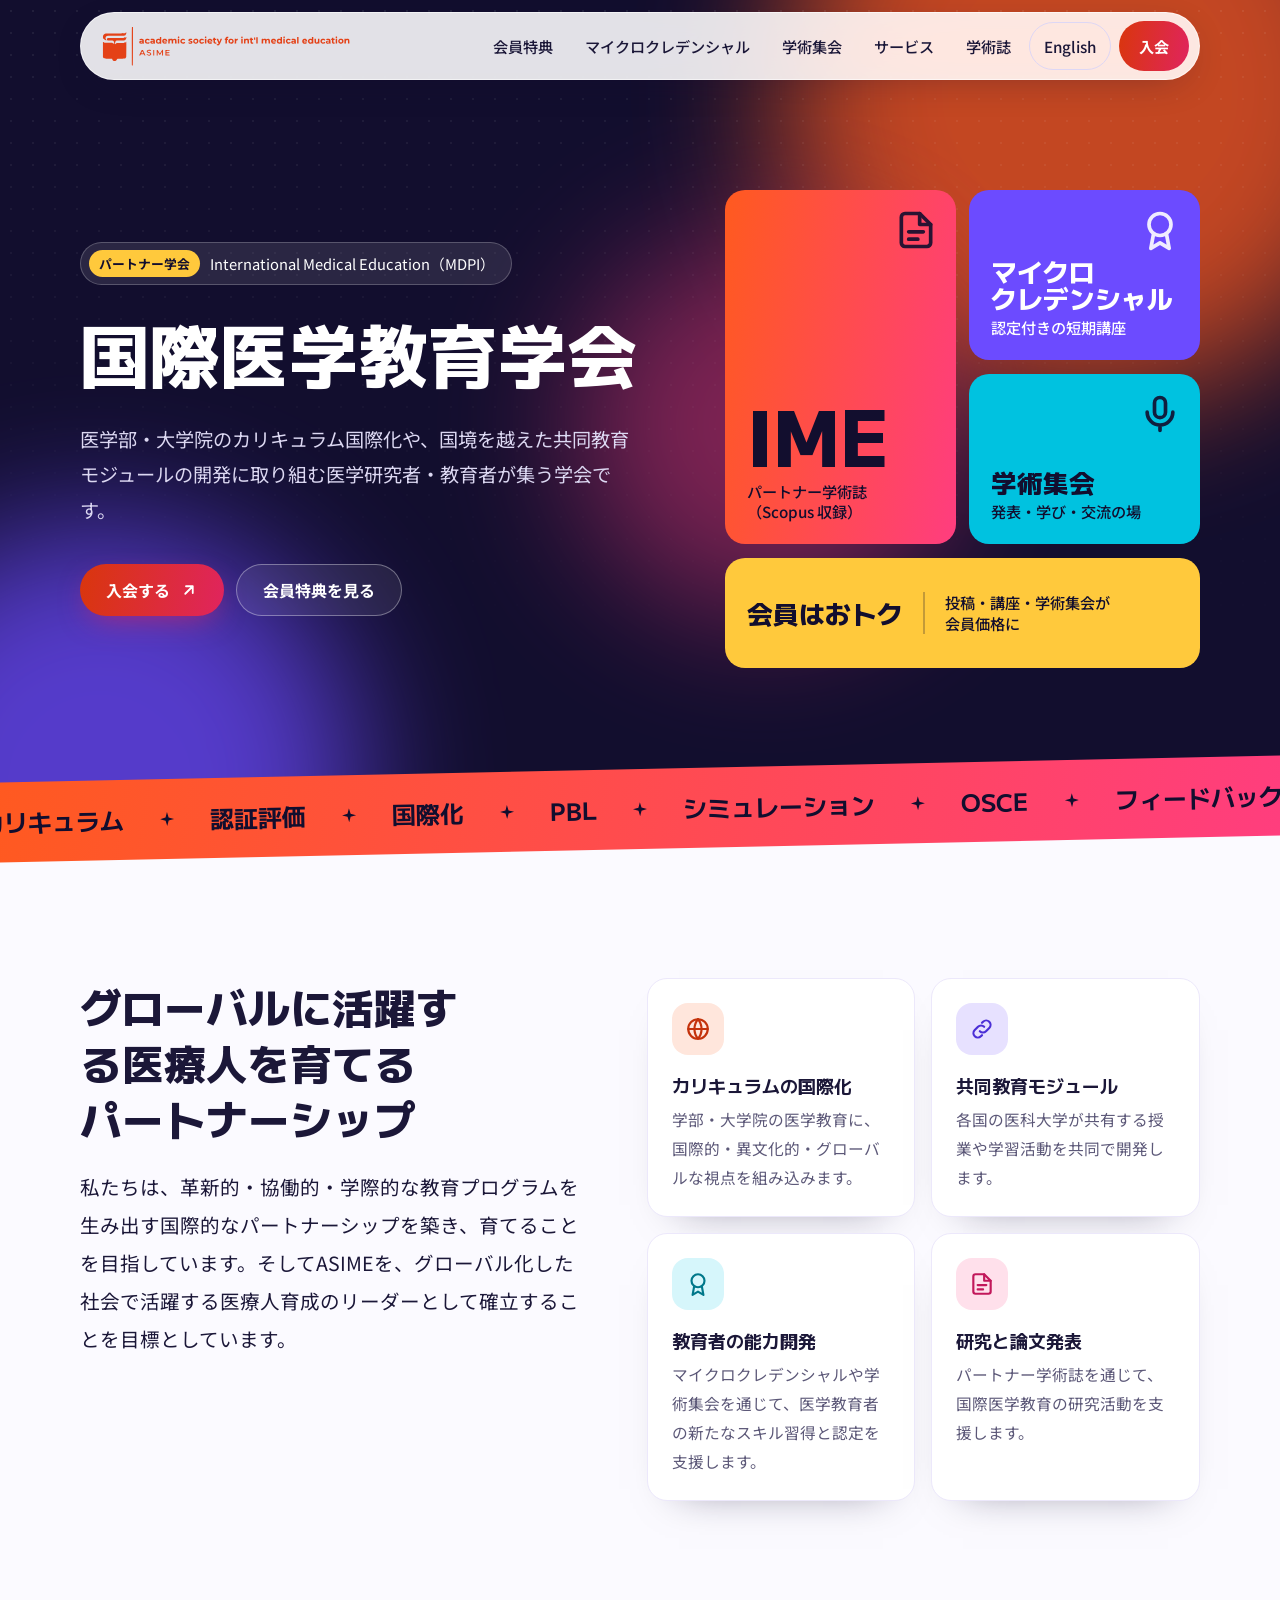
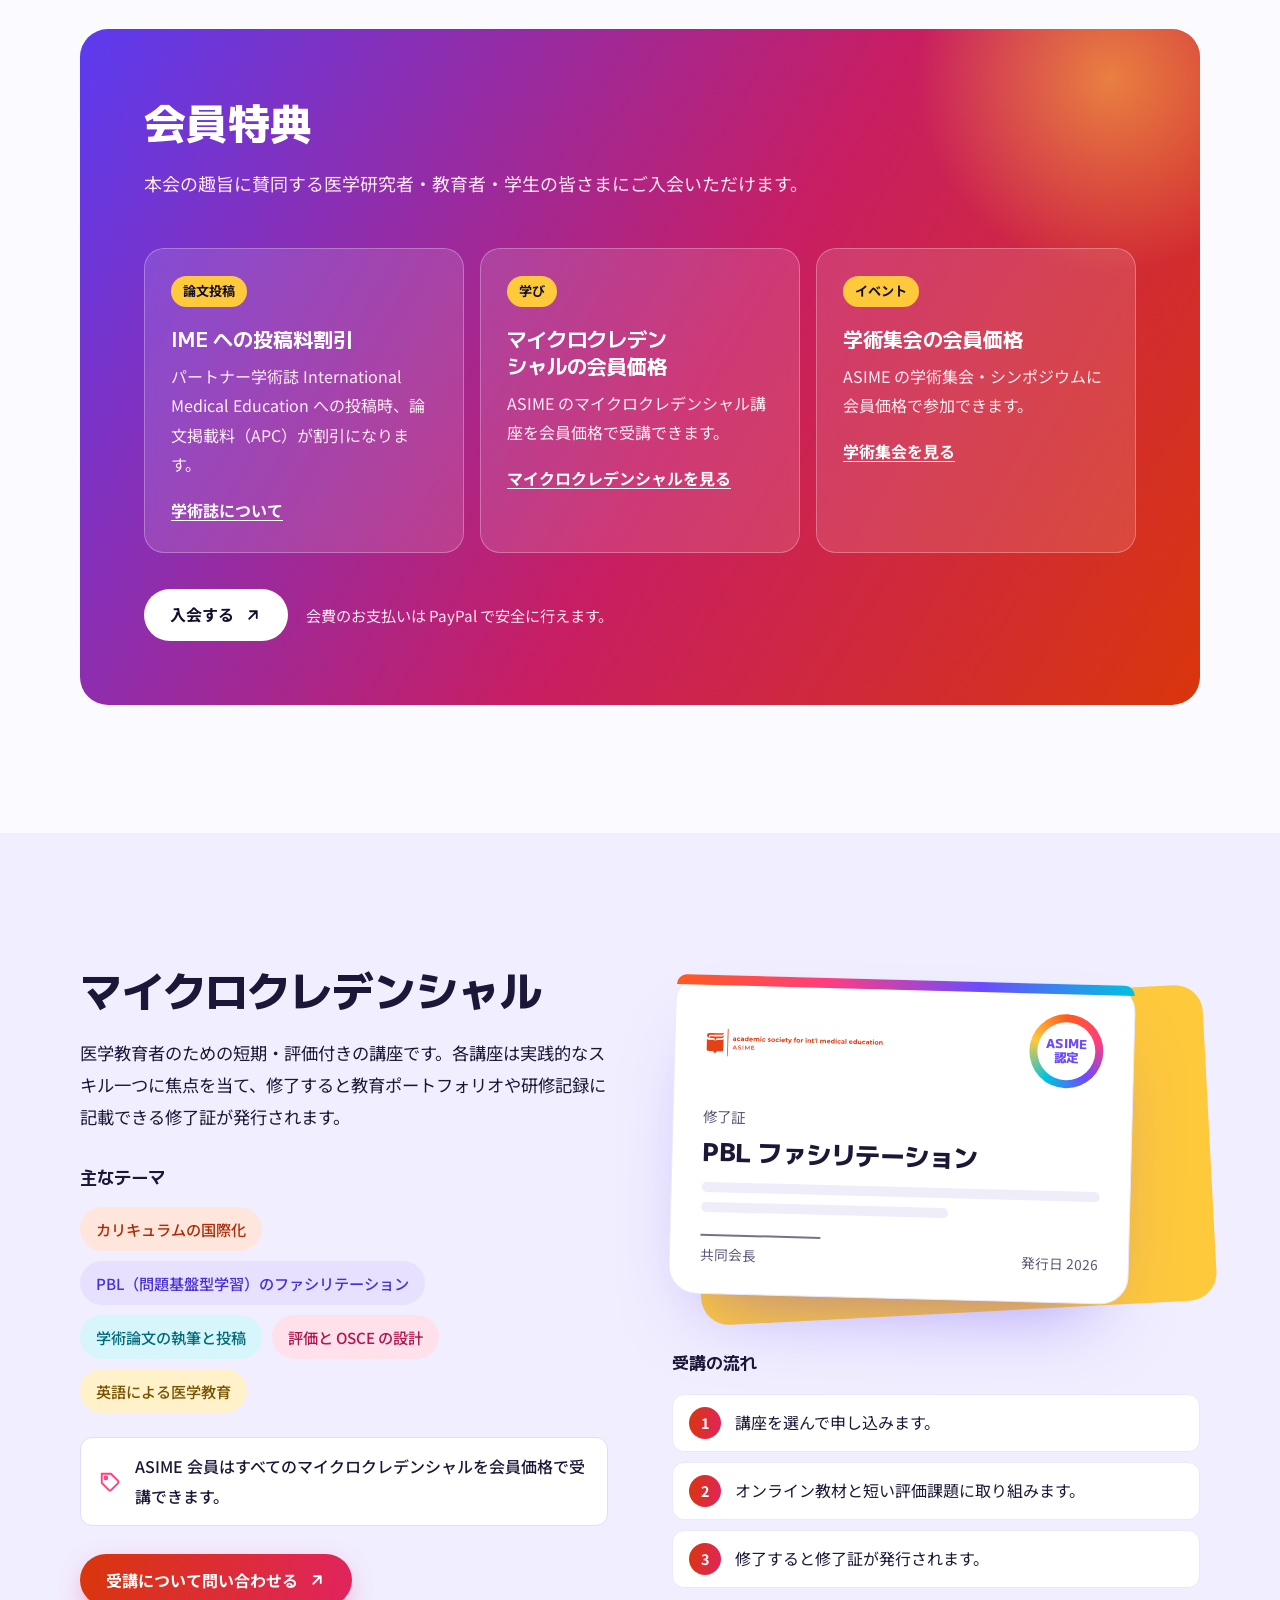
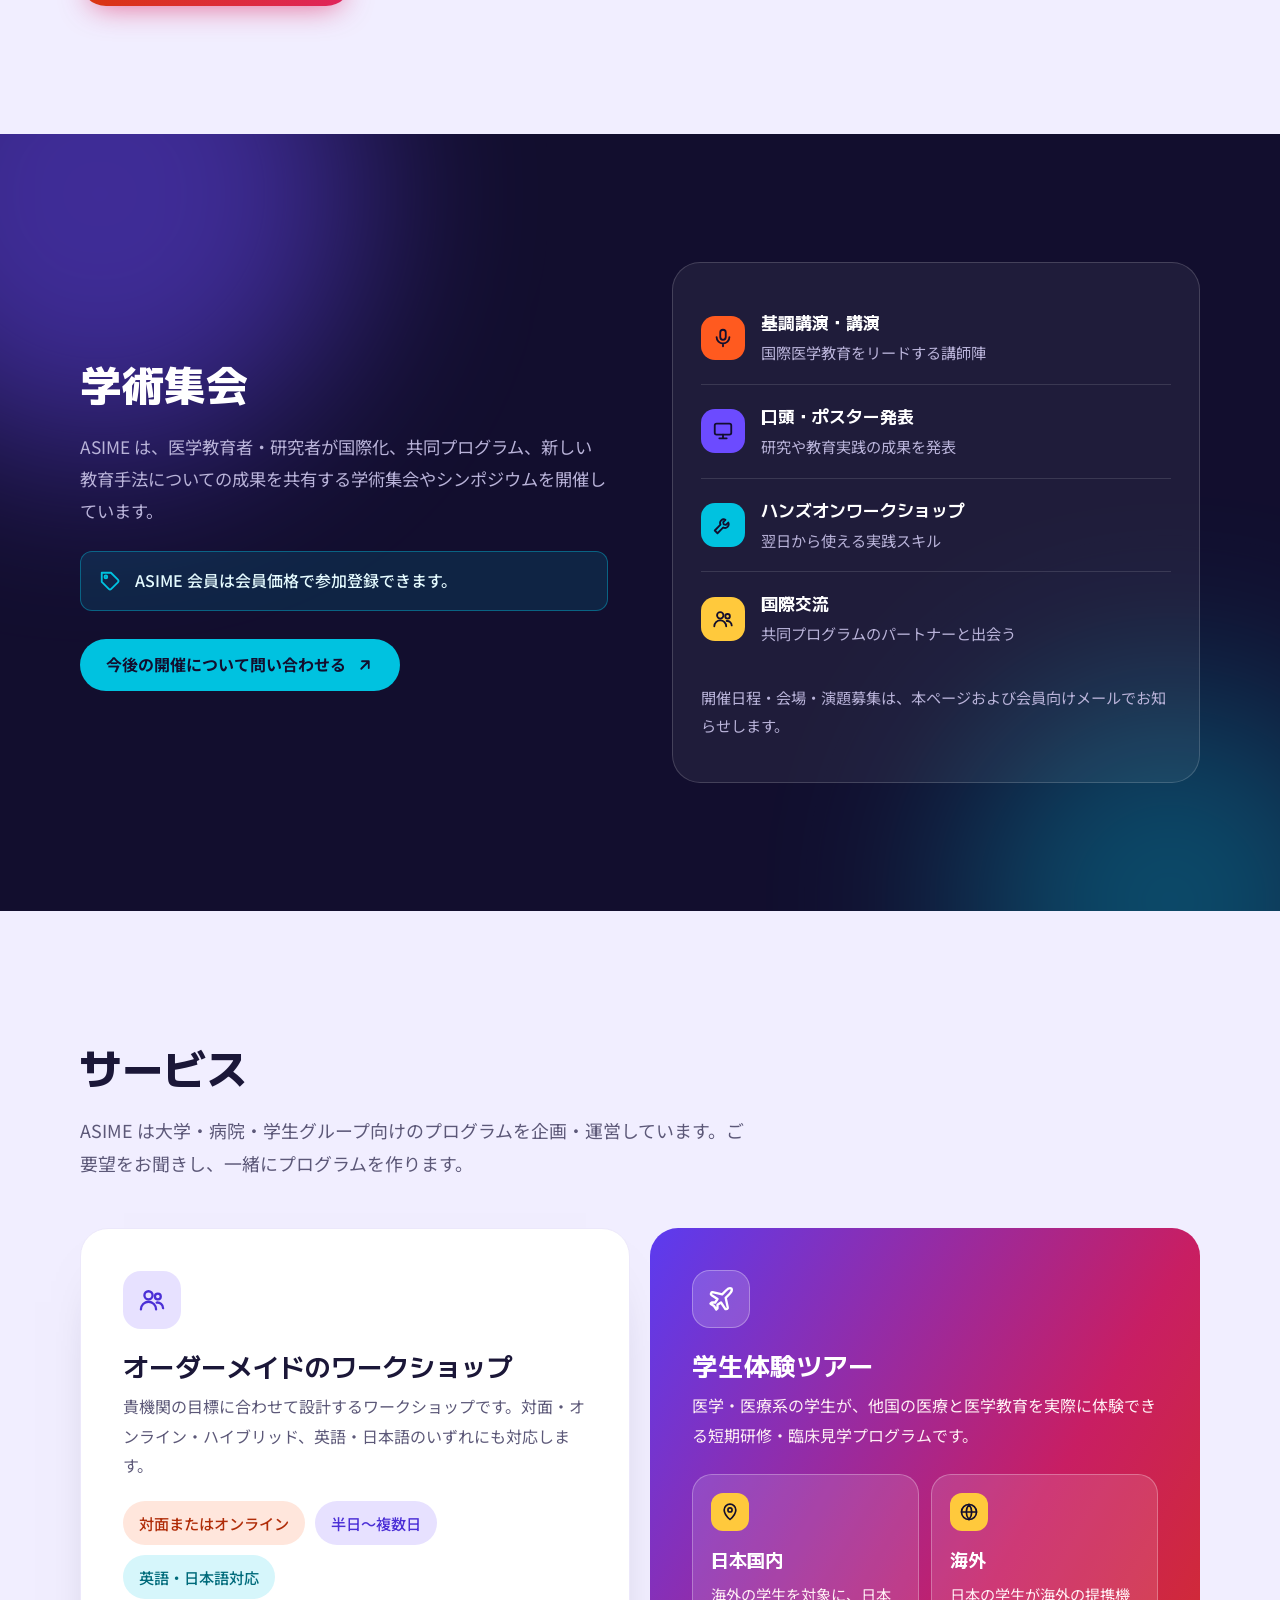
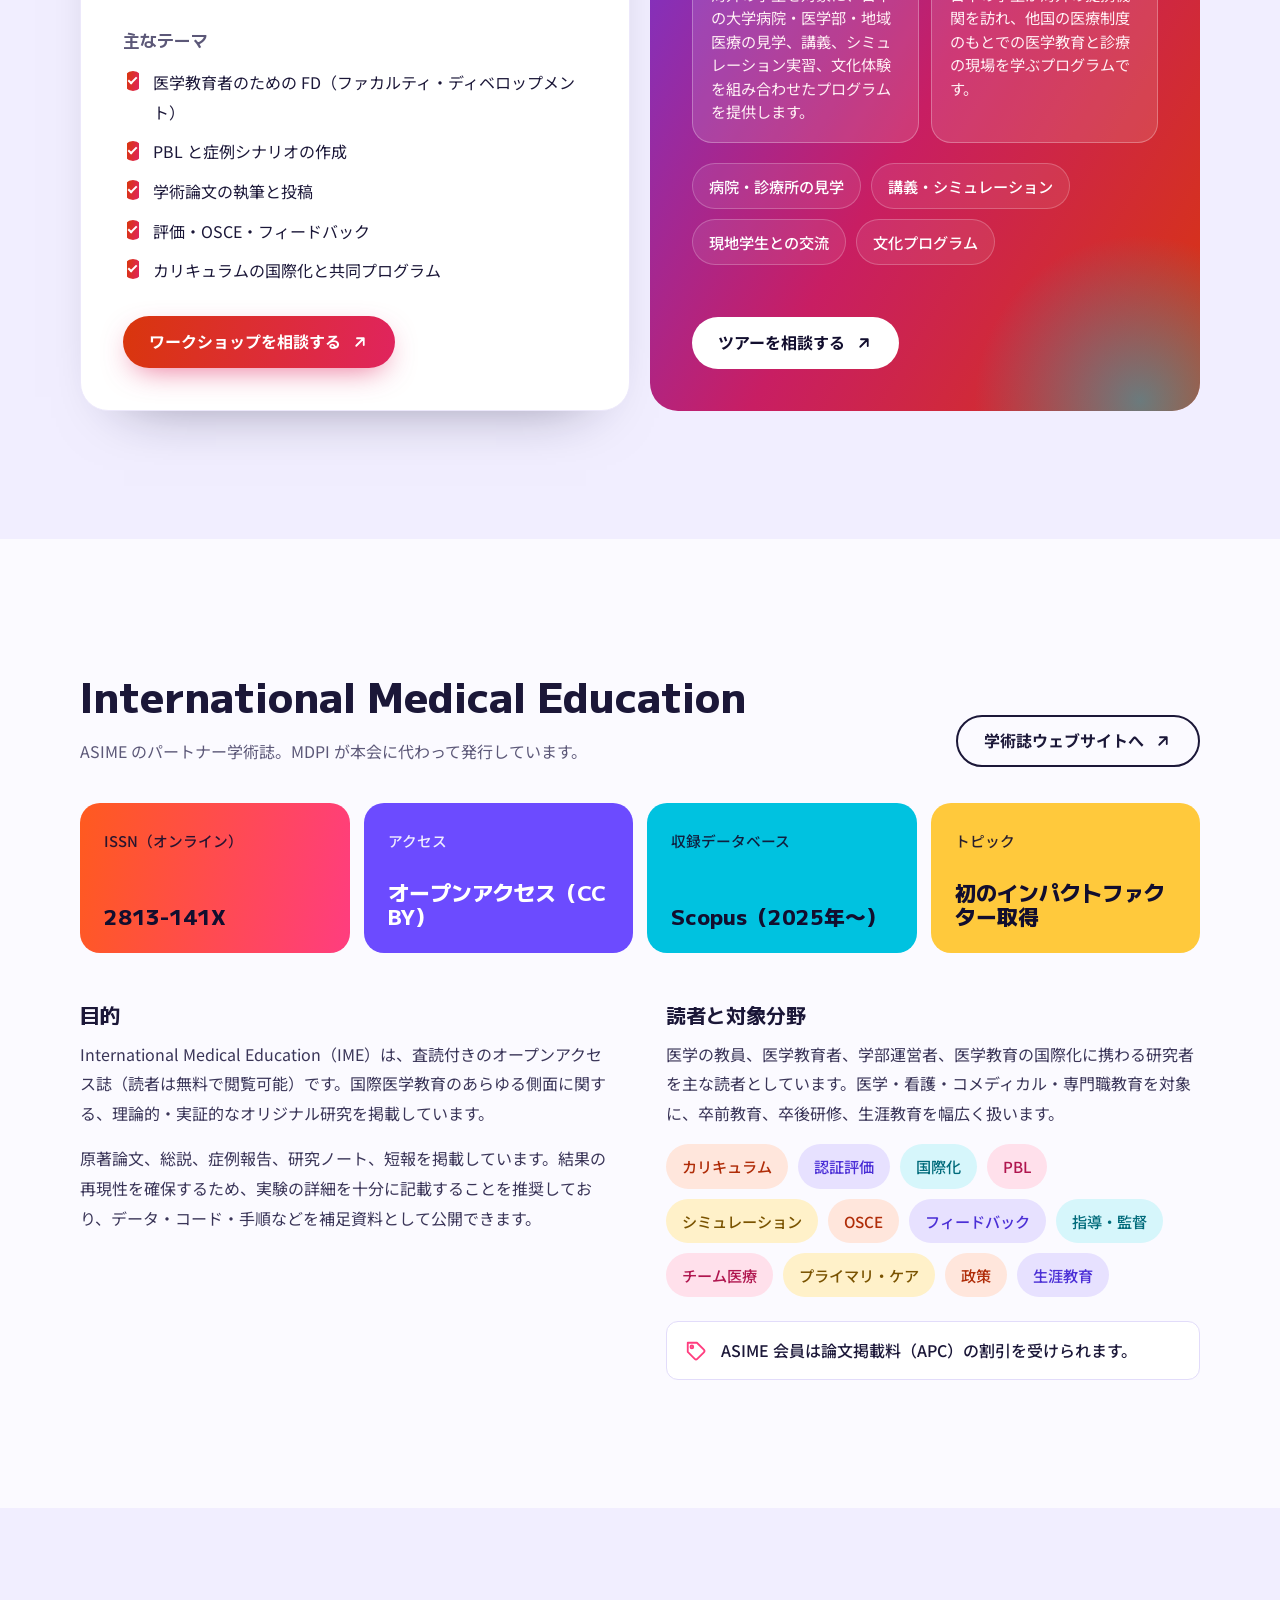
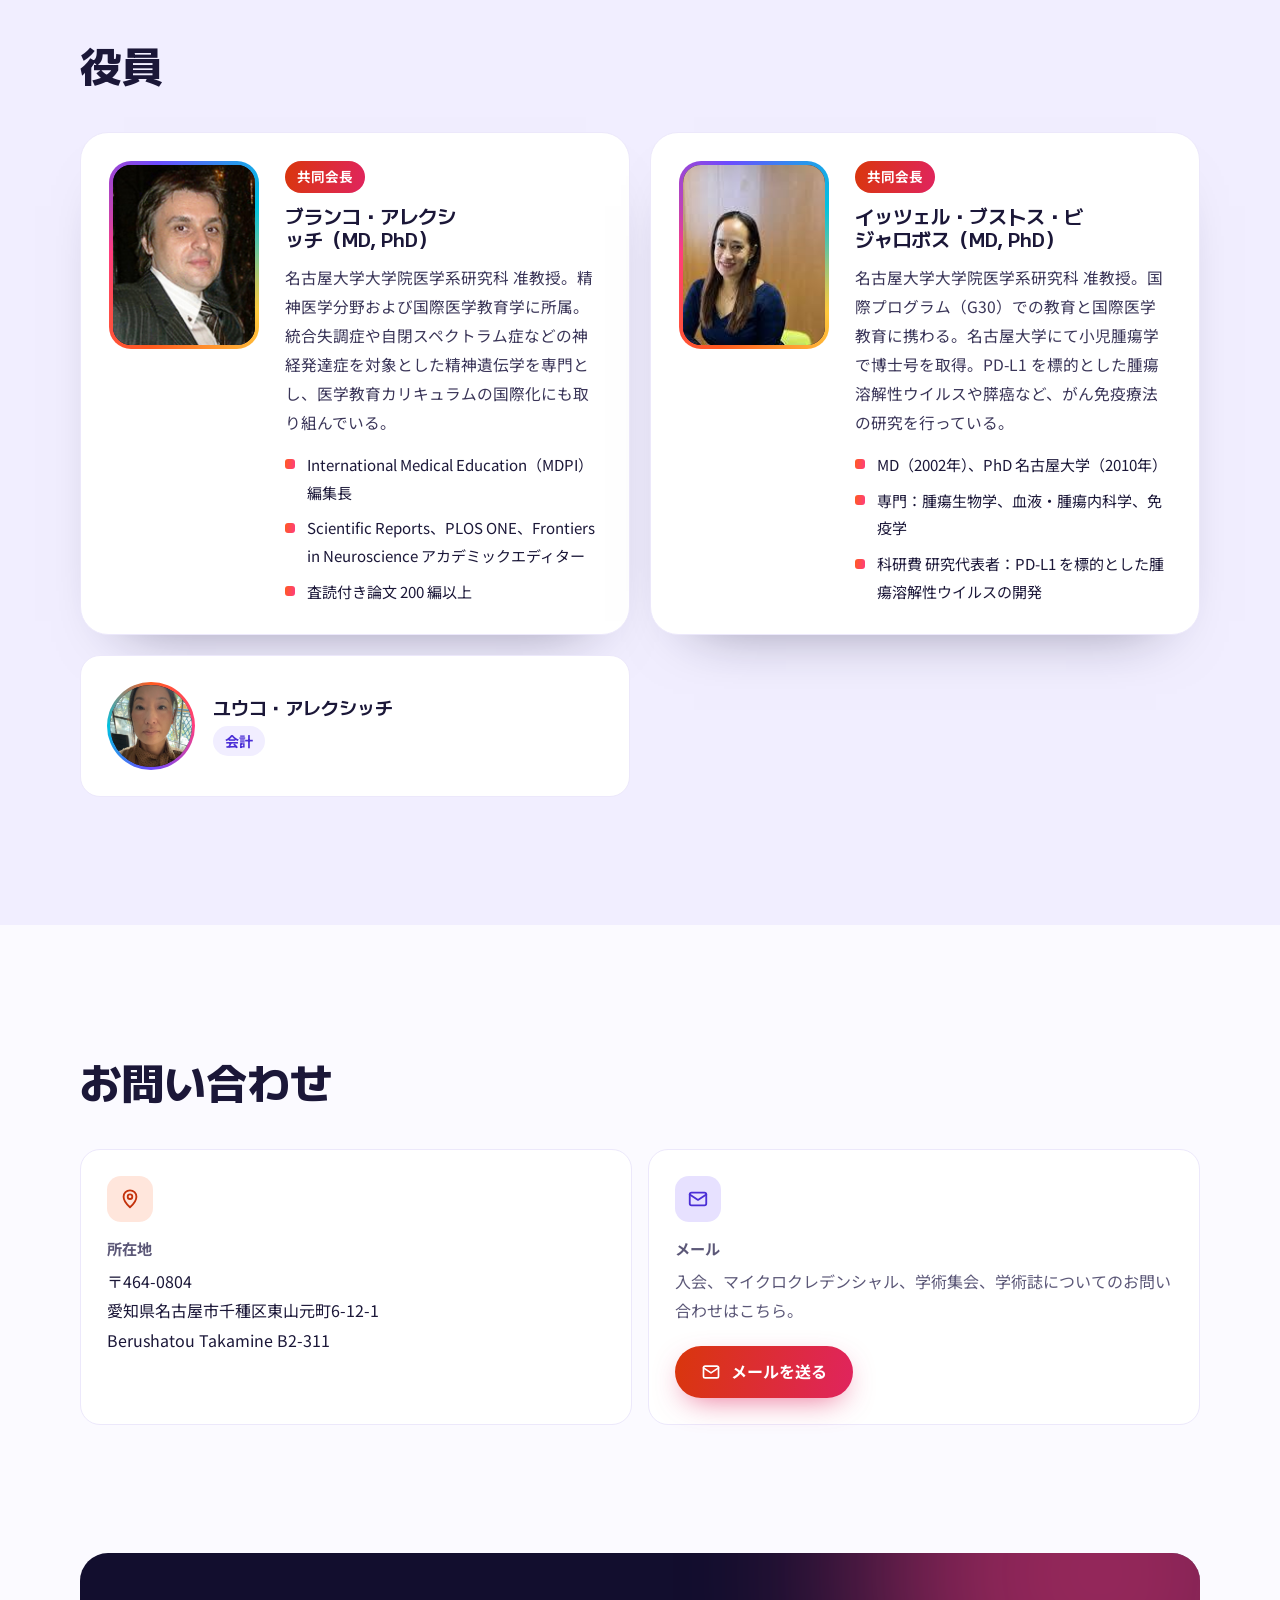
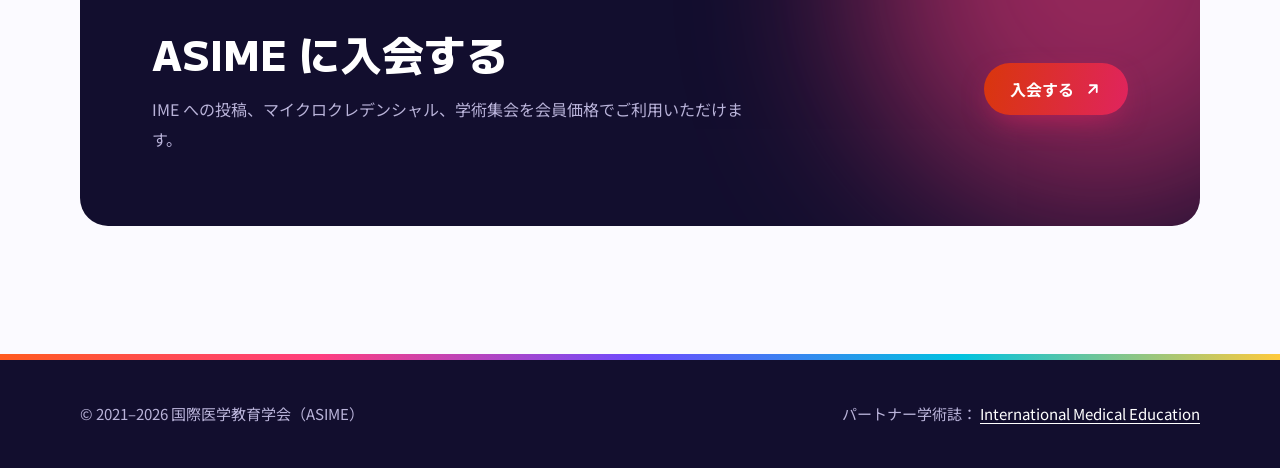
==== ja/index.html @ 6a9b6dcc "Services added" ====
<!doctype html>
<html lang="ja">
<head>
<meta charset="utf-8">
<meta name="viewport" content="width=device-width, initial-scale=1">
<title>ASIME 国際医学教育学会 — Academic Society for International Medical Education</title>
<meta name="description" content="国際医学教育学会（ASIME）は、医学部・大学院カリキュラムの国際化に取り組む医学研究者・教育者が集う学会です（名古屋）。学術誌 International Medical Education（MDPI）のパートナー学会です。">
<meta property="og:type" content="website">
<meta property="og:title" content="ASIME 国際医学教育学会 — Academic Society for International Medical Education">
<meta property="og:description" content="国際医学教育学会（ASIME）は、医学部・大学院カリキュラムの国際化に取り組む医学研究者・教育者が集う学会です（名古屋）。学術誌 International Medical Education（MDPI）のパートナー学会です。">
<meta name="twitter:card" content="summary">
<meta name="theme-color" content="#120E2E">
<link rel="alternate" hreflang="en" href="../">
<link rel="alternate" hreflang="ja" href="./">
<link rel="icon" href="../favicon.svg" type="image/svg+xml">
<link rel="preconnect" href="https://fonts.googleapis.com">
<link rel="preconnect" href="https://fonts.gstatic.com" crossorigin>
<link href="https://fonts.googleapis.com/css2?family=M+PLUS+1:wght@600;700;800&family=Noto+Sans+JP:wght@400;500;700&display=swap" rel="stylesheet">
<link rel="stylesheet" href="../styles.css">
</head>
<body>
<a class="skip" href="#main">本文へスキップ</a>

<header class="site-head">
  <div class="wrap">
    <div class="bar">
      <a class="brand" href="#top"><img src="../logo.svg" alt="ASIME 国際医学教育学会" width="1160" height="194"></a>
      <nav class="nav" aria-label="Main">
        <a class="sec" href="#membership">会員特典</a>
        <a class="sec" href="#microcredentials">マイクロクレデンシャル</a>
        <a class="sec" href="#conferences">学術集会</a>
        <a class="sec" href="#services">サービス</a>
        <a class="sec" href="#journal">学術誌</a>
        <a class="lang" href="../" hreflang="en" lang="en">English</a>
        <a class="join" href="https://www.paypal.com/ncp/payment/5SDZDW5649PTL" target="_blank" rel="noopener">入会</a>
      </nav>
    </div>
  </div>
</header>

<main id="main">
  <div class="hero" id="top">
    <div class="glow"></div><div class="grain"></div>
    <div class="wrap">
      <div>
        <span class="pill"><b>パートナー学会</b>International Medical Education（MDPI）</span>
        <h1>国際医学教育学会</h1>
        <p class="lede">医学部・大学院のカリキュラム国際化や、国境を越えた共同教育モジュールの開発に取り組む医学研究者・教育者が集う学会です。</p>
        <div class="ctas">
          <a class="btn btn-hot" href="https://www.paypal.com/ncp/payment/5SDZDW5649PTL" target="_blank" rel="noopener">入会する <svg viewBox="0 0 24 24" fill="none" stroke="currentColor" stroke-width="2.4" stroke-linecap="round" stroke-linejoin="round"><path d="M7 17 17 7M8 7h9v9"/></svg></a>
          <a class="btn btn-glass" href="#membership">会員特典を見る</a>
        </div>
      </div>
      <div class="bento">
        <a class="tile t-orange" href="#journal"><svg class="ico" viewBox="0 0 24 24" fill="none" stroke="currentColor" stroke-width="2" stroke-linecap="round" stroke-linejoin="round"><path d="M14 3H6a2 2 0 0 0-2 2v14a2 2 0 0 0 2 2h12a2 2 0 0 0 2-2V9z"/><path d="M14 3v6h6M8 13h8M8 17h5"/></svg><span class="big">IME</span><span class="small">パートナー学術誌（Scopus 収録）</span></a>
        <a class="tile t-violet" href="#microcredentials"><svg class="ico" viewBox="0 0 24 24" fill="none" stroke="currentColor" stroke-width="2" stroke-linecap="round" stroke-linejoin="round"><circle cx="12" cy="9" r="6"/><path d="M8.5 14 7 22l5-3 5 3-1.5-8"/></svg><span class="big">マイクロ<br>クレデンシャル</span><span class="small">認定付きの短期講座</span></a>
        <a class="tile t-cyan" href="#conferences"><svg class="ico" viewBox="0 0 24 24" fill="none" stroke="currentColor" stroke-width="2" stroke-linecap="round" stroke-linejoin="round"><rect x="9" y="3" width="6" height="11" rx="3"/><path d="M5 11a7 7 0 0 0 14 0M12 18v3"/></svg><span class="big">学術集会</span><span class="small">発表・学び・交流の場</span></a>
        <a class="tile t-yellow" href="#membership"><span class="big">会員はおトク</span><span class="small">投稿・講座・学術集会が会員価格に</span></a>
      </div>
    </div>
  </div>

  <div class="marquee" aria-hidden="true"><div class="track"><span>カリキュラム</span><span>認証評価</span><span>国際化</span><span>PBL</span><span>シミュレーション</span><span>OSCE</span><span>フィードバック</span><span>指導・監督</span><span>チーム医療</span><span>プライマリ・ケア</span><span>政策</span><span>生涯教育</span><span>カリキュラム</span><span>認証評価</span><span>国際化</span><span>PBL</span><span>シミュレーション</span><span>OSCE</span><span>フィードバック</span><span>指導・監督</span><span>チーム医療</span><span>プライマリ・ケア</span><span>政策</span><span>生涯教育</span></div></div>

  <section id="about">
    <div class="wrap about-grid">
      <div>
        <h2>グローバルに活躍する医療人を育てるパートナーシップ</h2>
        <p class="statement">私たちは、革新的・協働的・学際的な教育プログラムを生み出す国際的なパートナーシップを築き、育てることを目指しています。そしてASIMEを、グローバル化した社会で活躍する医療人育成のリーダーとして確立することを目標としています。</p>
      </div>
      <div class="pillars">
          <div class="pillar"><div class="ic c-orange"><svg viewBox="0 0 24 24" fill="none" stroke="currentColor" stroke-width="2" stroke-linecap="round" stroke-linejoin="round"><circle cx="12" cy="12" r="9"/><path d="M3 12h18M12 3a14 14 0 0 1 0 18M12 3a14 14 0 0 0 0 18"/></svg></div><h3>カリキュラムの国際化</h3><p>学部・大学院の医学教育に、国際的・異文化的・グローバルな視点を組み込みます。</p></div>
          <div class="pillar"><div class="ic c-violet"><svg viewBox="0 0 24 24" fill="none" stroke="currentColor" stroke-width="2" stroke-linecap="round" stroke-linejoin="round"><path d="M10 14a4 4 0 0 0 5.7 0l3-3a4 4 0 0 0-5.7-5.7l-1 1"/><path d="M14 10a4 4 0 0 0-5.7 0l-3 3a4 4 0 0 0 5.7 5.7l1-1"/></svg></div><h3>共同教育モジュール</h3><p>各国の医科大学が共有する授業や学習活動を共同で開発します。</p></div>
          <div class="pillar"><div class="ic c-cyan"><svg viewBox="0 0 24 24" fill="none" stroke="currentColor" stroke-width="2" stroke-linecap="round" stroke-linejoin="round"><circle cx="12" cy="9" r="6"/><path d="M8.5 14 7 22l5-3 5 3-1.5-8"/></svg></div><h3>教育者の能力開発</h3><p>マイクロクレデンシャルや学術集会を通じて、医学教育者の新たなスキル習得と認定を支援します。</p></div>
          <div class="pillar"><div class="ic c-pink"><svg viewBox="0 0 24 24" fill="none" stroke="currentColor" stroke-width="2" stroke-linecap="round" stroke-linejoin="round"><path d="M14 3H6a2 2 0 0 0-2 2v14a2 2 0 0 0 2 2h12a2 2 0 0 0 2-2V9z"/><path d="M14 3v6h6M8 13h8M8 17h5"/></svg></div><h3>研究と論文発表</h3><p>パートナー学術誌を通じて、国際医学教育の研究活動を支援します。</p></div>
      </div>
    </div>
  </section>

  <section id="membership" style="padding-top:0">
    <div class="wrap">
      <div class="panel">
        <div class="sec-head"><h2>会員特典</h2><p>本会の趣旨に賛同する医学研究者・教育者・学生の皆さまにご入会いただけます。</p></div>
        <ul class="perks">
        <li class="perk"><span class="tag">論文投稿</span><h3>IME への投稿料割引</h3><p>パートナー学術誌 International Medical Education への投稿時、論文掲載料（APC）が割引になります。</p><a href="#journal">学術誌について</a></li>
        <li class="perk"><span class="tag">学び</span><h3>マイクロクレデンシャルの会員価格</h3><p>ASIME のマイクロクレデンシャル講座を会員価格で受講できます。</p><a href="#microcredentials">マイクロクレデンシャルを見る</a></li>
        <li class="perk"><span class="tag">イベント</span><h3>学術集会の会員価格</h3><p>ASIME の学術集会・シンポジウムに会員価格で参加できます。</p><a href="#conferences">学術集会を見る</a></li>
        </ul>
        <div class="foot">
          <a class="btn btn-white" href="https://www.paypal.com/ncp/payment/5SDZDW5649PTL" target="_blank" rel="noopener">入会する <svg viewBox="0 0 24 24" fill="none" stroke="currentColor" stroke-width="2.4" stroke-linecap="round" stroke-linejoin="round"><path d="M7 17 17 7M8 7h9v9"/></svg></a>
          <small>会費のお支払いは PayPal で安全に行えます。</small>
        </div>
      </div>
    </div>
  </section>

  <section id="microcredentials" class="lilac">
    <div class="wrap program">
      <div class="lead">
        <h2>マイクロクレデンシャル</h2>
        <p>医学教育者のための短期・評価付きの講座です。各講座は実践的なスキル一つに焦点を当て、修了すると教育ポートフォリオや研修記録に記載できる修了証が発行されます。</p>
        <p class="label" style="margin-top:28px">主なテーマ</p>
        <ul class="chips color"><li>カリキュラムの国際化</li><li>PBL（問題基盤型学習）のファシリテーション</li><li>学術論文の執筆と投稿</li><li>評価と OSCE の設計</li><li>英語による医学教育</li></ul>
        <div class="note light"><svg viewBox="0 0 24 24" fill="none" stroke="currentColor" stroke-width="2" stroke-linecap="round" stroke-linejoin="round"><path d="M20.6 13.4 13.4 20.6a2 2 0 0 1-2.8 0L3 13V3h10l7.6 7.6a2 2 0 0 1 0 2.8z"/><circle cx="7.5" cy="7.5" r="1.5"/></svg><span>ASIME 会員はすべてのマイクロクレデンシャルを会員価格で受講できます。</span></div>
        <div class="actions"><a class="btn btn-hot" href="mailto:branko@med.nagoya-u.ac.jp?subject=%5BASIME%5D%20%E3%83%9E%E3%82%A4%E3%82%AF%E3%83%AD%E3%82%AF%E3%83%AC%E3%83%87%E3%83%B3%E3%82%B7%E3%83%A3%E3%83%AB%E3%81%AB%E3%81%A4%E3%81%84%E3%81%A6">受講について問い合わせる <svg viewBox="0 0 24 24" fill="none" stroke="currentColor" stroke-width="2.4" stroke-linecap="round" stroke-linejoin="round"><path d="M7 17 17 7M8 7h9v9"/></svg></a></div>
      </div>
      <div>
        <div class="stack">
          <div class="cert" aria-hidden="true">
            <div class="top"><img src="../logo.svg" alt=""><div class="seal"><span>ASIME<br>認定</span></div></div>
            <p class="kind">修了証</p>
            <p class="title">PBL ファシリテーション</p>
            <div class="line"></div><div class="line s"></div>
            <div class="sig"><div><i></i>共同会長</div><div>発行日 2026</div></div>
          </div>
        </div>
        <p class="label" style="margin-top:48px">受講の流れ</p>
        <ol class="steps"><li>講座を選んで申し込みます。</li><li>オンライン教材と短い評価課題に取り組みます。</li><li>修了すると修了証が発行されます。</li></ol>
      </div>
    </div>
  </section>

  <section id="conferences" class="dark">
    <div class="wrap program">
      <div class="lead">
        <h2>学術集会</h2>
        <p>ASIME は、医学教育者・研究者が国際化、共同プログラム、新しい教育手法についての成果を共有する学術集会やシンポジウムを開催しています。</p>
        <div class="note on-dark"><svg viewBox="0 0 24 24" fill="none" stroke="currentColor" stroke-width="2" stroke-linecap="round" stroke-linejoin="round"><path d="M20.6 13.4 13.4 20.6a2 2 0 0 1-2.8 0L3 13V3h10l7.6 7.6a2 2 0 0 1 0 2.8z"/><circle cx="7.5" cy="7.5" r="1.5"/></svg><span>ASIME 会員は会員価格で参加登録できます。</span></div>
        <div class="actions"><a class="btn btn-cyan" href="mailto:branko@med.nagoya-u.ac.jp?subject=%5BASIME%5D%20%E5%AD%A6%E8%A1%93%E9%9B%86%E4%BC%9A%E3%81%AB%E3%81%A4%E3%81%84%E3%81%A6">今後の開催について問い合わせる <svg viewBox="0 0 24 24" fill="none" stroke="currentColor" stroke-width="2.4" stroke-linecap="round" stroke-linejoin="round"><path d="M7 17 17 7M8 7h9v9"/></svg></a></div>
      </div>
      <div class="event">
          <div class="row"><div class="dot" style="background:#FF5A1F"><span style="color:#120E2E;display:grid"><svg viewBox="0 0 24 24" fill="none" stroke="currentColor" stroke-width="2" stroke-linecap="round" stroke-linejoin="round"><rect x="9" y="3" width="6" height="11" rx="3"/><path d="M5 11a7 7 0 0 0 14 0M12 18v3"/></svg></span></div><div><b>基調講演・講演</b><span>国際医学教育をリードする講師陣</span></div></div>
          <div class="row"><div class="dot" style="background:#6C4BFF"><span style="color:#120E2E;display:grid"><svg viewBox="0 0 24 24" fill="none" stroke="currentColor" stroke-width="2" stroke-linecap="round" stroke-linejoin="round"><rect x="3" y="4" width="18" height="12" rx="2"/><path d="M8 20h8M12 16v4"/></svg></span></div><div><b>口頭・ポスター発表</b><span>研究や教育実践の成果を発表</span></div></div>
          <div class="row"><div class="dot" style="background:#00C2E0"><span style="color:#120E2E;display:grid"><svg viewBox="0 0 24 24" fill="none" stroke="currentColor" stroke-width="2" stroke-linecap="round" stroke-linejoin="round"><path d="M14.7 6.3a4 4 0 0 0-5.4 5.4L3 18l3 3 6.3-6.3a4 4 0 0 0 5.4-5.4l-2.5 2.5-2.5-.5-.5-2.5z"/></svg></span></div><div><b>ハンズオンワークショップ</b><span>翌日から使える実践スキル</span></div></div>
          <div class="row"><div class="dot" style="background:#FFC93C"><span style="color:#120E2E;display:grid"><svg viewBox="0 0 24 24" fill="none" stroke="currentColor" stroke-width="2" stroke-linecap="round" stroke-linejoin="round"><circle cx="9" cy="8" r="3.5"/><path d="M2.5 20a6.5 6.5 0 0 1 13 0"/><circle cx="17" cy="9" r="2.5"/><path d="M16 14.2A5 5 0 0 1 21.5 19"/></svg></span></div><div><b>国際交流</b><span>共同プログラムのパートナーと出会う</span></div></div>
        <p class="soon">開催日程・会場・演題募集は、本ページおよび会員向けメールでお知らせします。</p>
      </div>
    </div>
  </section>

  <section id="services" class="lilac">
    <div class="wrap">
      <div class="sec-head"><h2>サービス</h2><p>ASIME は大学・病院・学生グループ向けのプログラムを企画・運営しています。ご要望をお聞きし、一緒にプログラムを作ります。</p></div>
      <div class="services">
        <article class="svc light">
          <div class="ic c-violet"><svg viewBox="0 0 24 24" fill="none" stroke="currentColor" stroke-width="2" stroke-linecap="round" stroke-linejoin="round"><circle cx="9" cy="8" r="3.5"/><path d="M2.5 20a6.5 6.5 0 0 1 13 0"/><circle cx="17" cy="9" r="2.5"/><path d="M16 14.2A5 5 0 0 1 21.5 19"/></svg></div>
          <h3>オーダーメイドのワークショップ</h3>
          <p>貴機関の目標に合わせて設計するワークショップです。対面・オンライン・ハイブリッド、英語・日本語のいずれにも対応します。</p>
          <ul class="chips color"><li>対面またはオンライン</li><li>半日〜複数日</li><li>英語・日本語対応</li></ul>
          <p class="label" style="margin-top:26px">主なテーマ</p>
          <ul class="ticks"><li>医学教育者のための FD（ファカルティ・ディベロップメント）</li><li>PBL と症例シナリオの作成</li><li>学術論文の執筆と投稿</li><li>評価・OSCE・フィードバック</li><li>カリキュラムの国際化と共同プログラム</li></ul>
          <div class="svc-cta"><a class="btn btn-hot" href="mailto:branko@med.nagoya-u.ac.jp?subject=%5BASIME%5D%20%E3%83%AF%E3%83%BC%E3%82%AF%E3%82%B7%E3%83%A7%E3%83%83%E3%83%97%E3%81%AE%E3%81%94%E7%9B%B8%E8%AB%87">ワークショップを相談する <svg viewBox="0 0 24 24" fill="none" stroke="currentColor" stroke-width="2.4" stroke-linecap="round" stroke-linejoin="round"><path d="M7 17 17 7M8 7h9v9"/></svg></a></div>
        </article>
        <article class="svc vivid">
          <div class="ic"><svg viewBox="0 0 24 24" fill="none" stroke="currentColor" stroke-width="2" stroke-linecap="round" stroke-linejoin="round"><path d="M17.8 19.2 16 11l3.5-3.5C21 6 21.5 4 21 3c-1-.5-3 0-4.5 1.5L13 8 4.8 6.2c-.5-.1-.9.1-1.1.5l-.3.5c-.2.5-.1 1 .3 1.3L9 12l-2 3H4l-1 1 3 2 2 3 1-1v-3l3-2 3.5 5.3c.3.4.8.5 1.3.3l.5-.2c.4-.3.6-.7.5-1.2z"/></svg></div>
          <h3>学生体験ツアー</h3>
          <p>医学・医療系の学生が、他国の医療と医学教育を実際に体験できる短期研修・臨床見学プログラムです。</p>
          <div class="where"><div class="w"><span class="wi"><svg viewBox="0 0 24 24" fill="none" stroke="currentColor" stroke-width="2" stroke-linecap="round" stroke-linejoin="round"><path d="M12 21s-7-6.2-7-11.5a7 7 0 0 1 14 0C19 14.8 12 21 12 21z"/><circle cx="12" cy="9.5" r="2.5"/></svg></span><b>日本国内</b><span>海外の学生を対象に、日本の大学病院・医学部・地域医療の見学、講義、シミュレーション実習、文化体験を組み合わせたプログラムを提供します。</span></div><div class="w"><span class="wi"><svg viewBox="0 0 24 24" fill="none" stroke="currentColor" stroke-width="2" stroke-linecap="round" stroke-linejoin="round"><circle cx="12" cy="12" r="9"/><path d="M3 12h18M12 3a14 14 0 0 1 0 18M12 3a14 14 0 0 0 0 18"/></svg></span><b>海外</b><span>日本の学生が海外の提携機関を訪れ、他国の医療制度のもとでの医学教育と診療の現場を学ぶプログラムです。</span></div></div>
          <ul class="chips glass"><li>病院・診療所の見学</li><li>講義・シミュレーション</li><li>現地学生との交流</li><li>文化プログラム</li></ul>
          <div class="svc-cta"><a class="btn btn-white" href="mailto:branko@med.nagoya-u.ac.jp?subject=%5BASIME%5D%20%E5%AD%A6%E7%94%9F%E4%BD%93%E9%A8%93%E3%83%84%E3%82%A2%E3%83%BC%E3%81%AE%E3%81%94%E7%9B%B8%E8%AB%87">ツアーを相談する <svg viewBox="0 0 24 24" fill="none" stroke="currentColor" stroke-width="2.4" stroke-linecap="round" stroke-linejoin="round"><path d="M7 17 17 7M8 7h9v9"/></svg></a></div>
        </article>
      </div>
    </div>
  </section>

  <section id="journal">
    <div class="wrap">
      <div class="jhead">
        <div><h2>International Medical Education</h2><p>ASIME のパートナー学術誌。MDPI が本会に代わって発行しています。</p></div>
        <a class="btn btn-outline" href="https://www.mdpi.com/journal/ime" target="_blank" rel="noopener">学術誌ウェブサイトへ <svg viewBox="0 0 24 24" fill="none" stroke="currentColor" stroke-width="2.4" stroke-linecap="round" stroke-linejoin="round"><path d="M7 17 17 7M8 7h9v9"/></svg></a>
      </div>
      <dl class="facts"><div><dt>ISSN（オンライン）</dt><dd>2813-141X</dd></div><div><dt>アクセス</dt><dd>オープンアクセス（CC BY）</dd></div><div><dt>収録データベース</dt><dd>Scopus（2025年〜）</dd></div><div><dt>トピック</dt><dd>初のインパクトファクター取得</dd></div></dl>
      <div class="cols">
        <div><h3>目的</h3><p>International Medical Education（IME）は、査読付きのオープンアクセス誌（読者は無料で閲覧可能）です。国際医学教育のあらゆる側面に関する、理論的・実証的なオリジナル研究を掲載しています。</p><p>原著論文、総説、症例報告、研究ノート、短報を掲載しています。結果の再現性を確保するため、実験の詳細を十分に記載することを推奨しており、データ・コード・手順などを補足資料として公開できます。</p></div>
        <div>
          <h3>読者と対象分野</h3><p>医学の教員、医学教育者、学部運営者、医学教育の国際化に携わる研究者を主な読者としています。医学・看護・コメディカル・専門職教育を対象に、卒前教育、卒後研修、生涯教育を幅広く扱います。</p>
          <ul class="chips color" aria-label="読者と対象分野"><li>カリキュラム</li><li>認証評価</li><li>国際化</li><li>PBL</li><li>シミュレーション</li><li>OSCE</li><li>フィードバック</li><li>指導・監督</li><li>チーム医療</li><li>プライマリ・ケア</li><li>政策</li><li>生涯教育</li></ul>
          <div class="note light"><svg viewBox="0 0 24 24" fill="none" stroke="currentColor" stroke-width="2" stroke-linecap="round" stroke-linejoin="round"><path d="M20.6 13.4 13.4 20.6a2 2 0 0 1-2.8 0L3 13V3h10l7.6 7.6a2 2 0 0 1 0 2.8z"/><circle cx="7.5" cy="7.5" r="1.5"/></svg><span>ASIME 会員は論文掲載料（APC）の割引を受けられます。</span></div>
        </div>
      </div>
    </div>
  </section>

  <section id="board" class="lilac">
    <div class="wrap">
      <h2 style="margin-bottom:40px">役員</h2>
      <div class="leaders">
        <article class="leader">
          <div class="photo"><span>BA</span><img src="../img/branko.jpg" alt="ブランコ・アレクシッチ（MD, PhD）" loading="lazy" onerror="this.remove()"></div>
          <div class="bio">
            <span class="role">共同会長</span>
            <h3>ブランコ・アレクシッチ（MD, PhD）</h3>
            <p>名古屋大学大学院医学系研究科 准教授。精神医学分野および国際医学教育学に所属。統合失調症や自閉スペクトラム症などの神経発達症を対象とした精神遺伝学を専門とし、医学教育カリキュラムの国際化にも取り組んでいる。</p>
            <ul><li>International Medical Education（MDPI）編集長</li><li>Scientific Reports、PLOS ONE、Frontiers in Neuroscience アカデミックエディター</li><li>査読付き論文 200 編以上</li></ul>
          </div>
        </article>
        <article class="leader">
          <div class="photo"><span>IB</span><img src="../img/itzel.jpg" alt="イッツェル・ブストス・ビジャロボス（MD, PhD）" loading="lazy" onerror="this.remove()"></div>
          <div class="bio">
            <span class="role">共同会長</span>
            <h3>イッツェル・ブストス・ビジャロボス（MD, PhD）</h3>
            <p>名古屋大学大学院医学系研究科 准教授。国際プログラム（G30）での教育と国際医学教育に携わる。名古屋大学にて小児腫瘍学で博士号を取得。PD-L1 を標的とした腫瘍溶解性ウイルスや膵癌など、がん免疫療法の研究を行っている。</p>
            <ul><li>MD（2002年）、PhD 名古屋大学（2010年）</li><li>専門：腫瘍生物学、血液・腫瘍内科学、免疫学</li><li>科研費 研究代表者：PD-L1 を標的とした腫瘍溶解性ウイルスの開発</li></ul>
          </div>
        </article>
      </div>
      <ul class="board">
        <li><div class="avatar"><span>YA</span><img src="../img/yuko.jpg" alt="ユウコ・アレクシッチ" loading="lazy" onerror="this.remove()"></div><div><span class="name">ユウコ・アレクシッチ</span><span class="role">会計</span></div></li>
      </ul>
    </div>
  </section>

  <section id="contact">
    <div class="wrap">
      <h2>お問い合わせ</h2>
      <div class="contact-grid">
        <div class="card"><div class="ic c-orange"><svg viewBox="0 0 24 24" fill="none" stroke="currentColor" stroke-width="2" stroke-linecap="round" stroke-linejoin="round"><path d="M12 21s-7-6.2-7-11.5a7 7 0 0 1 14 0C19 14.8 12 21 12 21z"/><circle cx="12" cy="9.5" r="2.5"/></svg></div><h3>所在地</h3><address>〒464-0804<br>愛知県名古屋市千種区東山元町6-12-1<br>Berushatou Takamine B2-311</address></div>
        <div class="card"><div class="ic c-violet"><svg viewBox="0 0 24 24" fill="none" stroke="currentColor" stroke-width="2" stroke-linecap="round" stroke-linejoin="round"><rect x="3" y="5" width="18" height="14" rx="2"/><path d="m3 7 9 6 9-6"/></svg></div><h3>メール</h3><p class="card-p">入会、マイクロクレデンシャル、学術集会、学術誌についてのお問い合わせはこちら。</p><a class="btn btn-hot" href="mailto:branko@med.nagoya-u.ac.jp?subject=%5BASIME%5D%20"><svg viewBox="0 0 24 24" fill="none" stroke="currentColor" stroke-width="2" stroke-linecap="round" stroke-linejoin="round"><rect x="3" y="5" width="18" height="14" rx="2"/><path d="m3 7 9 6 9-6"/></svg> メールを送る</a></div>
      </div>
    </div>
  </section>

  <div class="join-band">
    <div class="wrap">
      <div class="inner">
        <div><h2>ASIME に入会する</h2><p>IME への投稿、マイクロクレデンシャル、学術集会を会員価格でご利用いただけます。</p></div>
        <a class="btn btn-hot" href="https://www.paypal.com/ncp/payment/5SDZDW5649PTL" target="_blank" rel="noopener">入会する <svg viewBox="0 0 24 24" fill="none" stroke="currentColor" stroke-width="2.4" stroke-linecap="round" stroke-linejoin="round"><path d="M7 17 17 7M8 7h9v9"/></svg></a>
      </div>
    </div>
  </div>
</main>

<footer>
  <div class="bar"></div>
  <div class="wrap">
    <span>© 2021–<span id="yr">2026</span> 国際医学教育学会（ASIME）</span>
    <span>パートナー学術誌： <a href="https://www.mdpi.com/journal/ime" target="_blank" rel="noopener">International Medical Education</a></span>
  </div>
</footer>
<script>document.getElementById('yr').textContent=new Date().getFullYear();</script>
</body>
</html>
---- styles.css ----
/* ASIME — vibrant palette built around the logo orange (#E44117) */
:root{
  --ink:#120E2E;          /* deep indigo-black for dark sections */
  --ink-2:#1E1850;
  --paper:#FBFAFF;
  --lilac:#F1EEFF;
  --text:#1B1738;
  --muted:#5C5878;
  --muted-dark:#B9B3D9;   /* secondary text on ink */
  --logo:#E44117;
  --orange:#FF5A1F;
  --pink:#FF3D7F;
  --violet:#6C4BFF;
  --cyan:#00C2E0;
  --yellow:#FFC93C;
  --btn-a:#D9360C;        /* button gradient — white text ≥4.5:1 */
  --btn-b:#E0245E;
  --grad-hot:linear-gradient(100deg,var(--orange),var(--pink));
  --grad-btn:linear-gradient(100deg,var(--btn-a),var(--btn-b));
  --grad-panel:linear-gradient(120deg,#5B3BF0 0%,#C81E63 55%,#D9360C 100%);
  --display:"Sora","Noto Sans JP",system-ui,sans-serif;
  --body:"DM Sans","Noto Sans JP",system-ui,sans-serif;
  --r-lg:28px; --r-md:20px; --r-sm:12px;
  --wrap:1200px;
  --gutter:clamp(16px,4vw,40px);
}
:lang(ja){
  --display:"M PLUS 1","Noto Sans JP",system-ui,sans-serif;
  --body:"Noto Sans JP",system-ui,sans-serif;
}
*,*::before,*::after{box-sizing:border-box}
html{scroll-behavior:smooth;scroll-padding-top:96px}
html,body{overflow-x:clip}
body{margin:0;background:var(--paper);color:var(--text);font-family:var(--body);font-size:1.0625rem;line-height:1.65;-webkit-font-smoothing:antialiased}
:lang(ja) body{line-height:1.85;font-size:1rem}
img,svg{display:block;max-width:100%}
a{color:var(--violet);text-underline-offset:3px}
:focus-visible{outline:3px solid var(--cyan);outline-offset:3px;border-radius:6px}
.wrap{max-width:var(--wrap);margin:0 auto;padding:0 var(--gutter)}
h1,h2,h3{font-family:var(--display);margin:0;line-height:1.08;letter-spacing:-.025em}
:lang(ja) h1,:lang(ja) h2,:lang(ja) h3{letter-spacing:0;line-height:1.35}
h2{font-size:clamp(2rem,4.2vw,3.4rem);font-weight:700}
:lang(ja) h2{font-size:clamp(1.7rem,3.3vw,2.6rem);font-weight:800}
h3{font-size:1.25rem;font-weight:700;letter-spacing:-.01em}
p{margin:0 0 1em;max-width:64ch}
:lang(ja) p{max-width:38em}
.skip{position:absolute;left:-999px;top:8px;background:var(--yellow);color:var(--ink);padding:8px 14px;z-index:99;border-radius:8px}
.skip:focus{left:8px}

/* Buttons */
.btn{display:inline-flex;align-items:center;justify-content:center;gap:10px;min-height:52px;padding:0 26px;border-radius:999px;font-weight:700;font-size:1rem;text-decoration:none;transition:transform .15s ease,box-shadow .15s ease,background-color .15s}
.btn:hover{transform:translateY(-2px)}
.btn-hot{background:var(--grad-btn);color:#fff;box-shadow:0 10px 30px -10px rgba(224,36,94,.7)}
.btn-hot:hover{color:#fff;box-shadow:0 14px 34px -10px rgba(224,36,94,.85)}
.btn-glass{background:rgba(255,255,255,.08);border:1.5px solid rgba(255,255,255,.35);color:#fff}
.btn-glass:hover{background:rgba(255,255,255,.16);color:#fff}
.btn-white{background:#fff;color:var(--ink)}
.btn-white:hover{color:var(--ink)}
.btn-cyan{background:var(--cyan);color:var(--ink)}
.btn-cyan:hover{color:var(--ink)}
.btn-outline{border:2px solid var(--text);color:var(--text)}
.btn-outline:hover{background:var(--text);color:#fff}
.btn svg{width:18px;height:18px}
@media (prefers-reduced-motion:reduce){.btn,.btn:hover{transition:none;transform:none}}

/* Header */
.site-head{position:fixed;inset:12px 0 auto;z-index:30;pointer-events:none}
.site-head .bar{pointer-events:auto;display:flex;align-items:center;justify-content:space-between;gap:16px;height:68px;padding:0 10px 0 20px;background:rgba(255,255,255,.88);backdrop-filter:blur(14px) saturate(1.5);-webkit-backdrop-filter:blur(14px) saturate(1.5);border:1px solid rgba(255,255,255,.6);border-radius:999px;box-shadow:0 10px 40px -18px rgba(18,14,46,.45)}
.brand{display:flex;align-items:center;min-width:0;flex:0 1 auto}
.brand img{height:42px;width:auto;max-width:100%}
.nav{flex:none;display:flex;align-items:center;gap:4px}
.nav a{color:var(--text);text-decoration:none;font-size:.95rem;font-weight:500;padding:9px 14px;border-radius:999px}
.nav a.sec:hover{background:var(--lilac)}
.nav .lang{border:1.5px solid #DDD7F5}
.nav .lang:hover{border-color:var(--violet)}
.nav .join{background:var(--grad-btn);color:#fff;font-weight:700;padding:11px 20px;margin-left:4px}
@media (max-width:1100px){.nav a.sec{display:none}}
@media (max-width:560px){.site-head{inset:8px 0 auto}.site-head .bar{height:60px;padding:0 6px 0 14px;gap:8px}.brand img{height:auto;width:100%;max-height:32px}.nav a{padding:8px 11px}.nav .join{padding:9px 14px}}

/* Hero */
.hero{position:relative;background:var(--ink);color:#fff;overflow:hidden;isolation:isolate}
.hero::before,.hero::after,.hero .glow{content:"";position:absolute;border-radius:50%;filter:blur(70px);z-index:-1;opacity:.75}
.hero::before{width:620px;height:620px;background:var(--orange);top:-220px;right:-120px}
.hero::after{width:520px;height:520px;background:var(--violet);bottom:-260px;left:-160px}
.hero .glow{width:380px;height:380px;background:var(--pink);top:30%;left:45%;opacity:.45}
.hero .grain{position:absolute;inset:0;z-index:-1;background-image:radial-gradient(rgba(255,255,255,.07) 1px,transparent 1px);background-size:22px 22px;mask-image:linear-gradient(180deg,#000,transparent 85%)}
.hero .wrap{display:grid;grid-template-columns:minmax(0,1.1fr) minmax(0,.9fr);gap:clamp(32px,5vw,64px);align-items:center;padding-top:clamp(140px,16vw,190px);padding-bottom:clamp(72px,9vw,120px)}
@media (max-width:900px){.hero .wrap{grid-template-columns:1fr}}
.pill{display:inline-flex;align-items:center;gap:10px;background:rgba(255,255,255,.1);border:1px solid rgba(255,255,255,.22);border-radius:999px;padding:7px 16px 7px 8px;font-size:.92rem;color:#fff;margin-bottom:26px}
.pill b{background:var(--yellow);color:var(--ink);border-radius:999px;padding:2px 10px;font-size:.8rem;white-space:nowrap;flex:none}
@media (max-width:560px){.pill{font-size:.82rem;border-radius:18px}}
.hero h1{font-size:clamp(2.6rem,6.4vw,5.4rem);font-weight:800;line-height:.98;letter-spacing:-.04em}
:lang(ja) .hero h1{font-size:clamp(2.3rem,5.4vw,4.3rem);letter-spacing:.01em;line-height:1.2}
.hero h1 .grad{background:linear-gradient(95deg,#FFB088 0%,var(--pink) 45%,#A995FF 100%);-webkit-background-clip:text;background-clip:text;color:transparent}
.hero .lede{font-size:clamp(1.08rem,1.5vw,1.24rem);color:#DCD8F2;margin:28px 0 0;max-width:50ch}
.ctas{display:flex;flex-wrap:wrap;gap:12px;margin-top:36px}

.bento{display:grid;grid-template-columns:1fr 1fr;grid-template-rows:auto auto;gap:14px}
.tile{position:relative;border-radius:var(--r-md);padding:22px;min-height:170px;display:flex;flex-direction:column;justify-content:flex-end;text-decoration:none;overflow:hidden;transition:transform .2s ease}
.tile:hover{transform:translateY(-4px) rotate(-.4deg)}
.tile .big{font-family:var(--display);font-weight:800;font-size:clamp(1.3rem,2.1vw,1.75rem);line-height:1.05;letter-spacing:-.03em;overflow-wrap:anywhere}
:lang(ja) .tile .big{letter-spacing:0;font-size:clamp(1.25rem,2.1vw,1.6rem)}
.tile .small{font-size:.95rem;font-weight:500;margin-top:6px;line-height:1.35}
.tile svg.ico{position:absolute;top:18px;right:18px;width:44px;height:44px;opacity:.9}
.t-orange{background:var(--grad-hot);color:var(--ink);grid-row:span 2;min-height:354px}
.t-orange .big,:lang(ja) .t-orange .big{font-size:clamp(3.2rem,6vw,5rem)}
.t-violet{background:var(--violet);color:#fff}
.t-cyan{background:var(--cyan);color:var(--ink)}
.t-yellow{background:var(--yellow);color:var(--ink);grid-column:1/-1;min-height:110px;flex-direction:row;align-items:center;justify-content:flex-start;gap:20px}
.t-yellow .small{margin:0;max-width:22ch;padding-left:20px;border-left:2px solid rgba(18,14,46,.25)}
.t-yellow .big{font-size:clamp(1.3rem,2.2vw,1.7rem)}
.bento .tile{animation:pop .7s cubic-bezier(.2,.9,.3,1.2) both}
.bento .tile:nth-child(2){animation-delay:.08s}
.bento .tile:nth-child(3){animation-delay:.16s}
.bento .tile:nth-child(4){animation-delay:.24s}
@keyframes pop{from{opacity:0;transform:translateY(24px) scale(.96)}to{opacity:1;transform:none}}
@media (prefers-reduced-motion:reduce){.bento .tile{animation:none}.tile:hover{transform:none}}
@media (max-width:560px){.bento{gap:10px}.tile{min-height:150px;padding:18px}.tile svg.ico{width:34px;height:34px;top:14px;right:14px}.t-orange{grid-column:1/-1;grid-row:auto;min-height:170px}.t-yellow{flex-direction:column;align-items:flex-start;gap:6px;min-height:0}:lang(ja) .t-violet .big,:lang(ja) .t-cyan .big{font-size:1.08rem;word-break:keep-all}.t-yellow .small{border:0;padding:0}}

/* Marquee */
.marquee{background:var(--grad-hot);color:var(--ink);overflow:hidden;padding:18px 0;transform:rotate(-1.2deg);margin:-14px -20px 0;position:relative;z-index:2}
.marquee .track{display:flex;width:max-content;gap:36px;animation:scroll 40s linear infinite}
.marquee span{font-family:var(--display);font-weight:700;font-size:clamp(1.15rem,2vw,1.5rem);white-space:nowrap;display:flex;align-items:center;gap:36px}
.marquee span::after{content:"";width:14px;height:14px;background:var(--ink);clip-path:polygon(50% 0,61% 39%,100% 50%,61% 61%,50% 100%,39% 61%,0 50%,39% 39%)}
@keyframes scroll{to{transform:translateX(-50%)}}
@media (prefers-reduced-motion:reduce){.marquee .track{animation:none}}

/* Sections */
section{padding:clamp(80px,10vw,128px) 0;position:relative}
.sec-head{max-width:48rem;margin-bottom:48px}
.sec-head p{color:var(--muted);font-size:1.12rem;margin:18px 0 0}
.dark{background:var(--ink);color:#fff;overflow:hidden;isolation:isolate}
.dark .sec-head p,.dark p{color:var(--muted-dark)}
.lilac{background:var(--lilac)}

/* About */
.about-grid{display:grid;grid-template-columns:minmax(0,1fr) minmax(0,1.1fr);gap:clamp(32px,5vw,72px);align-items:start}
@media (max-width:900px){.about-grid{grid-template-columns:1fr}}
.about-grid .statement{font-size:clamp(1.2rem,2vw,1.45rem);line-height:1.5;color:var(--text);margin-top:22px}
:lang(ja) .about-grid .statement{font-size:clamp(1.05rem,1.7vw,1.22rem);line-height:1.95}
.pillars{display:grid;grid-template-columns:1fr 1fr;gap:16px}
@media (max-width:560px){.pillars{grid-template-columns:1fr}}
.pillar{background:#fff;border-radius:var(--r-md);padding:24px;border:1px solid #ECE8FB;box-shadow:0 20px 40px -32px rgba(18,14,46,.5)}
.pillar .ic{width:52px;height:52px;border-radius:16px;display:grid;place-items:center;margin-bottom:18px}
.pillar .ic svg{width:26px;height:26px}
.pillar h3{margin-bottom:8px;font-size:1.12rem}
.pillar p{color:var(--muted);margin:0;font-size:.98rem}
.c-orange{background:#FFE6DC;color:#C4320B}
.c-violet{background:#E7E1FF;color:#4B2FD6}
.c-cyan{background:#D6F6FB;color:#00788A}
.c-pink{background:#FFE0EB;color:#C2185B}

/* Membership */
.panel{background:var(--grad-panel);color:#fff;border-radius:var(--r-lg);padding:clamp(32px,5vw,64px);position:relative;overflow:hidden;isolation:isolate}
.panel::after{content:"";position:absolute;width:420px;height:420px;border-radius:50%;background:radial-gradient(circle,rgba(255,201,60,.55),transparent 65%);top:-160px;right:-120px;z-index:-1}
.panel .sec-head p{color:#FFE9F1}
.perks{list-style:none;padding:0;margin:0;display:grid;grid-template-columns:repeat(3,minmax(0,1fr));gap:16px}
@media (max-width:900px){.perks{grid-template-columns:1fr}}
.perk{background:rgba(255,255,255,.12);border:1px solid rgba(255,255,255,.28);border-radius:var(--r-md);padding:26px;backdrop-filter:blur(6px)}
.perk .tag{display:inline-block;background:var(--yellow);color:var(--ink);font-weight:700;font-size:.82rem;border-radius:999px;padding:3px 12px;margin-bottom:18px}
.perk h3{color:#fff;margin-bottom:10px}
.perk p{color:#FFEFF4;margin:0}
.perk a{display:inline-block;margin-top:16px;color:#fff;font-weight:700}
.panel .foot{display:flex;flex-wrap:wrap;align-items:center;gap:18px;margin-top:36px}
.panel .foot small{color:#FFE9F1;font-size:.95rem}

/* Programs */
.program{display:grid;grid-template-columns:minmax(0,1fr) minmax(0,1fr);gap:clamp(32px,5vw,80px);align-items:center}
@media (max-width:900px){.program{grid-template-columns:1fr}}
.program .lead > p{margin-top:20px;font-size:1.08rem}
.note{display:flex;align-items:center;gap:14px;border-radius:var(--r-sm);padding:14px 18px;margin-top:24px;font-weight:500}
.note svg{flex:none;width:22px;height:22px}
.note.light{background:#fff;border:1px solid #E2DCFA;color:var(--text)}
.note.light svg{color:var(--pink)}
.note.on-dark{background:rgba(0,194,224,.12);border:1px solid rgba(0,194,224,.4);color:#E5FBFF}
.note.on-dark svg{color:var(--cyan)}
.actions{display:flex;flex-wrap:wrap;gap:12px;margin-top:28px}
.chips{display:flex;flex-wrap:wrap;gap:10px;list-style:none;padding:0;margin:14px 0 0}
.chips li{border-radius:999px;padding:8px 16px;font-weight:500;font-size:.95rem}
.chips.color li:nth-child(5n+1){background:#FFE6DC;color:#B02D09}
.chips.color li:nth-child(5n+2){background:#E7E1FF;color:#4B2FD6}
.chips.color li:nth-child(5n+3){background:#D6F6FB;color:#006B7B}
.chips.color li:nth-child(5n+4){background:#FFE0EB;color:#B0164F}
.chips.color li:nth-child(5n+5){background:#FFF1C9;color:#7A5300}
.chips.glass li{background:rgba(255,255,255,.08);border:1px solid rgba(255,255,255,.22);color:#fff}
.label{font-family:var(--display);font-weight:700;font-size:1.05rem;margin:0}
.steps{list-style:none;counter-reset:s;padding:0;margin:16px 0 0;display:grid;gap:10px}
.steps li{counter-increment:s;display:flex;gap:14px;align-items:center;background:#fff;border-radius:var(--r-sm);padding:12px 16px;border:1px solid #ECE8FB}
.steps li::before{content:counter(s);flex:none;width:32px;height:32px;border-radius:50%;display:grid;place-items:center;background:var(--grad-btn);color:#fff;font-weight:700;font-size:.9rem}

/* Certificate visual */
.cert{position:relative;background:#fff;border-radius:var(--r-lg);padding:30px 30px 26px;box-shadow:0 40px 80px -40px rgba(91,59,240,.55);border:1px solid #ECE8FB;transform:rotate(1.5deg);max-width:460px;justify-self:center;width:100%}
.cert::before{content:"";position:absolute;inset:0 0 auto;height:10px;border-radius:var(--r-lg) var(--r-lg) 0 0;background:linear-gradient(90deg,var(--orange),var(--pink),var(--violet),var(--cyan))}
.cert .top{display:flex;justify-content:space-between;align-items:center;gap:12px;margin-bottom:24px}
.cert .top img{height:30px;width:auto}
.cert .seal{width:74px;height:74px;border-radius:50%;background:conic-gradient(var(--orange),var(--pink),var(--violet),var(--cyan),var(--yellow),var(--orange));display:grid;place-items:center;flex:none}
.cert .seal span{width:58px;height:58px;border-radius:50%;background:#fff;display:grid;place-items:center;font-family:var(--display);font-weight:800;color:var(--violet);font-size:.78rem;text-align:center;line-height:1.1}
.cert .kind{color:var(--muted);font-size:.9rem;margin:0}
.cert .title{font-family:var(--display);font-weight:800;font-size:1.55rem;line-height:1.15;margin:6px 0 18px;letter-spacing:-.02em}
.cert .line{height:10px;border-radius:6px;background:#F0EDFB;margin-bottom:10px}
.cert .line.s{width:62%}
.cert .sig{display:flex;justify-content:space-between;align-items:end;margin-top:22px;font-size:.85rem;color:var(--muted)}
.cert .sig i{display:block;width:120px;height:2px;background:var(--text);margin-bottom:6px;opacity:.6}
.stack{position:relative}
.stack::before{content:"";position:absolute;inset:18px -10px -14px 22px;border-radius:var(--r-lg);background:var(--yellow);transform:rotate(-3deg);z-index:0}
.stack .cert{z-index:1}

/* Conferences (dark) */
#conferences::before{content:"";position:absolute;width:520px;height:520px;border-radius:50%;background:var(--violet);filter:blur(90px);opacity:.5;top:-200px;left:-160px;z-index:-1}
#conferences::after{content:"";position:absolute;width:420px;height:420px;border-radius:50%;background:var(--cyan);filter:blur(100px);opacity:.35;bottom:-200px;right:-100px;z-index:-1}
.event{border-radius:var(--r-lg);background:rgba(255,255,255,.06);border:1px solid rgba(255,255,255,.16);padding:28px}
.event .row{display:flex;gap:16px;align-items:center;padding:16px 0;border-bottom:1px solid rgba(255,255,255,.12)}
.event .row:last-of-type{border-bottom:0}
.event .dot{flex:none;width:44px;height:44px;border-radius:14px;display:grid;place-items:center}
.event .dot svg{width:22px;height:22px}
.event .row b{display:block;font-family:var(--display);font-size:1.05rem;color:#fff}
.event .row span{color:var(--muted-dark);font-size:.95rem}
.event .soon{margin-top:18px;color:var(--muted-dark);font-size:.95rem}

/* Services */
.services{display:grid;grid-template-columns:1fr 1fr;gap:20px;align-items:stretch}
@media (max-width:900px){.services{grid-template-columns:1fr}}
.svc{border-radius:var(--r-lg);padding:clamp(26px,3.5vw,42px);display:flex;flex-direction:column}
.svc.light{background:#fff;border:1px solid #ECE8FB;box-shadow:0 30px 60px -44px rgba(18,14,46,.55)}
.svc.vivid{background:var(--grad-panel);color:#fff;position:relative;overflow:hidden;isolation:isolate}
.svc.vivid::after{content:"";position:absolute;width:360px;height:360px;border-radius:50%;background:radial-gradient(circle,rgba(0,194,224,.5),transparent 65%);bottom:-170px;right:-120px;z-index:-1}
.svc .ic{width:58px;height:58px;border-radius:18px;display:grid;place-items:center;margin-bottom:22px}
.svc .ic svg{width:28px;height:28px}
.svc.vivid .ic{background:rgba(255,255,255,.16);border:1px solid rgba(255,255,255,.3);color:#fff}
.svc h3{font-size:clamp(1.45rem,2.3vw,1.9rem);line-height:1.15;margin-bottom:12px;letter-spacing:-.02em}
h1,h2,h3{text-wrap:balance}
:lang(ja) .svc h3{font-size:clamp(1.3rem,2vw,1.6rem);letter-spacing:0}
.svc > p{color:var(--muted);margin:0}
.svc.vivid > p{color:#FFEFF4}
.svc .chips{margin-top:20px}
.ticks{list-style:none;padding:0;margin:12px 0 0;display:grid;gap:10px}
.ticks li{position:relative;padding-left:30px}
.ticks li::before{content:"";position:absolute;left:0;top:.2em;width:20px;height:20px;border-radius:50%;background:var(--grad-btn) center/12px no-repeat;-webkit-mask:none}
.ticks li::after{content:"";position:absolute;left:7px;top:calc(.2em + 4px);width:5px;height:9px;border:solid #fff;border-width:0 2px 2px 0;transform:rotate(45deg)}
.where{display:grid;grid-template-columns:1fr 1fr;gap:12px;margin-top:24px}
@media (max-width:560px){.where{grid-template-columns:1fr}}
.where .w{background:rgba(255,255,255,.12);border:1px solid rgba(255,255,255,.28);border-radius:var(--r-md);padding:18px}
.where .wi{display:grid;place-items:center;width:38px;height:38px;border-radius:12px;background:var(--yellow);color:var(--ink);margin-bottom:12px}
.where .wi svg{width:20px;height:20px}
.where b{display:block;font-family:var(--display);font-size:1.12rem;margin-bottom:6px}
.where span:not(.wi){color:#FFEFF4;font-size:.95rem;line-height:1.55;display:block}
.svc-cta{margin-top:auto;padding-top:30px}

/* Journal */
.jhead{display:flex;flex-wrap:wrap;align-items:end;justify-content:space-between;gap:20px;margin-bottom:36px}
.jhead p{color:var(--muted);margin:14px 0 0}
.facts{display:grid;grid-template-columns:repeat(4,minmax(0,1fr));gap:14px;margin:0 0 48px}
@media (max-width:900px){.facts{grid-template-columns:1fr 1fr}}
@media (max-width:440px){.facts{grid-template-columns:1fr}}
.facts div{border-radius:var(--r-md);padding:24px;min-height:150px;display:flex;flex-direction:column;justify-content:space-between}
.facts dt{font-size:.92rem;font-weight:500;opacity:.9}
.facts dd{margin:16px 0 0;font-family:var(--display);font-weight:800;font-size:clamp(1.25rem,2vw,1.6rem);line-height:1.15;letter-spacing:-.02em}
:lang(ja) .facts dd{letter-spacing:0;font-size:clamp(1.1rem,1.7vw,1.3rem)}
.facts div:nth-child(1){background:var(--grad-hot);color:var(--ink)}
.facts div:nth-child(2){background:var(--violet);color:#fff}
.facts div:nth-child(3){background:var(--cyan);color:var(--ink)}
.facts div:nth-child(4){background:var(--yellow);color:var(--ink)}
.cols{display:grid;grid-template-columns:1fr 1fr;gap:clamp(28px,4vw,56px)}
@media (max-width:900px){.cols{grid-template-columns:1fr}}
.cols h3{margin-bottom:12px}
.cols p{color:#3A3558}

/* Board */
.leaders{display:grid;grid-template-columns:1fr 1fr;gap:20px;margin-bottom:20px}
@media (max-width:900px){.leaders{grid-template-columns:1fr}}
.leader{background:#fff;border-radius:var(--r-lg);border:1px solid #ECE8FB;padding:28px;display:grid;grid-template-columns:150px minmax(0,1fr);gap:26px;align-items:start;box-shadow:0 30px 60px -44px rgba(18,14,46,.55)}
@media (max-width:560px){.leader{grid-template-columns:1fr;padding:22px;gap:20px}}
.photo{position:relative;width:150px;aspect-ratio:4/5;border-radius:22px;padding:4px;background:conic-gradient(from 200deg,var(--orange),var(--pink),var(--violet),var(--cyan),var(--yellow),var(--orange))}
@media (max-width:560px){.photo{width:132px}}
.photo span,.photo img{position:absolute;inset:4px;width:calc(100% - 8px);height:calc(100% - 8px);border-radius:18px}
.photo span{background:var(--ink);color:#fff;display:grid;place-items:center;font-family:var(--display);font-weight:800;font-size:2.2rem;letter-spacing:-.02em}
.photo img{object-fit:cover;background:var(--lilac)}
.bio .role{display:inline-block;font-size:.85rem;font-weight:700;border-radius:999px;padding:3px 12px;background:var(--grad-btn);color:#fff}
.bio h3{font-size:1.35rem;margin:12px 0 12px;line-height:1.2}
:lang(ja) .bio h3{font-size:1.2rem}
.bio p{color:#3A3558;font-size:.98rem;margin:0 0 14px}
.bio ul{list-style:none;padding:0;margin:0;display:grid;gap:8px}
.bio li{position:relative;padding-left:22px;font-size:.94rem;color:var(--text)}
.bio li::before{content:"";position:absolute;left:0;top:.55em;width:10px;height:10px;border-radius:3px;background:var(--grad-hot)}
.board{list-style:none;padding:0;margin:0;display:grid;grid-template-columns:repeat(2,minmax(0,1fr));gap:20px}
@media (max-width:900px){.board{grid-template-columns:1fr}}
.board li{background:#fff;border-radius:var(--r-md);padding:26px;display:flex;align-items:center;gap:18px;border:1px solid #ECE8FB}
.avatar{position:relative;flex:none;width:88px;height:88px;border-radius:50%;padding:3px;background:conic-gradient(var(--orange),var(--pink),var(--violet),var(--cyan),var(--orange))}
.avatar span{width:100%;height:100%;border-radius:50%;background:var(--ink);color:#fff;display:grid;place-items:center;font-family:var(--display);font-weight:700;font-size:1.15rem}
.avatar img{position:absolute;inset:3px;width:calc(100% - 6px);height:calc(100% - 6px);border-radius:50%;object-fit:cover;background:var(--lilac)}
.board .name{font-family:var(--display);font-weight:700;font-size:1.12rem;line-height:1.25;display:block}
.board .role{display:inline-block;margin-top:8px;font-size:.88rem;font-weight:700;border-radius:999px;padding:2px 12px;background:var(--lilac);color:#4B2FD6}

/* Join band */
.join-band{padding:0 0 clamp(80px,10vw,128px)}
.join-band .inner{background:var(--ink);border-radius:var(--r-lg);padding:clamp(36px,6vw,72px);display:flex;flex-wrap:wrap;align-items:center;justify-content:space-between;gap:28px;position:relative;overflow:hidden;isolation:isolate}
.join-band .inner::before{content:"";position:absolute;width:480px;height:480px;border-radius:50%;background:var(--pink);filter:blur(90px);opacity:.55;right:-140px;top:-220px;z-index:-1}
.join-band h2{color:#fff;max-width:18ch}
.join-band p{color:var(--muted-dark);margin:14px 0 0}

/* Contact */
.contact-grid{display:grid;grid-template-columns:1fr 1fr;gap:16px;margin-top:40px}
@media (max-width:900px){.contact-grid{grid-template-columns:1fr}}
.card{background:#fff;border-radius:var(--r-md);padding:26px;border:1px solid #ECE8FB}
.card .ic{width:46px;height:46px;border-radius:14px;display:grid;place-items:center;margin-bottom:16px}
.card .ic svg{width:22px;height:22px}
.card h3{font-size:.95rem;color:var(--muted);font-family:var(--body);font-weight:700;margin-bottom:8px;letter-spacing:0}
.card address{font-style:normal}
.card .card-p{color:var(--muted);margin:0 0 20px}
.card .btn{font-size:1rem}
.card .btn svg{width:20px;height:20px}

/* Footer */
footer{background:var(--ink);color:var(--muted-dark);padding:0 0 40px;font-size:.94rem}
footer .wrap{display:flex;flex-wrap:wrap;justify-content:space-between;align-items:center;gap:14px}
footer a{color:#fff}
footer .bar{height:6px;background:linear-gradient(90deg,var(--orange),var(--pink),var(--violet),var(--cyan),var(--yellow));margin-bottom:40px}
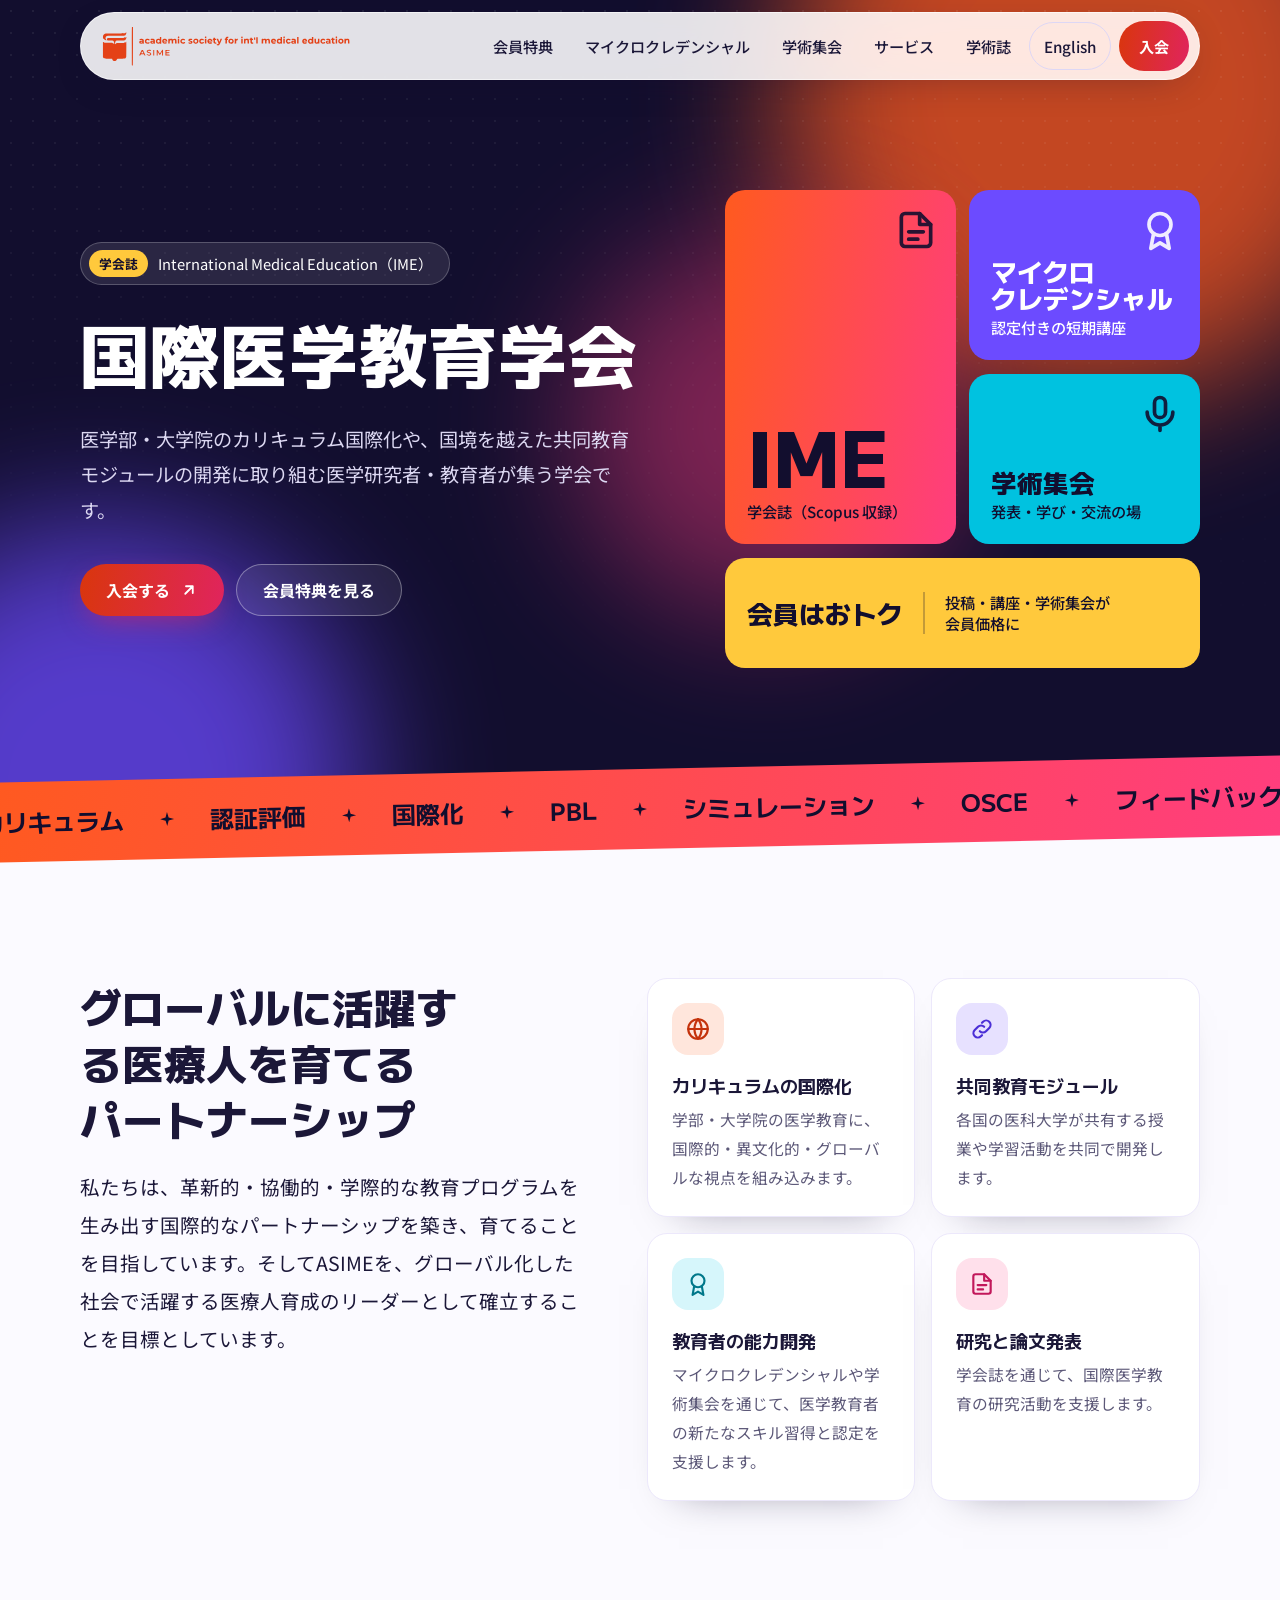
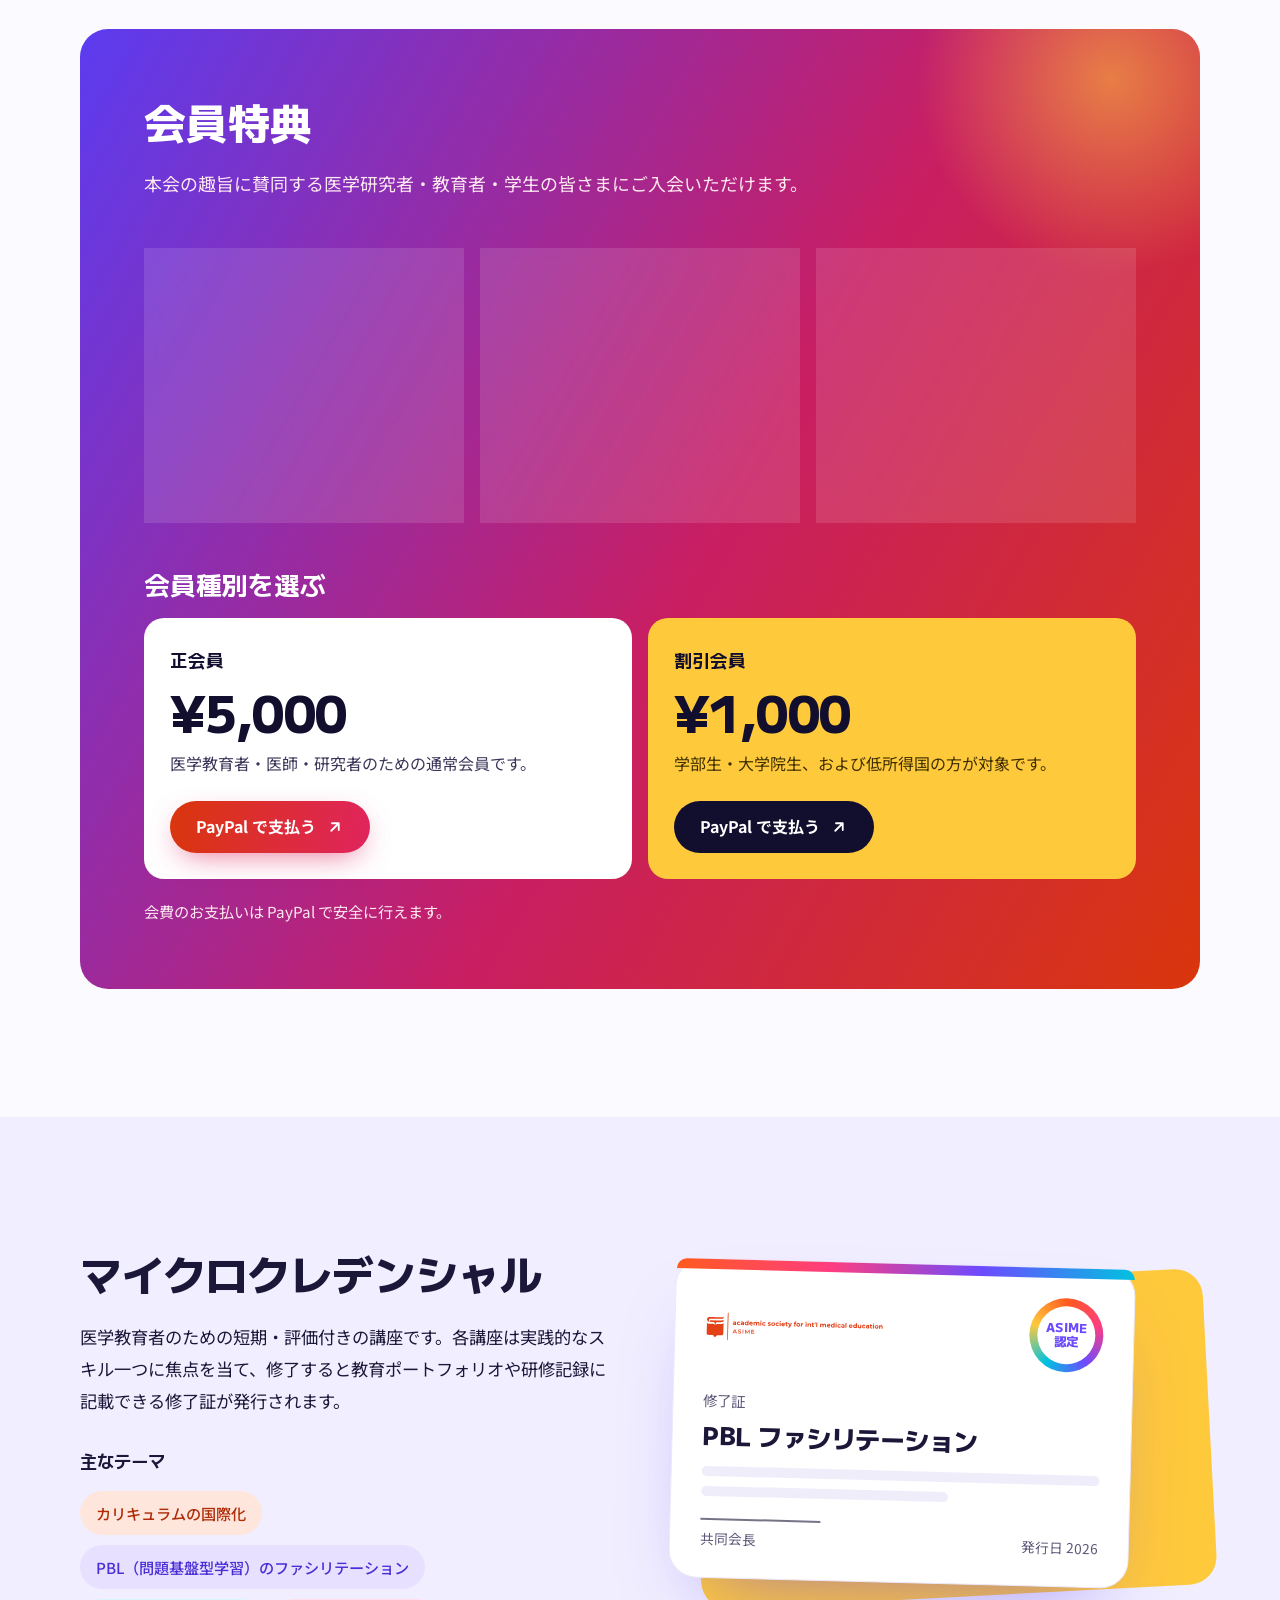
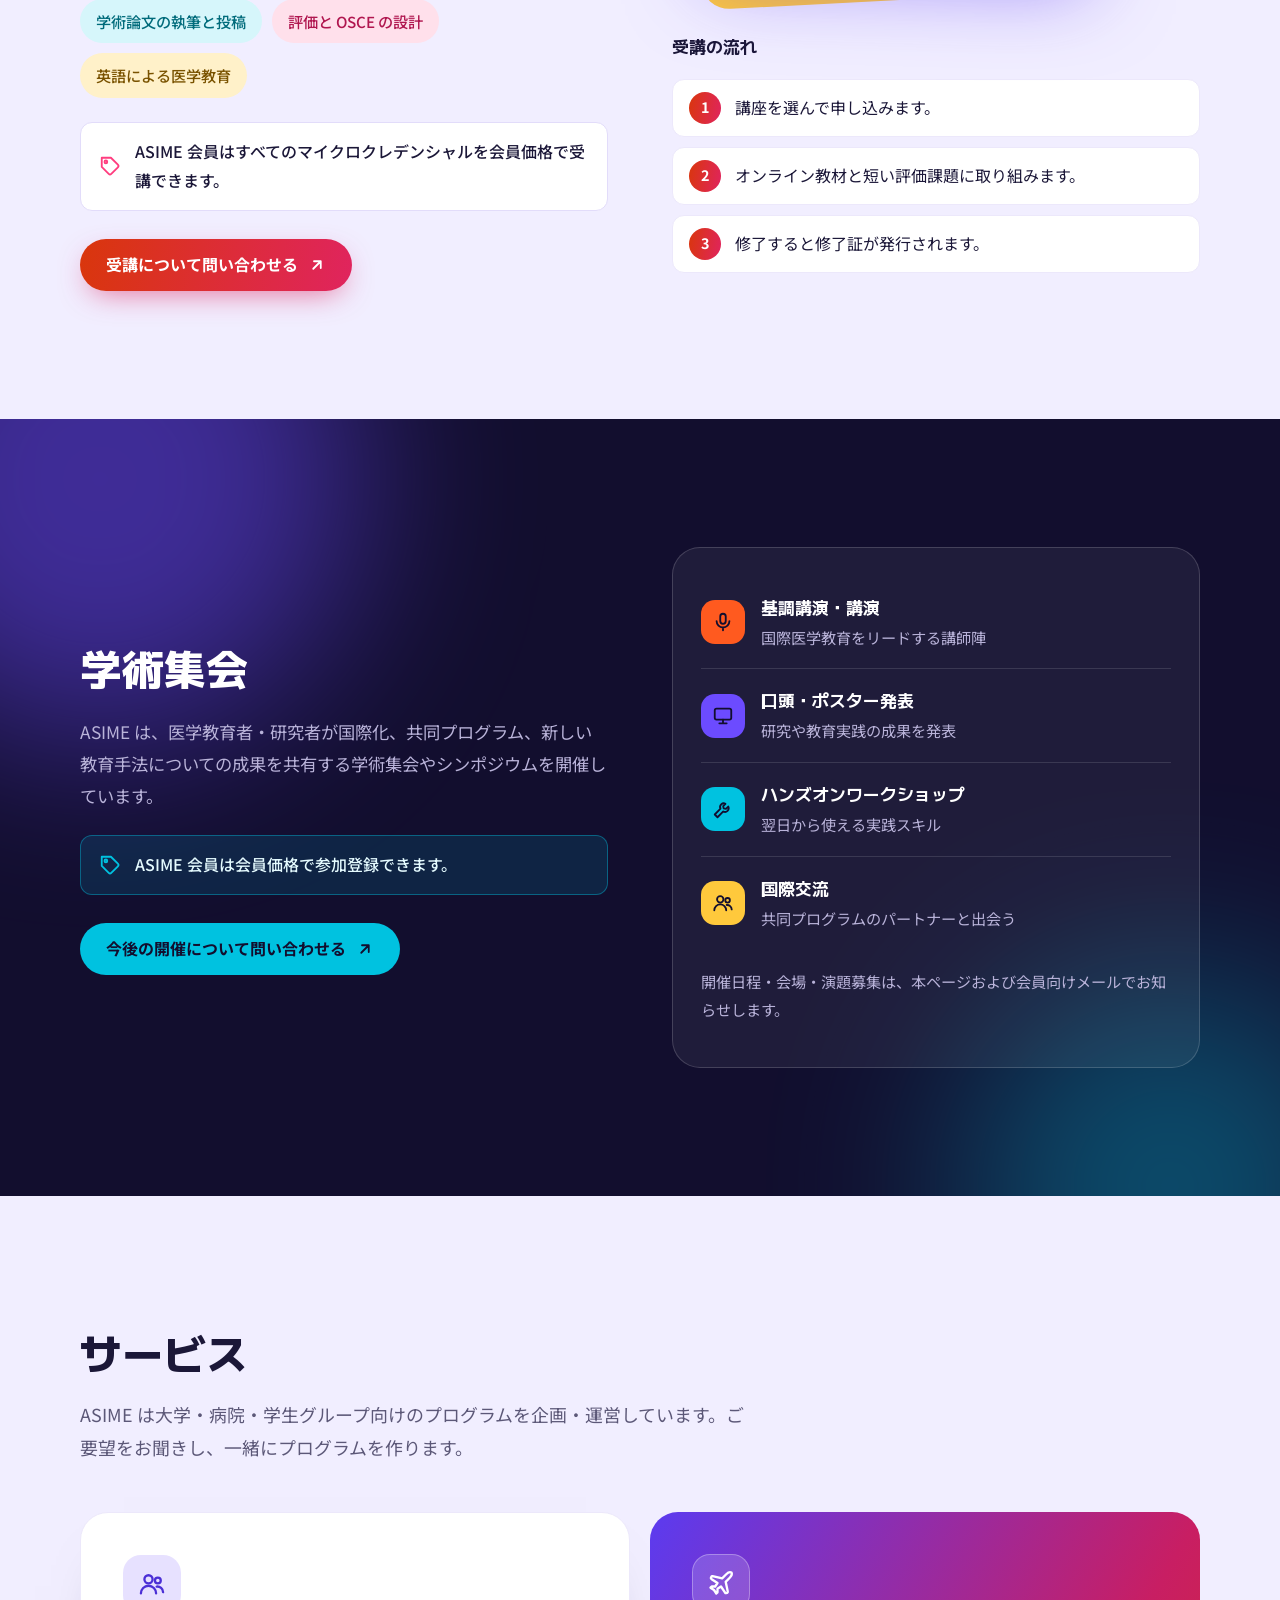
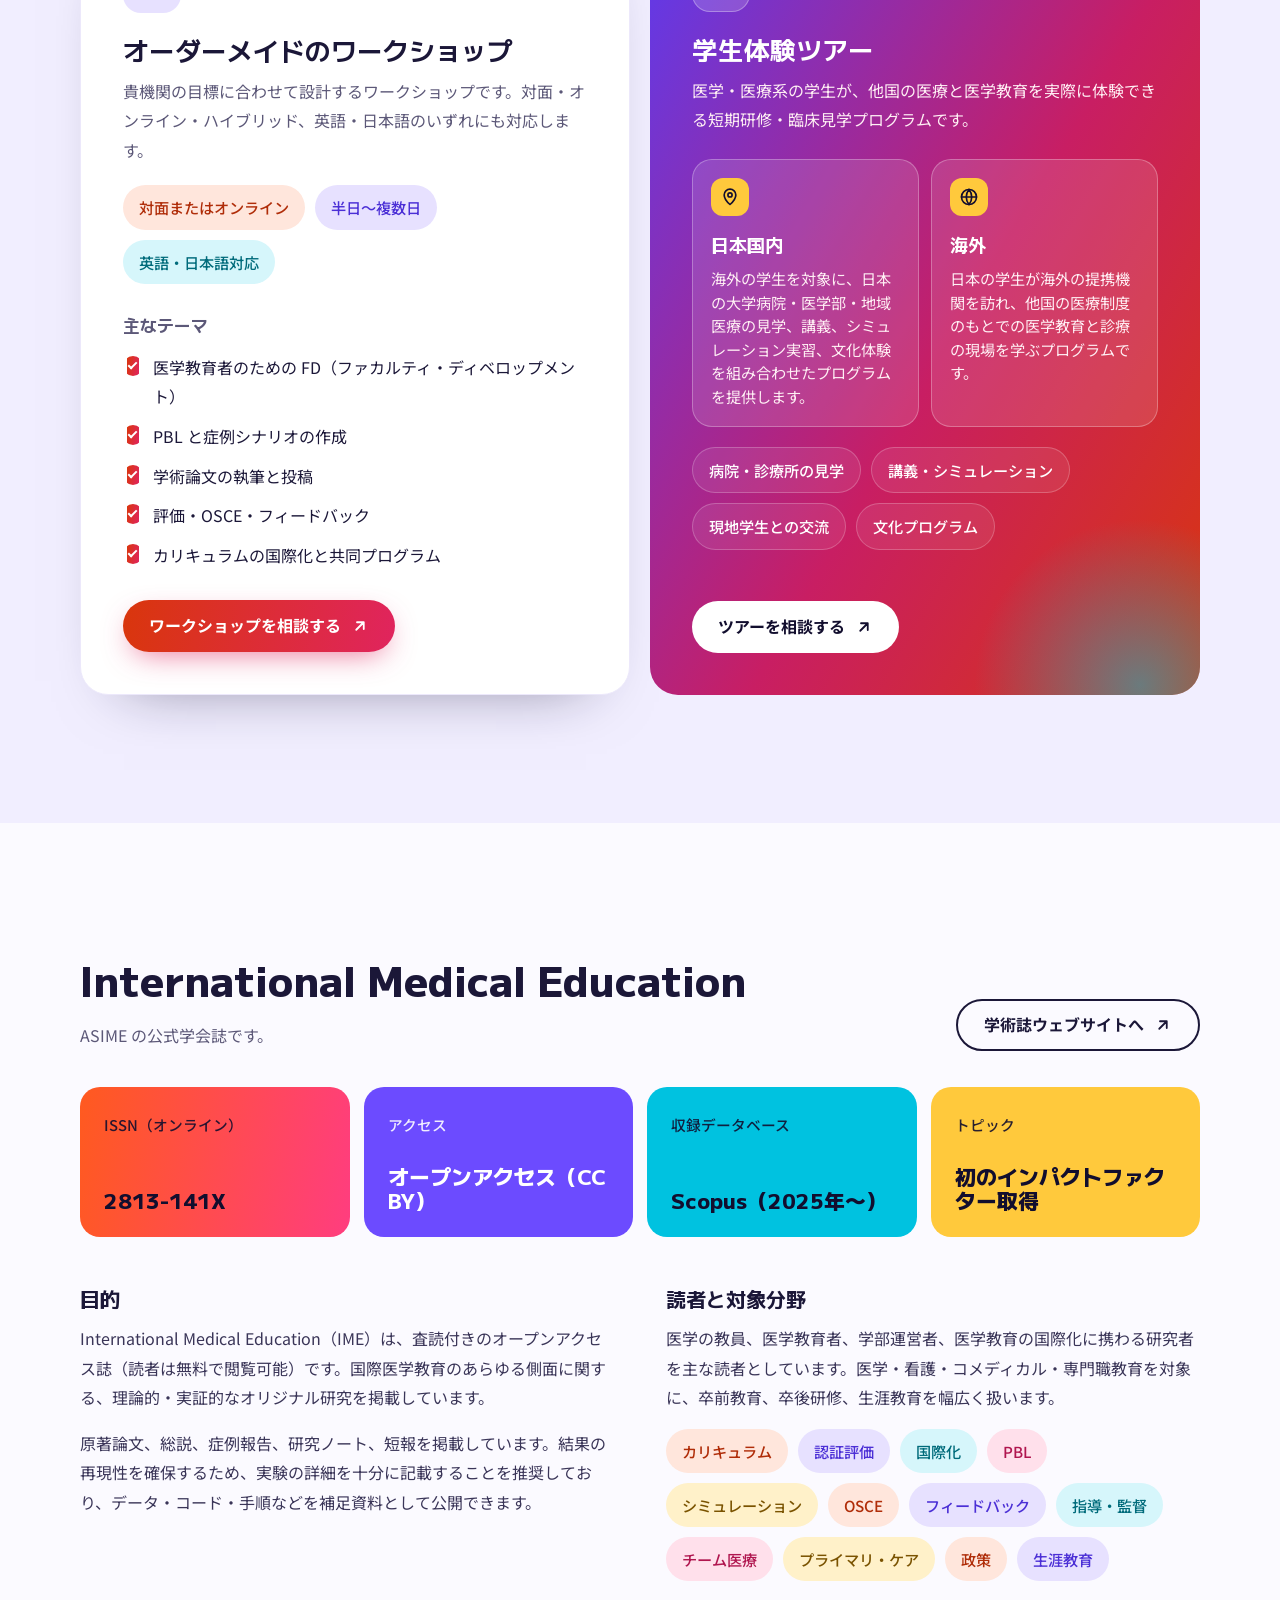
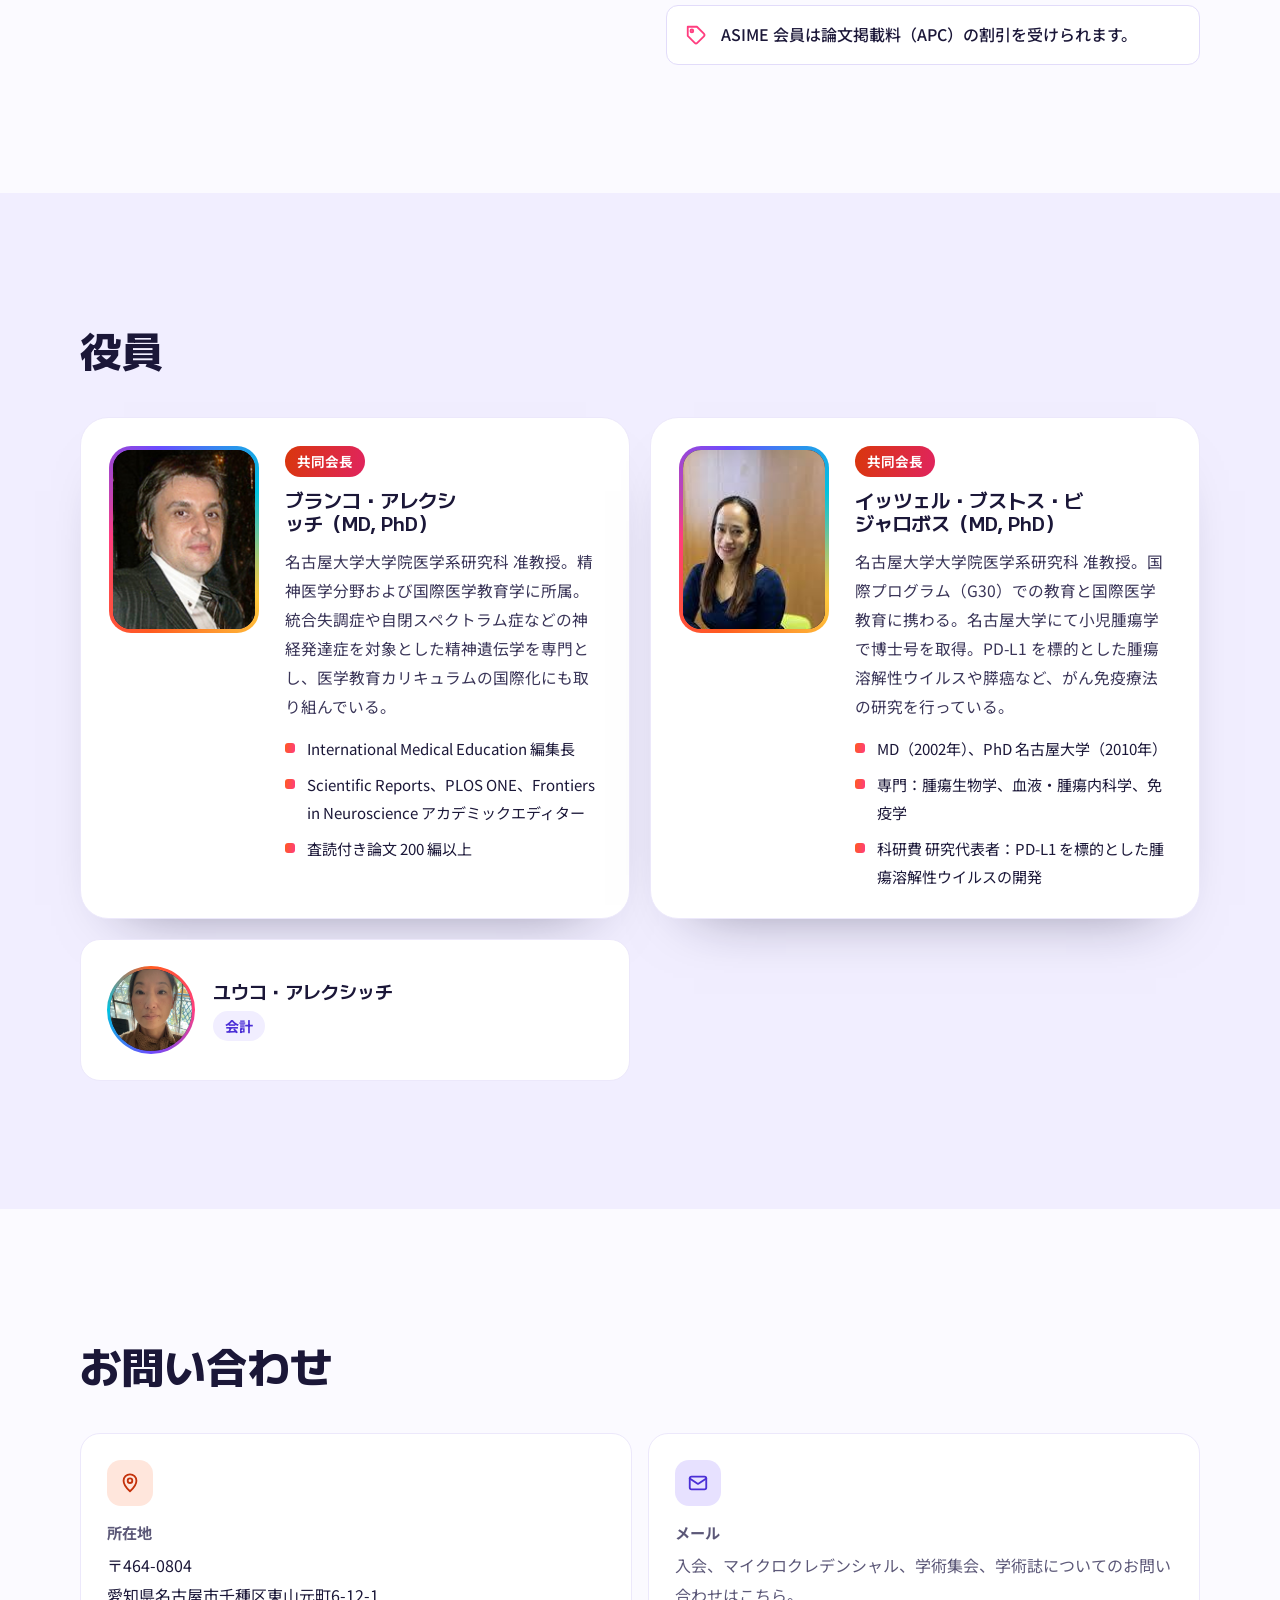
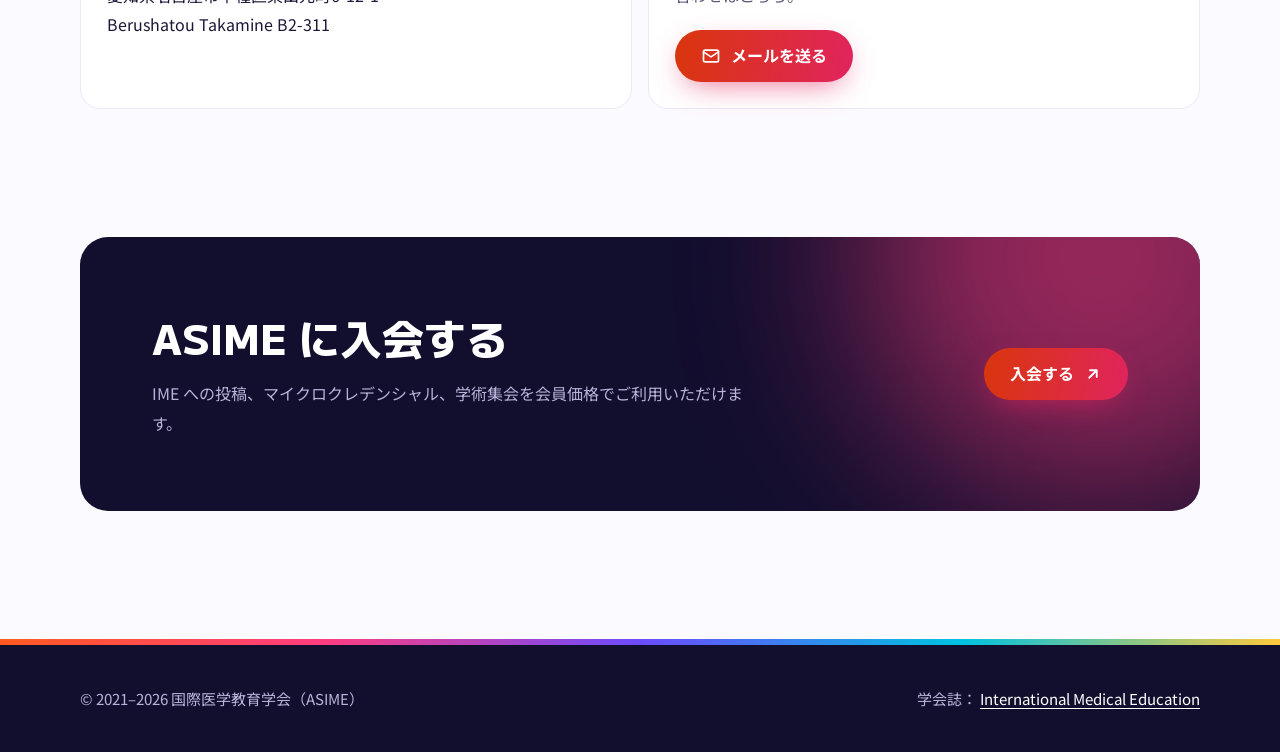
==== commit f0780162: "Member tiers mdpi out" ====
--- a/ja/index.html
+++ b/ja/index.html
@@ -4,10 +4,10 @@
 <meta charset="utf-8">
 <meta name="viewport" content="width=device-width, initial-scale=1">
 <title>ASIME 国際医学教育学会 — Academic Society for International Medical Education</title>
-<meta name="description" content="国際医学教育学会（ASIME）は、医学部・大学院カリキュラムの国際化に取り組む医学研究者・教育者が集う学会です（名古屋）。学術誌 International Medical Education（MDPI）のパートナー学会です。">
+<meta name="description" content="国際医学教育学会（ASIME）は、医学部・大学院カリキュラムの国際化に取り組む医学研究者・教育者が集う学会です（名古屋）。学会誌 International Medical Education（IME）を発行しています。">
 <meta property="og:type" content="website">
 <meta property="og:title" content="ASIME 国際医学教育学会 — Academic Society for International Medical Education">
-<meta property="og:description" content="国際医学教育学会（ASIME）は、医学部・大学院カリキュラムの国際化に取り組む医学研究者・教育者が集う学会です（名古屋）。学術誌 International Medical Education（MDPI）のパートナー学会です。">
+<meta property="og:description" content="国際医学教育学会（ASIME）は、医学部・大学院カリキュラムの国際化に取り組む医学研究者・教育者が集う学会です（名古屋）。学会誌 International Medical Education（IME）を発行しています。">
 <meta name="twitter:card" content="summary">
 <meta name="theme-color" content="#120E2E">
 <link rel="alternate" hreflang="en" href="../">
@@ -32,7 +32,7 @@
         <a class="sec" href="#services">サービス</a>
         <a class="sec" href="#journal">学術誌</a>
         <a class="lang" href="../" hreflang="en" lang="en">English</a>
-        <a class="join" href="https://www.paypal.com/ncp/payment/5SDZDW5649PTL" target="_blank" rel="noopener">入会</a>
+        <a class="join" href="#join">入会</a>
       </nav>
     </div>
   </div>
@@ -43,16 +43,16 @@
     <div class="glow"></div><div class="grain"></div>
     <div class="wrap">
       <div>
-        <span class="pill"><b>パートナー学会</b>International Medical Education（MDPI）</span>
+        <span class="pill"><b>学会誌</b>International Medical Education（IME）</span>
         <h1>国際医学教育学会</h1>
         <p class="lede">医学部・大学院のカリキュラム国際化や、国境を越えた共同教育モジュールの開発に取り組む医学研究者・教育者が集う学会です。</p>
         <div class="ctas">
-          <a class="btn btn-hot" href="https://www.paypal.com/ncp/payment/5SDZDW5649PTL" target="_blank" rel="noopener">入会する <svg viewBox="0 0 24 24" fill="none" stroke="currentColor" stroke-width="2.4" stroke-linecap="round" stroke-linejoin="round"><path d="M7 17 17 7M8 7h9v9"/></svg></a>
+          <a class="btn btn-hot" href="#join">入会する <svg viewBox="0 0 24 24" fill="none" stroke="currentColor" stroke-width="2.4" stroke-linecap="round" stroke-linejoin="round"><path d="M7 17 17 7M8 7h9v9"/></svg></a>
           <a class="btn btn-glass" href="#membership">会員特典を見る</a>
         </div>
       </div>
       <div class="bento">
-        <a class="tile t-orange" href="#journal"><svg class="ico" viewBox="0 0 24 24" fill="none" stroke="currentColor" stroke-width="2" stroke-linecap="round" stroke-linejoin="round"><path d="M14 3H6a2 2 0 0 0-2 2v14a2 2 0 0 0 2 2h12a2 2 0 0 0 2-2V9z"/><path d="M14 3v6h6M8 13h8M8 17h5"/></svg><span class="big">IME</span><span class="small">パートナー学術誌（Scopus 収録）</span></a>
+        <a class="tile t-orange" href="#journal"><svg class="ico" viewBox="0 0 24 24" fill="none" stroke="currentColor" stroke-width="2" stroke-linecap="round" stroke-linejoin="round"><path d="M14 3H6a2 2 0 0 0-2 2v14a2 2 0 0 0 2 2h12a2 2 0 0 0 2-2V9z"/><path d="M14 3v6h6M8 13h8M8 17h5"/></svg><span class="big">IME</span><span class="small">学会誌（Scopus 収録）</span></a>
         <a class="tile t-violet" href="#microcredentials"><svg class="ico" viewBox="0 0 24 24" fill="none" stroke="currentColor" stroke-width="2" stroke-linecap="round" stroke-linejoin="round"><circle cx="12" cy="9" r="6"/><path d="M8.5 14 7 22l5-3 5 3-1.5-8"/></svg><span class="big">マイクロ<br>クレデンシャル</span><span class="small">認定付きの短期講座</span></a>
         <a class="tile t-cyan" href="#conferences"><svg class="ico" viewBox="0 0 24 24" fill="none" stroke="currentColor" stroke-width="2" stroke-linecap="round" stroke-linejoin="round"><rect x="9" y="3" width="6" height="11" rx="3"/><path d="M5 11a7 7 0 0 0 14 0M12 18v3"/></svg><span class="big">学術集会</span><span class="small">発表・学び・交流の場</span></a>
         <a class="tile t-yellow" href="#membership"><span class="big">会員はおトク</span><span class="small">投稿・講座・学術集会が会員価格に</span></a>
@@ -72,7 +72,7 @@
           <div class="pillar"><div class="ic c-orange"><svg viewBox="0 0 24 24" fill="none" stroke="currentColor" stroke-width="2" stroke-linecap="round" stroke-linejoin="round"><circle cx="12" cy="12" r="9"/><path d="M3 12h18M12 3a14 14 0 0 1 0 18M12 3a14 14 0 0 0 0 18"/></svg></div><h3>カリキュラムの国際化</h3><p>学部・大学院の医学教育に、国際的・異文化的・グローバルな視点を組み込みます。</p></div>
           <div class="pillar"><div class="ic c-violet"><svg viewBox="0 0 24 24" fill="none" stroke="currentColor" stroke-width="2" stroke-linecap="round" stroke-linejoin="round"><path d="M10 14a4 4 0 0 0 5.7 0l3-3a4 4 0 0 0-5.7-5.7l-1 1"/><path d="M14 10a4 4 0 0 0-5.7 0l-3 3a4 4 0 0 0 5.7 5.7l1-1"/></svg></div><h3>共同教育モジュール</h3><p>各国の医科大学が共有する授業や学習活動を共同で開発します。</p></div>
           <div class="pillar"><div class="ic c-cyan"><svg viewBox="0 0 24 24" fill="none" stroke="currentColor" stroke-width="2" stroke-linecap="round" stroke-linejoin="round"><circle cx="12" cy="9" r="6"/><path d="M8.5 14 7 22l5-3 5 3-1.5-8"/></svg></div><h3>教育者の能力開発</h3><p>マイクロクレデンシャルや学術集会を通じて、医学教育者の新たなスキル習得と認定を支援します。</p></div>
-          <div class="pillar"><div class="ic c-pink"><svg viewBox="0 0 24 24" fill="none" stroke="currentColor" stroke-width="2" stroke-linecap="round" stroke-linejoin="round"><path d="M14 3H6a2 2 0 0 0-2 2v14a2 2 0 0 0 2 2h12a2 2 0 0 0 2-2V9z"/><path d="M14 3v6h6M8 13h8M8 17h5"/></svg></div><h3>研究と論文発表</h3><p>パートナー学術誌を通じて、国際医学教育の研究活動を支援します。</p></div>
+          <div class="pillar"><div class="ic c-pink"><svg viewBox="0 0 24 24" fill="none" stroke="currentColor" stroke-width="2" stroke-linecap="round" stroke-linejoin="round"><path d="M14 3H6a2 2 0 0 0-2 2v14a2 2 0 0 0 2 2h12a2 2 0 0 0 2-2V9z"/><path d="M14 3v6h6M8 13h8M8 17h5"/></svg></div><h3>研究と論文発表</h3><p>学会誌を通じて、国際医学教育の研究活動を支援します。</p></div>
       </div>
     </div>
   </section>
@@ -82,14 +82,18 @@
       <div class="panel">
         <div class="sec-head"><h2>会員特典</h2><p>本会の趣旨に賛同する医学研究者・教育者・学生の皆さまにご入会いただけます。</p></div>
         <ul class="perks">
-        <li class="perk"><span class="tag">論文投稿</span><h3>IME への投稿料割引</h3><p>パートナー学術誌 International Medical Education への投稿時、論文掲載料（APC）が割引になります。</p><a href="#journal">学術誌について</a></li>
+        <li class="perk"><span class="tag">論文投稿</span><h3>IME への投稿料割引</h3><p>学会誌 International Medical Education への投稿時、論文掲載料（APC）が割引になります。</p><a href="#journal">学術誌について</a></li>
         <li class="perk"><span class="tag">学び</span><h3>マイクロクレデンシャルの会員価格</h3><p>ASIME のマイクロクレデンシャル講座を会員価格で受講できます。</p><a href="#microcredentials">マイクロクレデンシャルを見る</a></li>
         <li class="perk"><span class="tag">イベント</span><h3>学術集会の会員価格</h3><p>ASIME の学術集会・シンポジウムに会員価格で参加できます。</p><a href="#conferences">学術集会を見る</a></li>
         </ul>
-        <div class="foot">
-          <a class="btn btn-white" href="https://www.paypal.com/ncp/payment/5SDZDW5649PTL" target="_blank" rel="noopener">入会する <svg viewBox="0 0 24 24" fill="none" stroke="currentColor" stroke-width="2.4" stroke-linecap="round" stroke-linejoin="round"><path d="M7 17 17 7M8 7h9v9"/></svg></a>
-          <small>会費のお支払いは PayPal で安全に行えます。</small>
-        </div>
+        <h3 class="tiers-h" id="join">会員種別を選ぶ</h3>
+        <div class="tiers">
+          <div class="tier tier-regular"><span class="tname">正会員</span><span class="price">¥5,000</span><p>医学教育者・医師・研究者のための通常会員です。</p>
+            <a class="btn btn-hot" href="https://www.paypal.com/ncp/payment/5SDZDW5649PTL" target="_blank" rel="noopener">PayPal で支払う <svg viewBox="0 0 24 24" fill="none" stroke="currentColor" stroke-width="2.4" stroke-linecap="round" stroke-linejoin="round"><path d="M7 17 17 7M8 7h9v9"/></svg></a></div>
+          <div class="tier tier-disc"><span class="tname">割引会員</span><span class="price">¥1,000</span><p>学部生・大学院生、および低所得国の方が対象です。</p>
+            <a class="btn btn-dark" href="https://www.paypal.com/ncp/payment/364U2EXZQQU36" target="_blank" rel="noopener">PayPal で支払う <svg viewBox="0 0 24 24" fill="none" stroke="currentColor" stroke-width="2.4" stroke-linecap="round" stroke-linejoin="round"><path d="M7 17 17 7M8 7h9v9"/></svg></a></div>
+        </div>
+        <p class="tiers-note">会費のお支払いは PayPal で安全に行えます。</p>
       </div>
     </div>
   </section>
@@ -166,7 +170,7 @@
   <section id="journal">
     <div class="wrap">
       <div class="jhead">
-        <div><h2>International Medical Education</h2><p>ASIME のパートナー学術誌。MDPI が本会に代わって発行しています。</p></div>
+        <div><h2>International Medical Education</h2><p>ASIME の公式学会誌です。</p></div>
         <a class="btn btn-outline" href="https://www.mdpi.com/journal/ime" target="_blank" rel="noopener">学術誌ウェブサイトへ <svg viewBox="0 0 24 24" fill="none" stroke="currentColor" stroke-width="2.4" stroke-linecap="round" stroke-linejoin="round"><path d="M7 17 17 7M8 7h9v9"/></svg></a>
       </div>
       <dl class="facts"><div><dt>ISSN（オンライン）</dt><dd>2813-141X</dd></div><div><dt>アクセス</dt><dd>オープンアクセス（CC BY）</dd></div><div><dt>収録データベース</dt><dd>Scopus（2025年〜）</dd></div><div><dt>トピック</dt><dd>初のインパクトファクター取得</dd></div></dl>
@@ -191,7 +195,7 @@
             <span class="role">共同会長</span>
             <h3>ブランコ・アレクシッチ（MD, PhD）</h3>
             <p>名古屋大学大学院医学系研究科 准教授。精神医学分野および国際医学教育学に所属。統合失調症や自閉スペクトラム症などの神経発達症を対象とした精神遺伝学を専門とし、医学教育カリキュラムの国際化にも取り組んでいる。</p>
-            <ul><li>International Medical Education（MDPI）編集長</li><li>Scientific Reports、PLOS ONE、Frontiers in Neuroscience アカデミックエディター</li><li>査読付き論文 200 編以上</li></ul>
+            <ul><li>International Medical Education 編集長</li><li>Scientific Reports、PLOS ONE、Frontiers in Neuroscience アカデミックエディター</li><li>査読付き論文 200 編以上</li></ul>
           </div>
         </article>
         <article class="leader">
@@ -224,7 +228,7 @@
     <div class="wrap">
       <div class="inner">
         <div><h2>ASIME に入会する</h2><p>IME への投稿、マイクロクレデンシャル、学術集会を会員価格でご利用いただけます。</p></div>
-        <a class="btn btn-hot" href="https://www.paypal.com/ncp/payment/5SDZDW5649PTL" target="_blank" rel="noopener">入会する <svg viewBox="0 0 24 24" fill="none" stroke="currentColor" stroke-width="2.4" stroke-linecap="round" stroke-linejoin="round"><path d="M7 17 17 7M8 7h9v9"/></svg></a>
+        <a class="btn btn-hot" href="#join">入会する <svg viewBox="0 0 24 24" fill="none" stroke="currentColor" stroke-width="2.4" stroke-linecap="round" stroke-linejoin="round"><path d="M7 17 17 7M8 7h9v9"/></svg></a>
       </div>
     </div>
   </div>
@@ -234,7 +238,7 @@
   <div class="bar"></div>
   <div class="wrap">
     <span>© 2021–<span id="yr">2026</span> 国際医学教育学会（ASIME）</span>
-    <span>パートナー学術誌： <a href="https://www.mdpi.com/journal/ime" target="_blank" rel="noopener">International Medical Education</a></span>
+    <span>学会誌： <a href="https://www.mdpi.com/journal/ime" target="_blank" rel="noopener">International Medical Education</a></span>
   </div>
 </footer>
 <script>document.getElementById('yr').textContent=new Date().getFullYear();</script>
--- a/styles.css
+++ b/styles.css
@@ -161,6 +161,19 @@
 .perk h3{color:#fff;margin-bottom:10px}
 .perk p{color:#FFEFF4;margin:0}
 .perk a{display:inline-block;margin-top:16px;color:#fff;font-weight:700}
+.tiers-h{color:#fff;font-size:clamp(1.3rem,2vw,1.6rem);margin:44px 0 16px;scroll-margin-top:110px}
+.tiers{display:grid;grid-template-columns:1fr 1fr;gap:16px}
+@media (max-width:720px){.tiers{grid-template-columns:1fr}}
+.tier{border-radius:var(--r-md);padding:26px;display:flex;flex-direction:column;align-items:flex-start;color:var(--ink)}
+.tier-regular{background:#fff}
+.tier-disc{background:var(--yellow)}
+.tier .tname{font-family:var(--display);font-weight:700;font-size:1.1rem}
+.tier .price{font-family:var(--display);font-weight:800;font-size:clamp(2.4rem,4.5vw,3.2rem);line-height:1;letter-spacing:-.03em;margin:10px 0 12px}
+.tier p{color:#3A3558;margin:0 0 22px;flex:1}
+.tier-disc p{color:#3D2E00}
+.btn-dark{background:var(--ink);color:#fff}
+.btn-dark:hover{color:#fff;box-shadow:0 12px 28px -12px rgba(18,14,46,.8)}
+.tiers-note{color:#FFE9F1;font-size:.95rem;margin:18px 0 0}
 .panel .foot{display:flex;flex-wrap:wrap;align-items:center;gap:18px;margin-top:36px}
 .panel .foot small{color:#FFE9F1;font-size:.95rem}
 
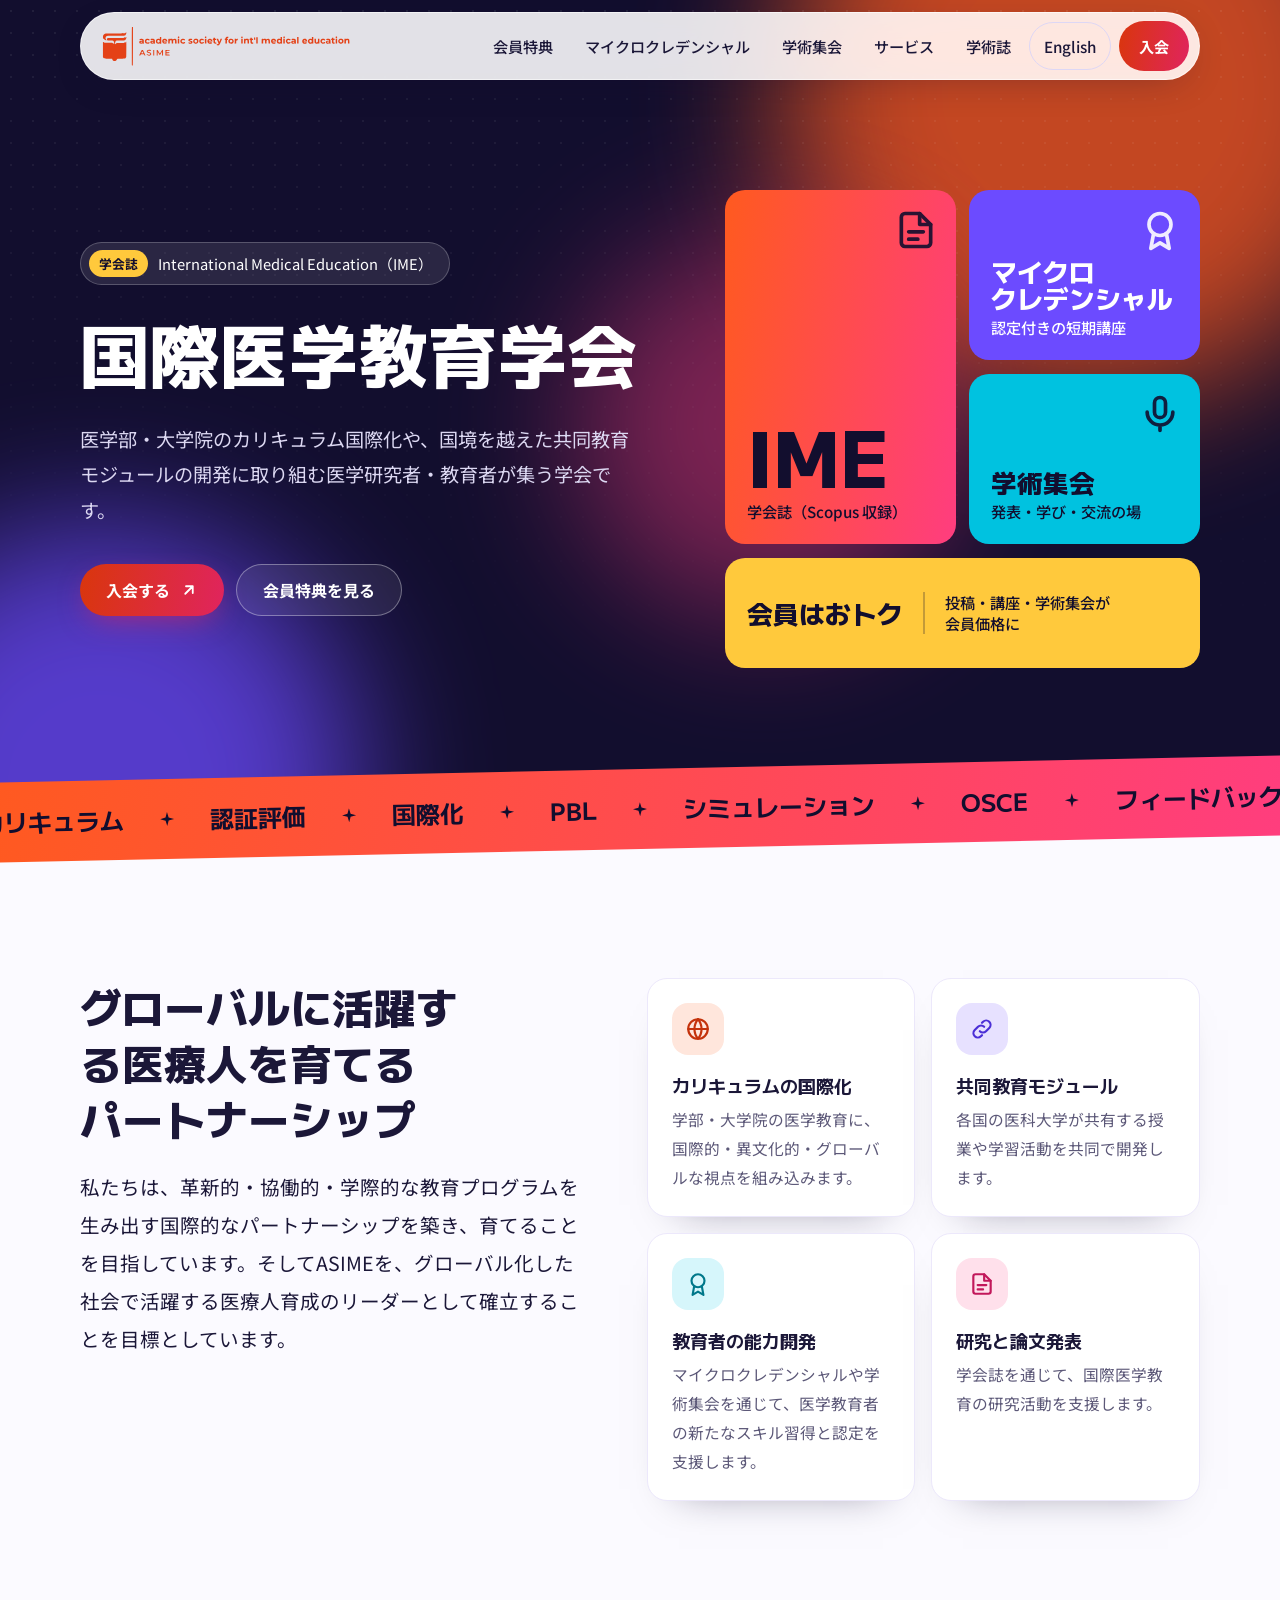
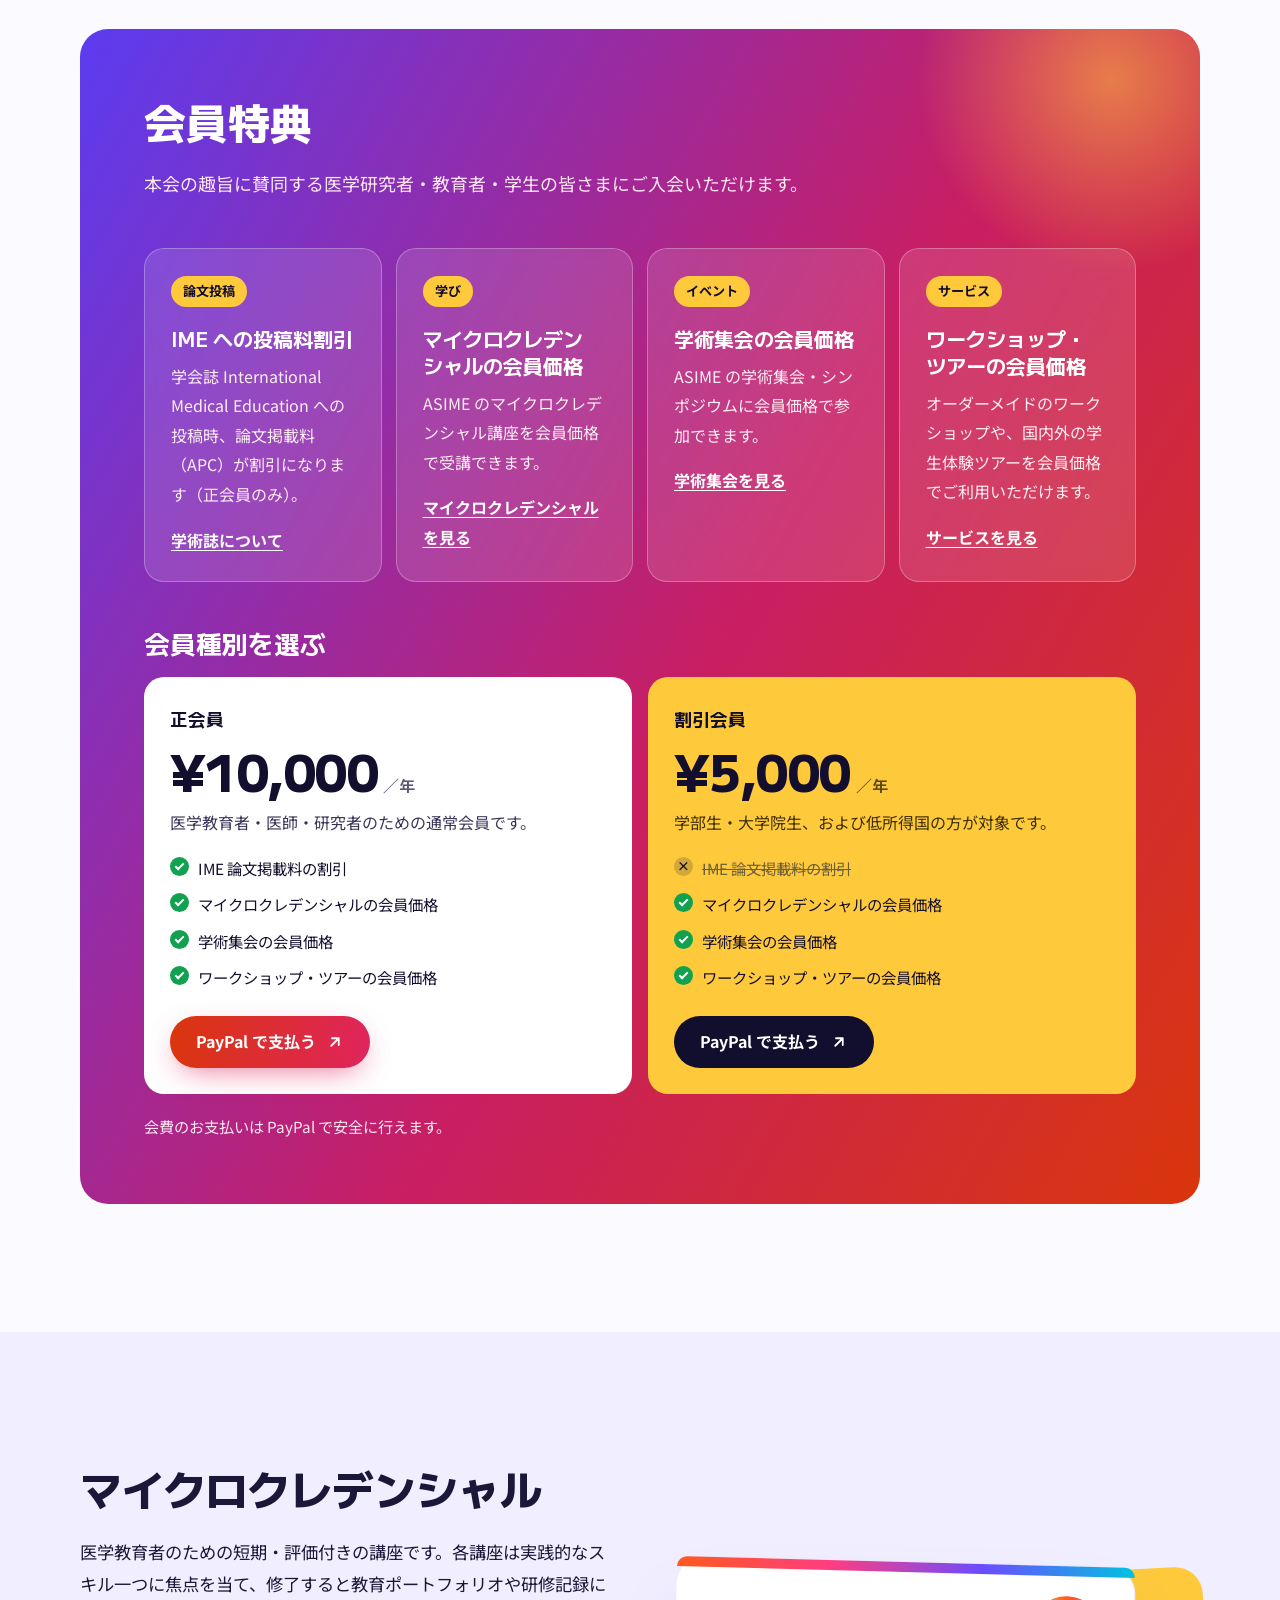
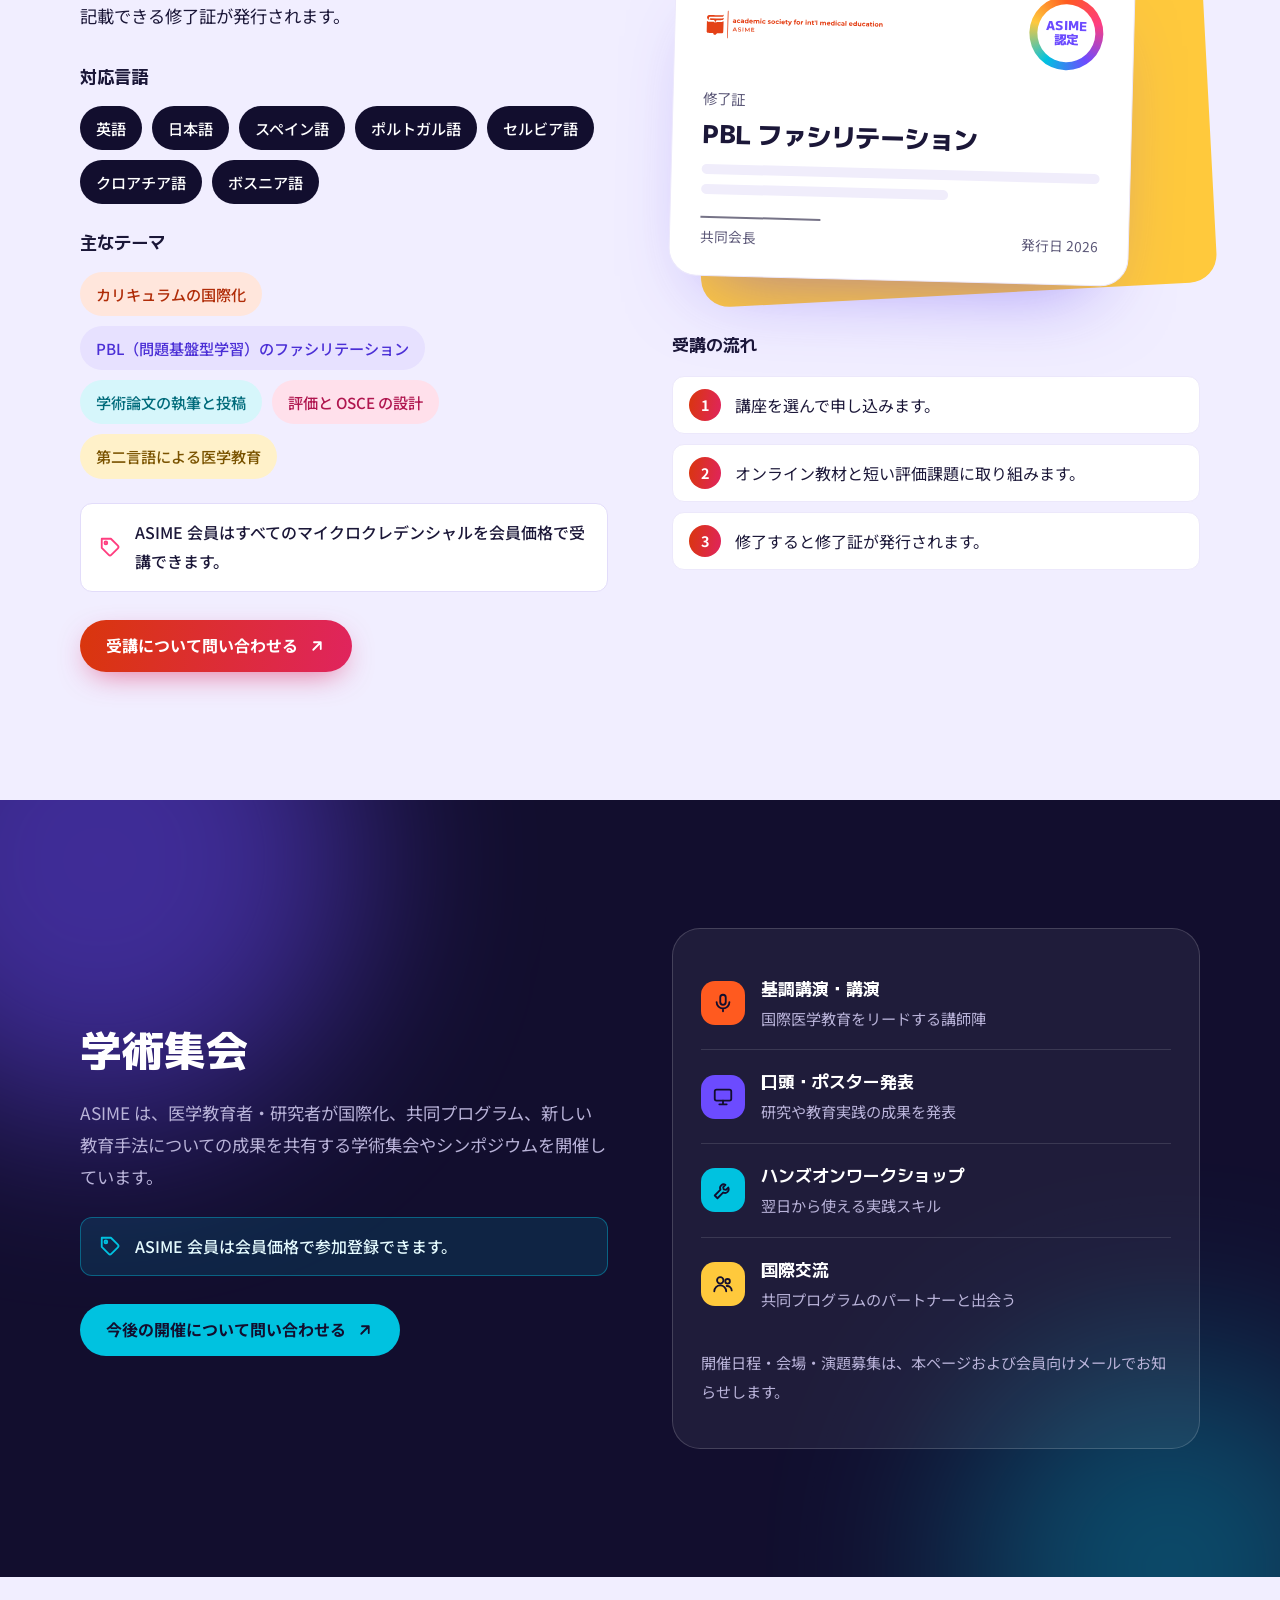
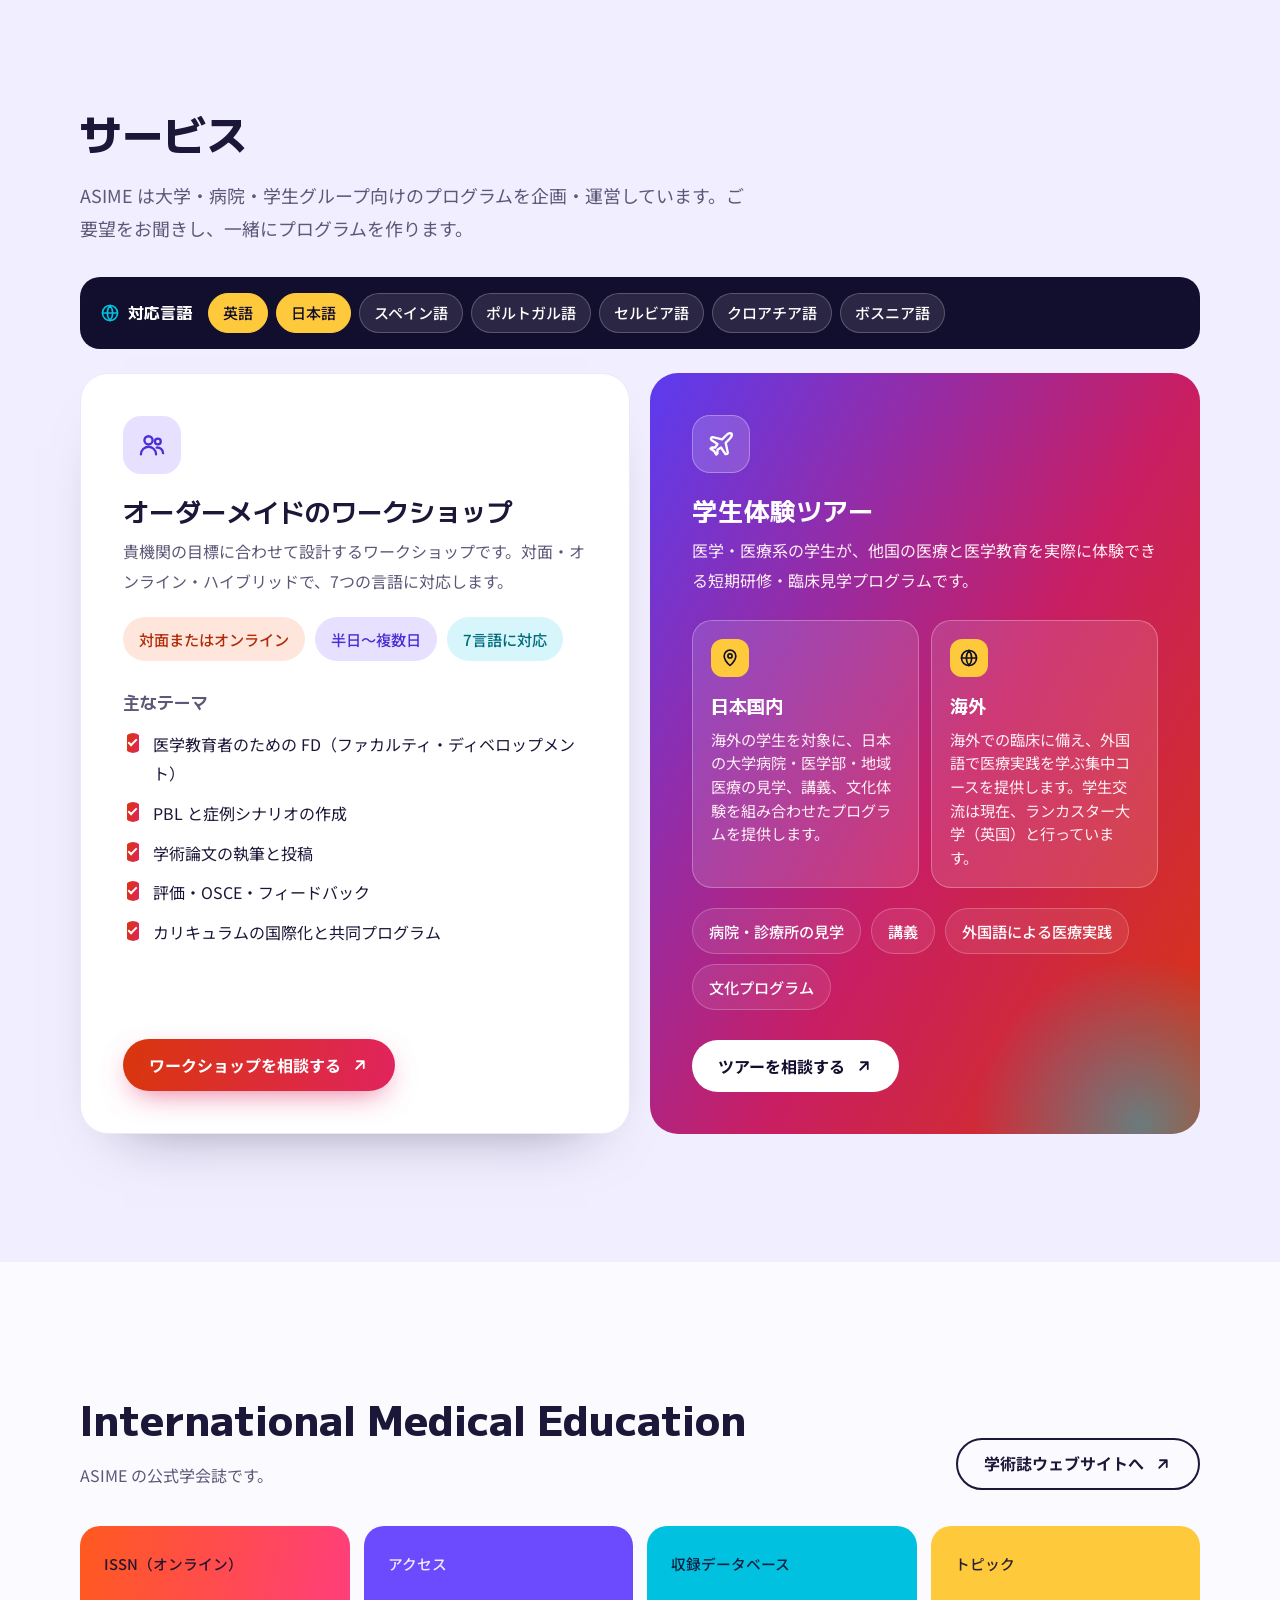
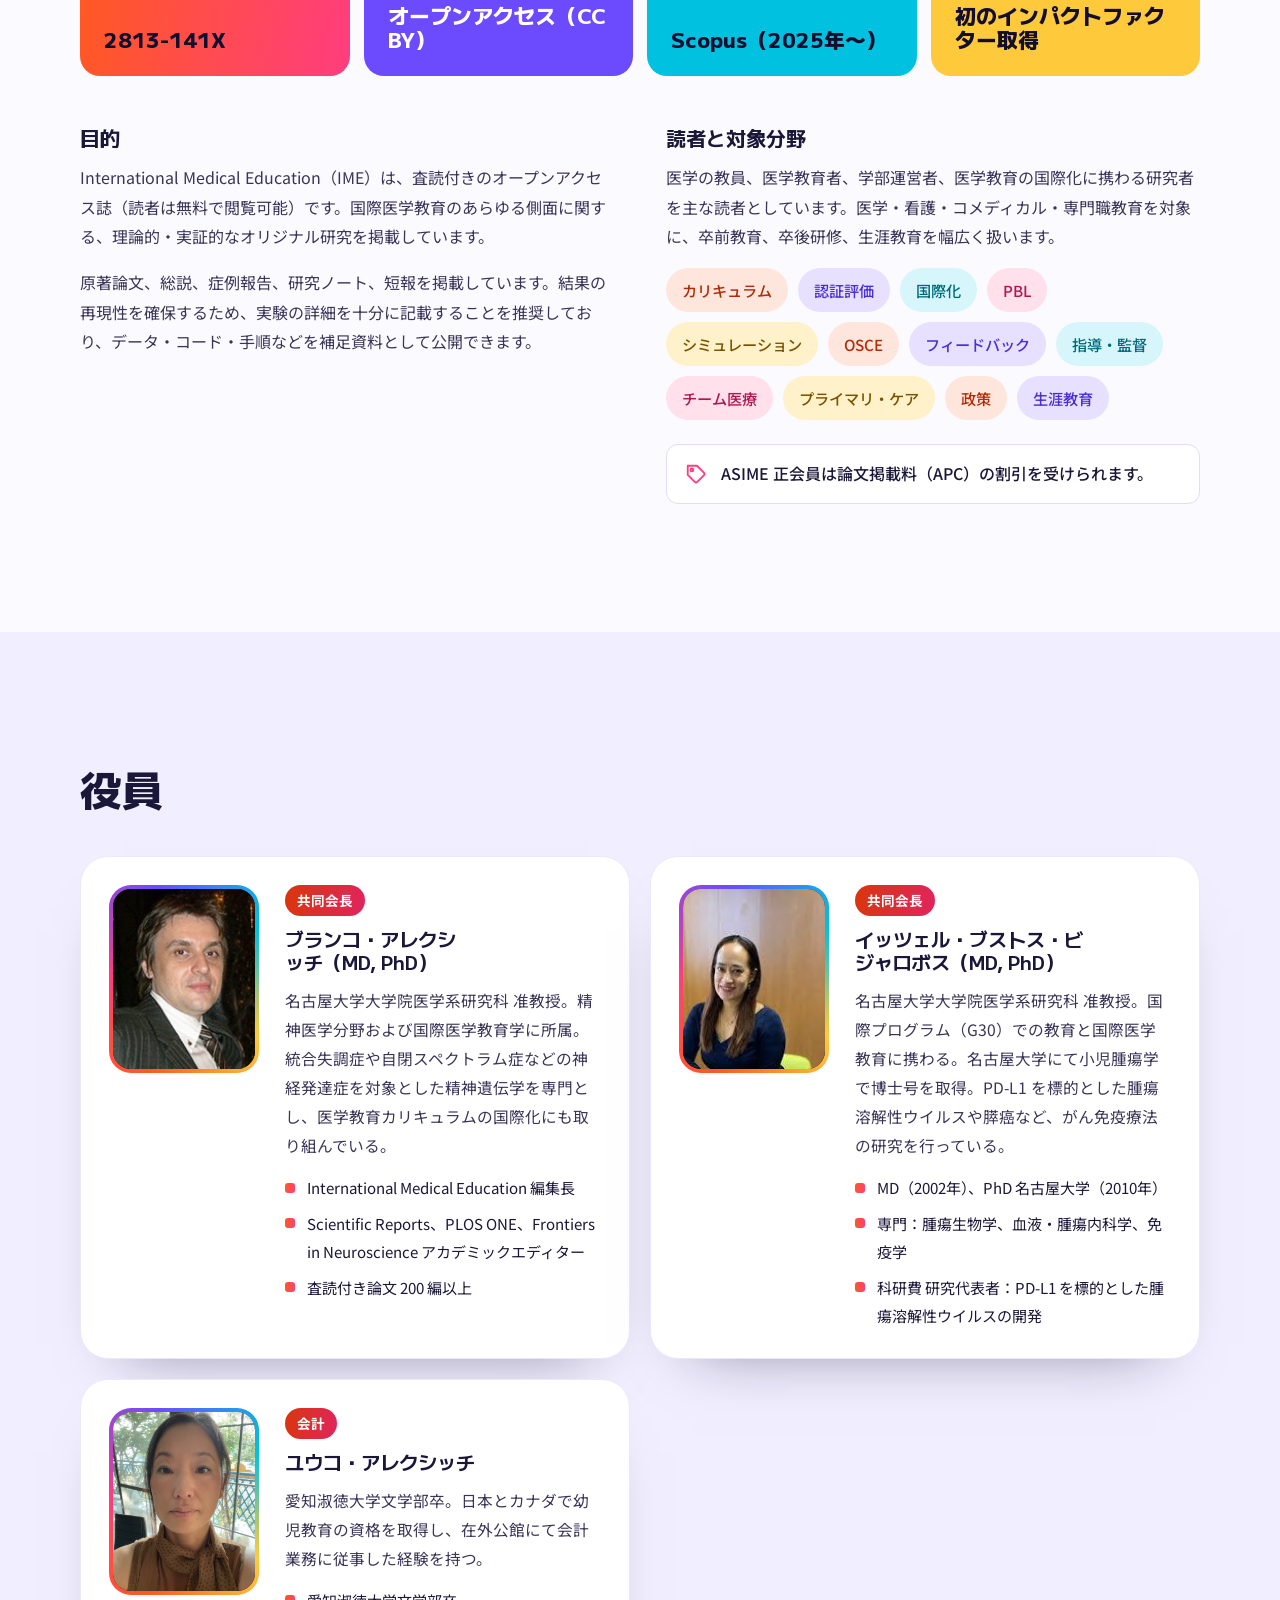
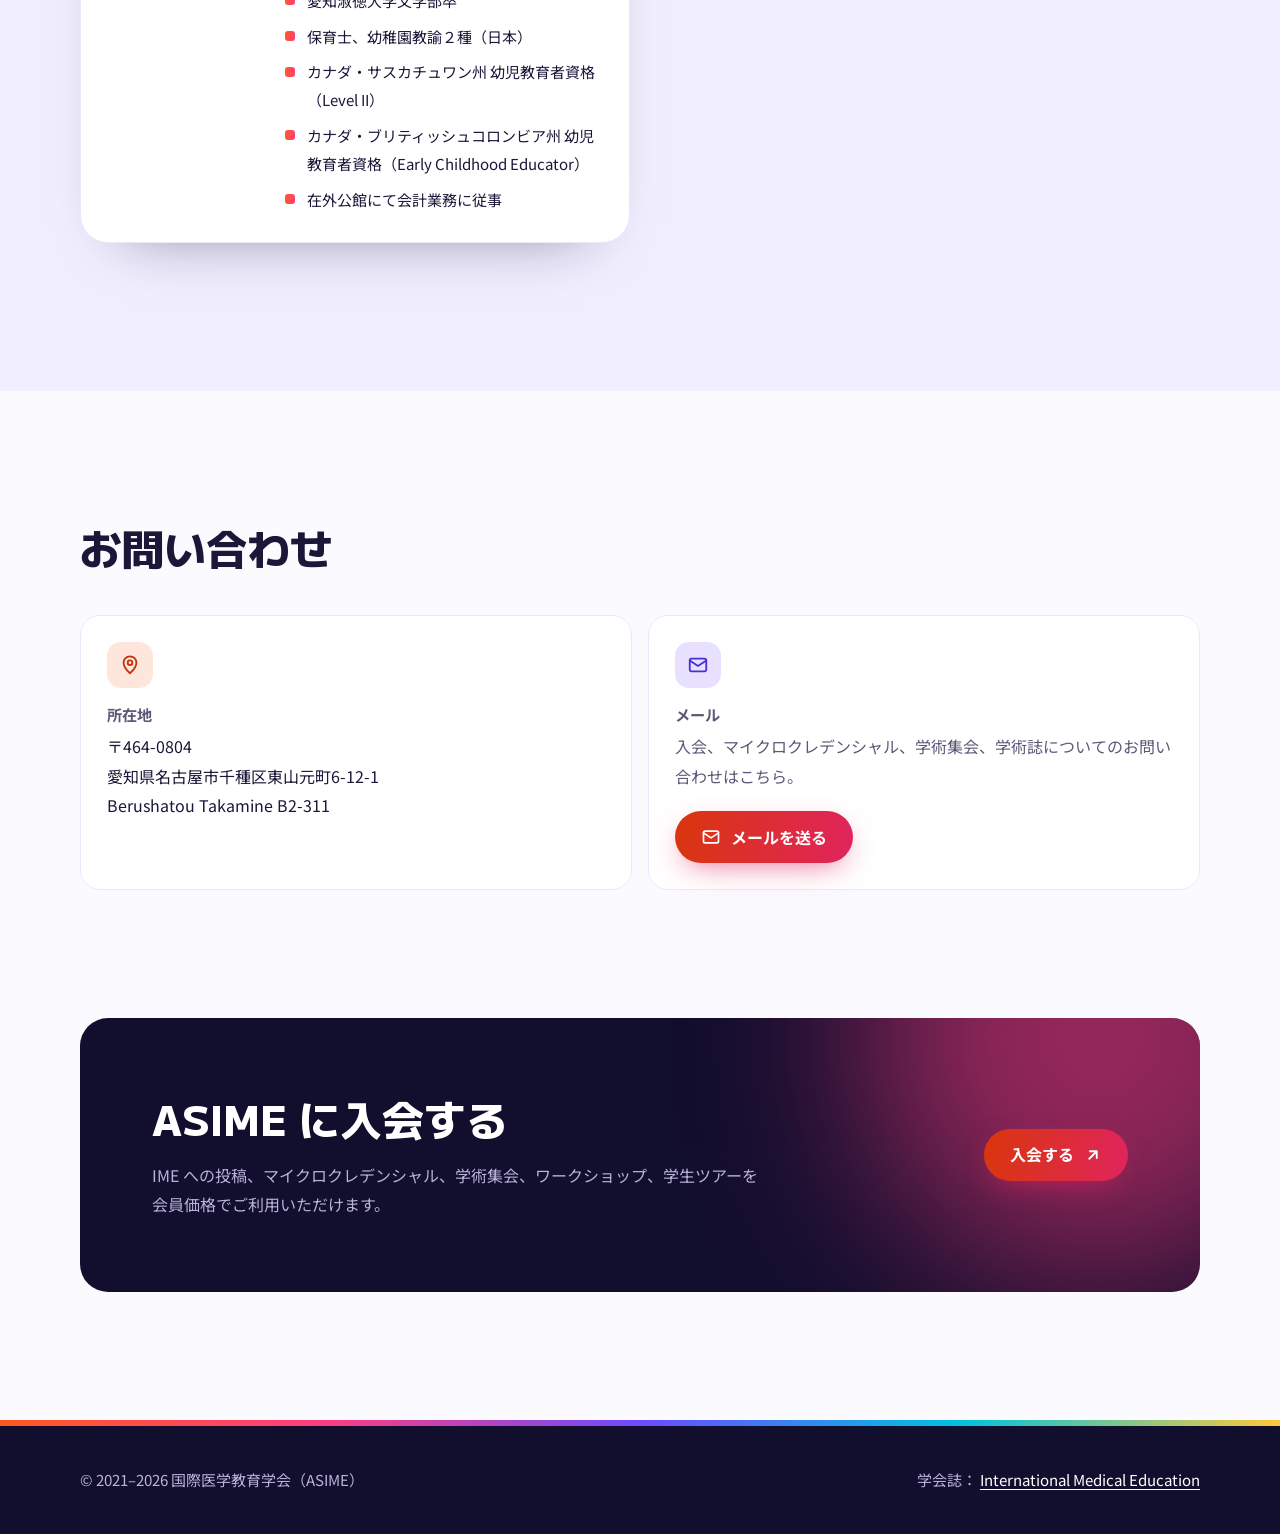
==== commit b1097811: "itzels comments" ====
--- a/ja/index.html
+++ b/ja/index.html
@@ -82,15 +82,18 @@
       <div class="panel">
         <div class="sec-head"><h2>会員特典</h2><p>本会の趣旨に賛同する医学研究者・教育者・学生の皆さまにご入会いただけます。</p></div>
         <ul class="perks">
-        <li class="perk"><span class="tag">論文投稿</span><h3>IME への投稿料割引</h3><p>学会誌 International Medical Education への投稿時、論文掲載料（APC）が割引になります。</p><a href="#journal">学術誌について</a></li>
+        <li class="perk"><span class="tag">論文投稿</span><h3>IME への投稿料割引</h3><p>学会誌 International Medical Education への投稿時、論文掲載料（APC）が割引になります（正会員のみ）。</p><a href="#journal">学術誌について</a></li>
         <li class="perk"><span class="tag">学び</span><h3>マイクロクレデンシャルの会員価格</h3><p>ASIME のマイクロクレデンシャル講座を会員価格で受講できます。</p><a href="#microcredentials">マイクロクレデンシャルを見る</a></li>
         <li class="perk"><span class="tag">イベント</span><h3>学術集会の会員価格</h3><p>ASIME の学術集会・シンポジウムに会員価格で参加できます。</p><a href="#conferences">学術集会を見る</a></li>
+        <li class="perk"><span class="tag">サービス</span><h3>ワークショップ・ツアーの会員価格</h3><p>オーダーメイドのワークショップや、国内外の学生体験ツアーを会員価格でご利用いただけます。</p><a href="#services">サービスを見る</a></li>
         </ul>
         <h3 class="tiers-h" id="join">会員種別を選ぶ</h3>
         <div class="tiers">
-          <div class="tier tier-regular"><span class="tname">正会員</span><span class="price">¥5,000</span><p>医学教育者・医師・研究者のための通常会員です。</p>
+          <div class="tier tier-regular"><span class="tname">正会員</span><span class="price">¥10,000<small>／年</small></span><p>医学教育者・医師・研究者のための通常会員です。</p>
+            <ul class="incl"><li class="yes">IME 論文掲載料の割引</li><li class="yes">マイクロクレデンシャルの会員価格</li><li class="yes">学術集会の会員価格</li><li class="yes">ワークショップ・ツアーの会員価格</li></ul>
             <a class="btn btn-hot" href="https://www.paypal.com/ncp/payment/5SDZDW5649PTL" target="_blank" rel="noopener">PayPal で支払う <svg viewBox="0 0 24 24" fill="none" stroke="currentColor" stroke-width="2.4" stroke-linecap="round" stroke-linejoin="round"><path d="M7 17 17 7M8 7h9v9"/></svg></a></div>
-          <div class="tier tier-disc"><span class="tname">割引会員</span><span class="price">¥1,000</span><p>学部生・大学院生、および低所得国の方が対象です。</p>
+          <div class="tier tier-disc"><span class="tname">割引会員</span><span class="price">¥5,000<small>／年</small></span><p>学部生・大学院生、および低所得国の方が対象です。</p>
+            <ul class="incl"><li class="no">IME 論文掲載料の割引</li><li class="yes">マイクロクレデンシャルの会員価格</li><li class="yes">学術集会の会員価格</li><li class="yes">ワークショップ・ツアーの会員価格</li></ul>
             <a class="btn btn-dark" href="https://www.paypal.com/ncp/payment/364U2EXZQQU36" target="_blank" rel="noopener">PayPal で支払う <svg viewBox="0 0 24 24" fill="none" stroke="currentColor" stroke-width="2.4" stroke-linecap="round" stroke-linejoin="round"><path d="M7 17 17 7M8 7h9v9"/></svg></a></div>
         </div>
         <p class="tiers-note">会費のお支払いは PayPal で安全に行えます。</p>
@@ -103,8 +106,10 @@
       <div class="lead">
         <h2>マイクロクレデンシャル</h2>
         <p>医学教育者のための短期・評価付きの講座です。各講座は実践的なスキル一つに焦点を当て、修了すると教育ポートフォリオや研修記録に記載できる修了証が発行されます。</p>
-        <p class="label" style="margin-top:28px">主なテーマ</p>
-        <ul class="chips color"><li>カリキュラムの国際化</li><li>PBL（問題基盤型学習）のファシリテーション</li><li>学術論文の執筆と投稿</li><li>評価と OSCE の設計</li><li>英語による医学教育</li></ul>
+        <p class="label" style="margin-top:28px">対応言語</p>
+        <ul class="chips lang-chips"><li>英語</li><li>日本語</li><li>スペイン語</li><li>ポルトガル語</li><li>セルビア語</li><li>クロアチア語</li><li>ボスニア語</li></ul>
+        <p class="label" style="margin-top:22px">主なテーマ</p>
+        <ul class="chips color"><li>カリキュラムの国際化</li><li>PBL（問題基盤型学習）のファシリテーション</li><li>学術論文の執筆と投稿</li><li>評価と OSCE の設計</li><li>第二言語による医学教育</li></ul>
         <div class="note light"><svg viewBox="0 0 24 24" fill="none" stroke="currentColor" stroke-width="2" stroke-linecap="round" stroke-linejoin="round"><path d="M20.6 13.4 13.4 20.6a2 2 0 0 1-2.8 0L3 13V3h10l7.6 7.6a2 2 0 0 1 0 2.8z"/><circle cx="7.5" cy="7.5" r="1.5"/></svg><span>ASIME 会員はすべてのマイクロクレデンシャルを会員価格で受講できます。</span></div>
         <div class="actions"><a class="btn btn-hot" href="mailto:branko@med.nagoya-u.ac.jp?subject=%5BASIME%5D%20%E3%83%9E%E3%82%A4%E3%82%AF%E3%83%AD%E3%82%AF%E3%83%AC%E3%83%87%E3%83%B3%E3%82%B7%E3%83%A3%E3%83%AB%E3%81%AB%E3%81%A4%E3%81%84%E3%81%A6">受講について問い合わせる <svg viewBox="0 0 24 24" fill="none" stroke="currentColor" stroke-width="2.4" stroke-linecap="round" stroke-linejoin="round"><path d="M7 17 17 7M8 7h9v9"/></svg></a></div>
       </div>
@@ -145,12 +150,13 @@
   <section id="services" class="lilac">
     <div class="wrap">
       <div class="sec-head"><h2>サービス</h2><p>ASIME は大学・病院・学生グループ向けのプログラムを企画・運営しています。ご要望をお聞きし、一緒にプログラムを作ります。</p></div>
+      <div class="langs"><span class="langs-label"><svg viewBox="0 0 24 24" fill="none" stroke="currentColor" stroke-width="2" stroke-linecap="round" stroke-linejoin="round"><circle cx="12" cy="12" r="9"/><path d="M3 12h18M12 3a14 14 0 0 1 0 18M12 3a14 14 0 0 0 0 18"/></svg> 対応言語</span><ul><li>英語</li><li>日本語</li><li>スペイン語</li><li>ポルトガル語</li><li>セルビア語</li><li>クロアチア語</li><li>ボスニア語</li></ul></div>
       <div class="services">
         <article class="svc light">
           <div class="ic c-violet"><svg viewBox="0 0 24 24" fill="none" stroke="currentColor" stroke-width="2" stroke-linecap="round" stroke-linejoin="round"><circle cx="9" cy="8" r="3.5"/><path d="M2.5 20a6.5 6.5 0 0 1 13 0"/><circle cx="17" cy="9" r="2.5"/><path d="M16 14.2A5 5 0 0 1 21.5 19"/></svg></div>
           <h3>オーダーメイドのワークショップ</h3>
-          <p>貴機関の目標に合わせて設計するワークショップです。対面・オンライン・ハイブリッド、英語・日本語のいずれにも対応します。</p>
-          <ul class="chips color"><li>対面またはオンライン</li><li>半日〜複数日</li><li>英語・日本語対応</li></ul>
+          <p>貴機関の目標に合わせて設計するワークショップです。対面・オンライン・ハイブリッドで、7つの言語に対応します。</p>
+          <ul class="chips color"><li>対面またはオンライン</li><li>半日〜複数日</li><li>7言語に対応</li></ul>
           <p class="label" style="margin-top:26px">主なテーマ</p>
           <ul class="ticks"><li>医学教育者のための FD（ファカルティ・ディベロップメント）</li><li>PBL と症例シナリオの作成</li><li>学術論文の執筆と投稿</li><li>評価・OSCE・フィードバック</li><li>カリキュラムの国際化と共同プログラム</li></ul>
           <div class="svc-cta"><a class="btn btn-hot" href="mailto:branko@med.nagoya-u.ac.jp?subject=%5BASIME%5D%20%E3%83%AF%E3%83%BC%E3%82%AF%E3%82%B7%E3%83%A7%E3%83%83%E3%83%97%E3%81%AE%E3%81%94%E7%9B%B8%E8%AB%87">ワークショップを相談する <svg viewBox="0 0 24 24" fill="none" stroke="currentColor" stroke-width="2.4" stroke-linecap="round" stroke-linejoin="round"><path d="M7 17 17 7M8 7h9v9"/></svg></a></div>
@@ -159,8 +165,8 @@
           <div class="ic"><svg viewBox="0 0 24 24" fill="none" stroke="currentColor" stroke-width="2" stroke-linecap="round" stroke-linejoin="round"><path d="M17.8 19.2 16 11l3.5-3.5C21 6 21.5 4 21 3c-1-.5-3 0-4.5 1.5L13 8 4.8 6.2c-.5-.1-.9.1-1.1.5l-.3.5c-.2.5-.1 1 .3 1.3L9 12l-2 3H4l-1 1 3 2 2 3 1-1v-3l3-2 3.5 5.3c.3.4.8.5 1.3.3l.5-.2c.4-.3.6-.7.5-1.2z"/></svg></div>
           <h3>学生体験ツアー</h3>
           <p>医学・医療系の学生が、他国の医療と医学教育を実際に体験できる短期研修・臨床見学プログラムです。</p>
-          <div class="where"><div class="w"><span class="wi"><svg viewBox="0 0 24 24" fill="none" stroke="currentColor" stroke-width="2" stroke-linecap="round" stroke-linejoin="round"><path d="M12 21s-7-6.2-7-11.5a7 7 0 0 1 14 0C19 14.8 12 21 12 21z"/><circle cx="12" cy="9.5" r="2.5"/></svg></span><b>日本国内</b><span>海外の学生を対象に、日本の大学病院・医学部・地域医療の見学、講義、シミュレーション実習、文化体験を組み合わせたプログラムを提供します。</span></div><div class="w"><span class="wi"><svg viewBox="0 0 24 24" fill="none" stroke="currentColor" stroke-width="2" stroke-linecap="round" stroke-linejoin="round"><circle cx="12" cy="12" r="9"/><path d="M3 12h18M12 3a14 14 0 0 1 0 18M12 3a14 14 0 0 0 0 18"/></svg></span><b>海外</b><span>日本の学生が海外の提携機関を訪れ、他国の医療制度のもとでの医学教育と診療の現場を学ぶプログラムです。</span></div></div>
-          <ul class="chips glass"><li>病院・診療所の見学</li><li>講義・シミュレーション</li><li>現地学生との交流</li><li>文化プログラム</li></ul>
+          <div class="where"><div class="w"><span class="wi"><svg viewBox="0 0 24 24" fill="none" stroke="currentColor" stroke-width="2" stroke-linecap="round" stroke-linejoin="round"><path d="M12 21s-7-6.2-7-11.5a7 7 0 0 1 14 0C19 14.8 12 21 12 21z"/><circle cx="12" cy="9.5" r="2.5"/></svg></span><b>日本国内</b><span>海外の学生を対象に、日本の大学病院・医学部・地域医療の見学、講義、文化体験を組み合わせたプログラムを提供します。</span></div><div class="w"><span class="wi"><svg viewBox="0 0 24 24" fill="none" stroke="currentColor" stroke-width="2" stroke-linecap="round" stroke-linejoin="round"><circle cx="12" cy="12" r="9"/><path d="M3 12h18M12 3a14 14 0 0 1 0 18M12 3a14 14 0 0 0 0 18"/></svg></span><b>海外</b><span>海外での臨床に備え、外国語で医療実践を学ぶ集中コースを提供します。学生交流は現在、ランカスター大学（英国）と行っています。</span></div></div>
+          <ul class="chips glass"><li>病院・診療所の見学</li><li>講義</li><li>外国語による医療実践</li><li>文化プログラム</li></ul>
           <div class="svc-cta"><a class="btn btn-white" href="mailto:branko@med.nagoya-u.ac.jp?subject=%5BASIME%5D%20%E5%AD%A6%E7%94%9F%E4%BD%93%E9%A8%93%E3%83%84%E3%82%A2%E3%83%BC%E3%81%AE%E3%81%94%E7%9B%B8%E8%AB%87">ツアーを相談する <svg viewBox="0 0 24 24" fill="none" stroke="currentColor" stroke-width="2.4" stroke-linecap="round" stroke-linejoin="round"><path d="M7 17 17 7M8 7h9v9"/></svg></a></div>
         </article>
       </div>
@@ -179,7 +185,7 @@
         <div>
           <h3>読者と対象分野</h3><p>医学の教員、医学教育者、学部運営者、医学教育の国際化に携わる研究者を主な読者としています。医学・看護・コメディカル・専門職教育を対象に、卒前教育、卒後研修、生涯教育を幅広く扱います。</p>
           <ul class="chips color" aria-label="読者と対象分野"><li>カリキュラム</li><li>認証評価</li><li>国際化</li><li>PBL</li><li>シミュレーション</li><li>OSCE</li><li>フィードバック</li><li>指導・監督</li><li>チーム医療</li><li>プライマリ・ケア</li><li>政策</li><li>生涯教育</li></ul>
-          <div class="note light"><svg viewBox="0 0 24 24" fill="none" stroke="currentColor" stroke-width="2" stroke-linecap="round" stroke-linejoin="round"><path d="M20.6 13.4 13.4 20.6a2 2 0 0 1-2.8 0L3 13V3h10l7.6 7.6a2 2 0 0 1 0 2.8z"/><circle cx="7.5" cy="7.5" r="1.5"/></svg><span>ASIME 会員は論文掲載料（APC）の割引を受けられます。</span></div>
+          <div class="note light"><svg viewBox="0 0 24 24" fill="none" stroke="currentColor" stroke-width="2" stroke-linecap="round" stroke-linejoin="round"><path d="M20.6 13.4 13.4 20.6a2 2 0 0 1-2.8 0L3 13V3h10l7.6 7.6a2 2 0 0 1 0 2.8z"/><circle cx="7.5" cy="7.5" r="1.5"/></svg><span>ASIME 正会員は論文掲載料（APC）の割引を受けられます。</span></div>
         </div>
       </div>
     </div>
@@ -207,10 +213,16 @@
             <ul><li>MD（2002年）、PhD 名古屋大学（2010年）</li><li>専門：腫瘍生物学、血液・腫瘍内科学、免疫学</li><li>科研費 研究代表者：PD-L1 を標的とした腫瘍溶解性ウイルスの開発</li></ul>
           </div>
         </article>
-      </div>
-      <ul class="board">
-        <li><div class="avatar"><span>YA</span><img src="../img/yuko.jpg" alt="ユウコ・アレクシッチ" loading="lazy" onerror="this.remove()"></div><div><span class="name">ユウコ・アレクシッチ</span><span class="role">会計</span></div></li>
-      </ul>
+        <article class="leader">
+          <div class="photo"><span>YA</span><img src="../img/yuko.jpg" alt="ユウコ・アレクシッチ" loading="lazy" onerror="this.remove()"></div>
+          <div class="bio">
+            <span class="role">会計</span>
+            <h3>ユウコ・アレクシッチ</h3>
+            <p>愛知淑徳大学文学部卒。日本とカナダで幼児教育の資格を取得し、在外公館にて会計業務に従事した経験を持つ。</p>
+            <ul><li>愛知淑徳大学文学部卒</li><li>保育士、幼稚園教諭２種（日本）</li><li>カナダ・サスカチュワン州 幼児教育者資格（Level II）</li><li>カナダ・ブリティッシュコロンビア州 幼児教育者資格（Early Childhood Educator）</li><li>在外公館にて会計業務に従事</li></ul>
+          </div>
+        </article>
+      </div>
     </div>
   </section>
 
@@ -227,7 +239,7 @@
   <div class="join-band">
     <div class="wrap">
       <div class="inner">
-        <div><h2>ASIME に入会する</h2><p>IME への投稿、マイクロクレデンシャル、学術集会を会員価格でご利用いただけます。</p></div>
+        <div><h2>ASIME に入会する</h2><p>IME への投稿、マイクロクレデンシャル、学術集会、ワークショップ、学生ツアーを会員価格でご利用いただけます。</p></div>
         <a class="btn btn-hot" href="#join">入会する <svg viewBox="0 0 24 24" fill="none" stroke="currentColor" stroke-width="2.4" stroke-linecap="round" stroke-linejoin="round"><path d="M7 17 17 7M8 7h9v9"/></svg></a>
       </div>
     </div>
--- a/styles.css
+++ b/styles.css
@@ -154,8 +154,10 @@
 .panel{background:var(--grad-panel);color:#fff;border-radius:var(--r-lg);padding:clamp(32px,5vw,64px);position:relative;overflow:hidden;isolation:isolate}
 .panel::after{content:"";position:absolute;width:420px;height:420px;border-radius:50%;background:radial-gradient(circle,rgba(255,201,60,.55),transparent 65%);top:-160px;right:-120px;z-index:-1}
 .panel .sec-head p{color:#FFE9F1}
-.perks{list-style:none;padding:0;margin:0;display:grid;grid-template-columns:repeat(3,minmax(0,1fr));gap:16px}
-@media (max-width:900px){.perks{grid-template-columns:1fr}}
+.perks{list-style:none;padding:0;margin:0;display:grid;grid-template-columns:repeat(4,minmax(0,1fr));gap:14px}
+@media (max-width:1100px){.perks{grid-template-columns:1fr 1fr}}
+@media (max-width:600px){.perks{grid-template-columns:1fr}}
+
 .perk{background:rgba(255,255,255,.12);border:1px solid rgba(255,255,255,.28);border-radius:var(--r-md);padding:26px;backdrop-filter:blur(6px)}
 .perk .tag{display:inline-block;background:var(--yellow);color:var(--ink);font-weight:700;font-size:.82rem;border-radius:999px;padding:3px 12px;margin-bottom:18px}
 .perk h3{color:#fff;margin-bottom:10px}
@@ -169,7 +171,17 @@
 .tier-disc{background:var(--yellow)}
 .tier .tname{font-family:var(--display);font-weight:700;font-size:1.1rem}
 .tier .price{font-family:var(--display);font-weight:800;font-size:clamp(2.4rem,4.5vw,3.2rem);line-height:1;letter-spacing:-.03em;margin:10px 0 12px}
-.tier p{color:#3A3558;margin:0 0 22px;flex:1}
+.tier p{color:#3A3558;margin:0 0 16px}
+.tier .price small{font-size:1rem;font-weight:600;letter-spacing:0;margin-left:6px;color:var(--muted)}
+.tier-disc .price small{color:#5C4A12}
+.incl{list-style:none;padding:0;margin:0 0 24px;display:grid;gap:8px;flex:1;align-content:start}
+.incl li{position:relative;padding-left:28px;font-size:.96rem}
+.incl li::before{content:"";position:absolute;left:0;top:.18em;width:19px;height:19px;border-radius:50%}
+.incl li.yes::before{background:#12A150}
+.incl li.yes::after{content:"";position:absolute;left:6.5px;top:calc(.18em + 4px);width:5px;height:9px;border:solid #fff;border-width:0 2px 2px 0;transform:rotate(45deg)}
+.incl li.no{color:#6B5F3A;text-decoration:line-through;text-decoration-thickness:1px}
+.incl li.no::before{background:rgba(18,14,46,.18)}
+.incl li.no::after{content:"×";position:absolute;left:0;top:.18em;width:19px;height:19px;display:grid;place-items:center;font-size:.8rem;font-weight:700;color:var(--ink);line-height:19px;text-align:center}
 .tier-disc p{color:#3D2E00}
 .btn-dark{background:var(--ink);color:#fff}
 .btn-dark:hover{color:#fff;box-shadow:0 12px 28px -12px rgba(18,14,46,.8)}
@@ -231,6 +243,13 @@
 .event .soon{margin-top:18px;color:var(--muted-dark);font-size:.95rem}
 
 /* Services */
+.langs{display:flex;flex-wrap:wrap;align-items:center;gap:12px 16px;background:var(--ink);color:#fff;border-radius:var(--r-md);padding:16px 20px;margin:-16px 0 24px}
+.langs-label{display:inline-flex;align-items:center;gap:8px;font-family:var(--display);font-weight:700;white-space:nowrap}
+.langs-label svg{width:20px;height:20px;color:var(--cyan)}
+.langs ul{list-style:none;margin:0;padding:0;display:flex;flex-wrap:wrap;gap:8px}
+.langs li{border-radius:999px;padding:5px 14px;font-weight:500;font-size:.94rem;background:rgba(255,255,255,.1);border:1px solid rgba(255,255,255,.22)}
+.langs li:nth-child(1),.langs li:nth-child(2){background:var(--yellow);color:var(--ink);border-color:var(--yellow)}
+.lang-chips li{background:var(--ink);color:#fff}
 .services{display:grid;grid-template-columns:1fr 1fr;gap:20px;align-items:stretch}
 @media (max-width:900px){.services{grid-template-columns:1fr}}
 .svc{border-radius:var(--r-lg);padding:clamp(26px,3.5vw,42px);display:flex;flex-direction:column}
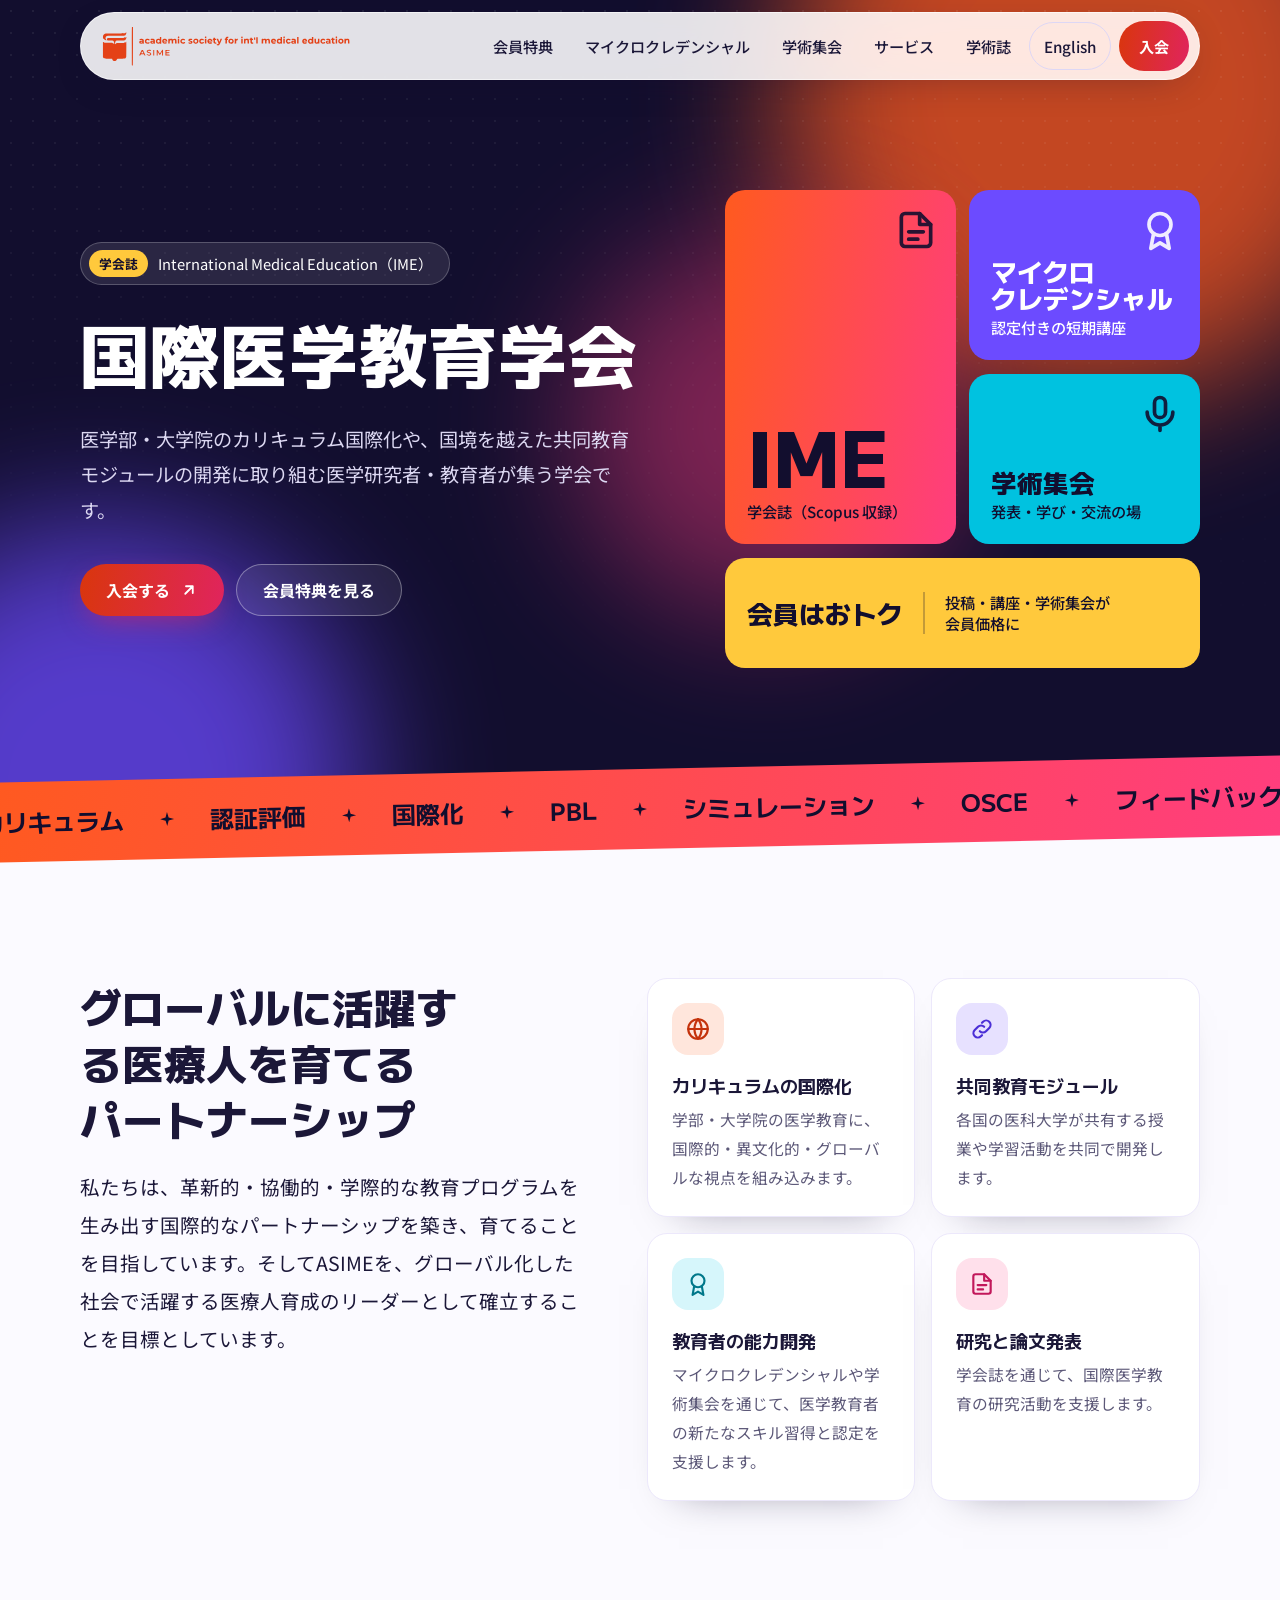
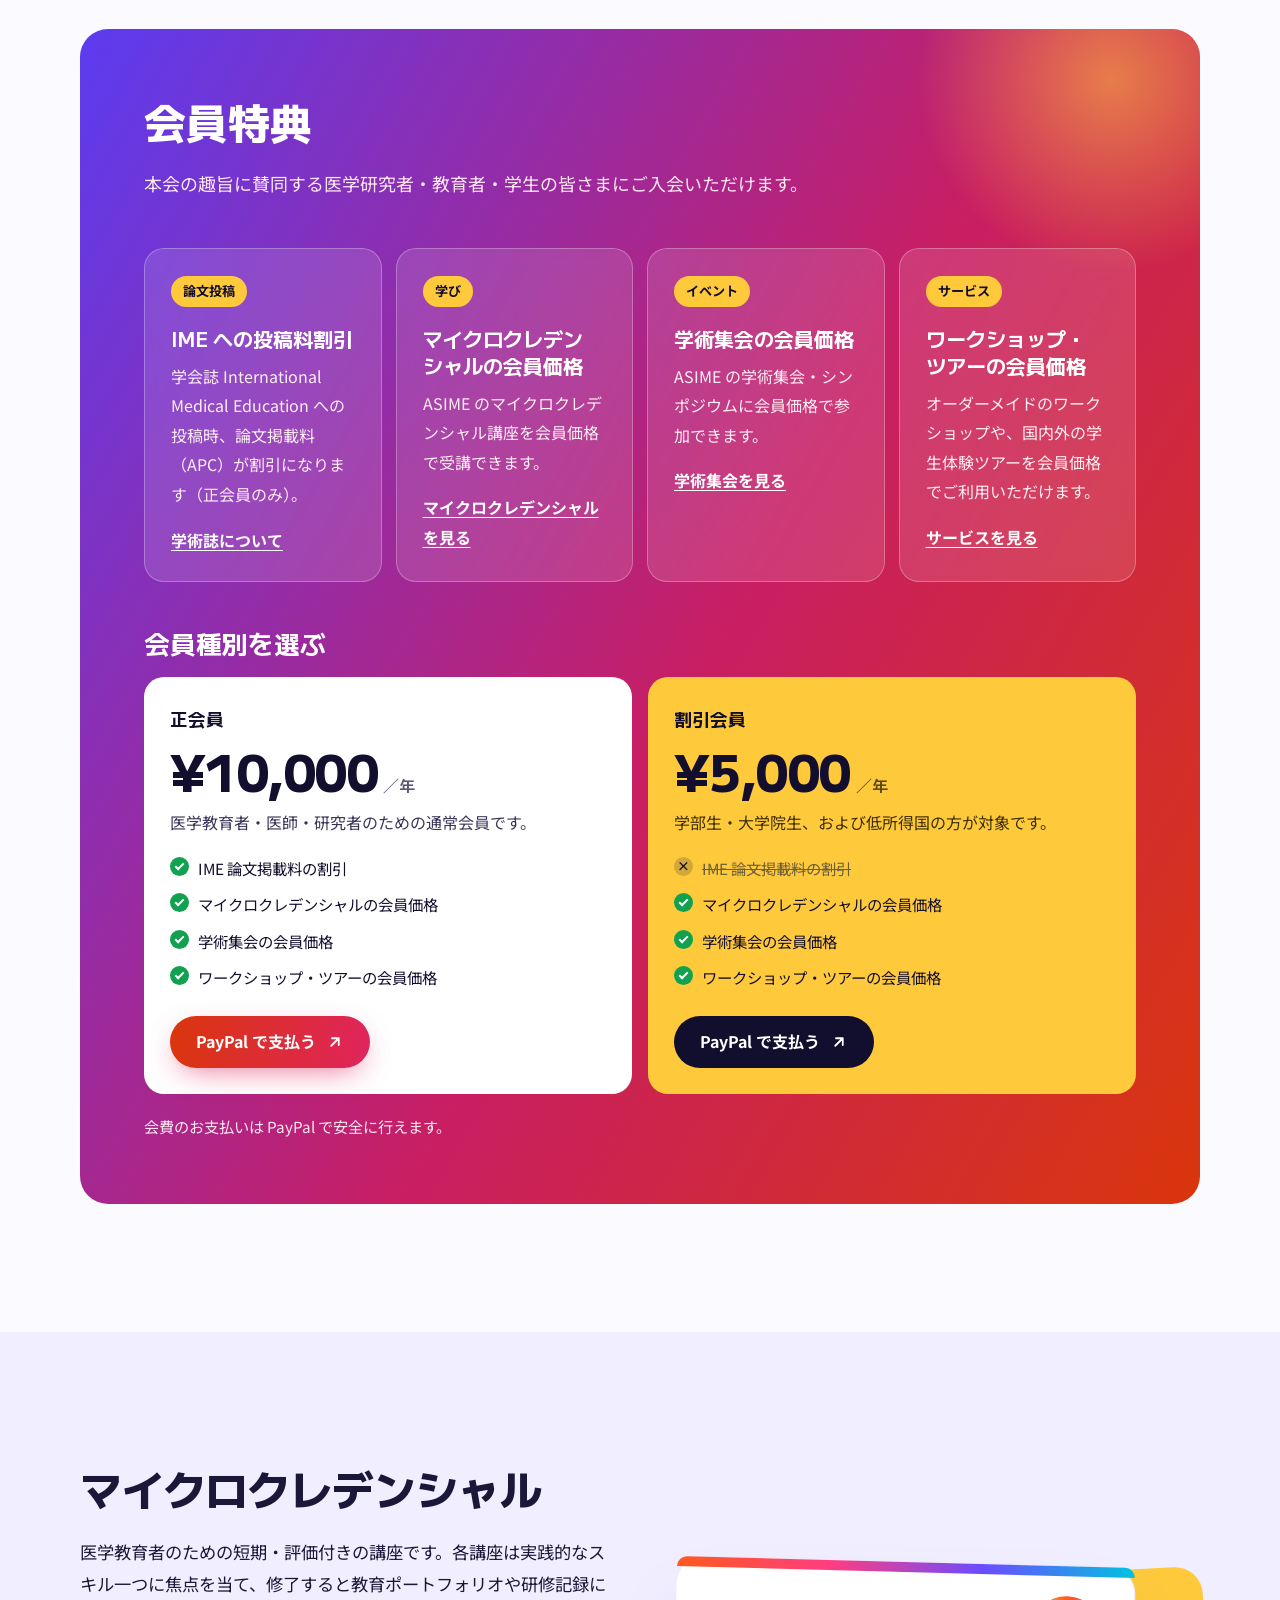
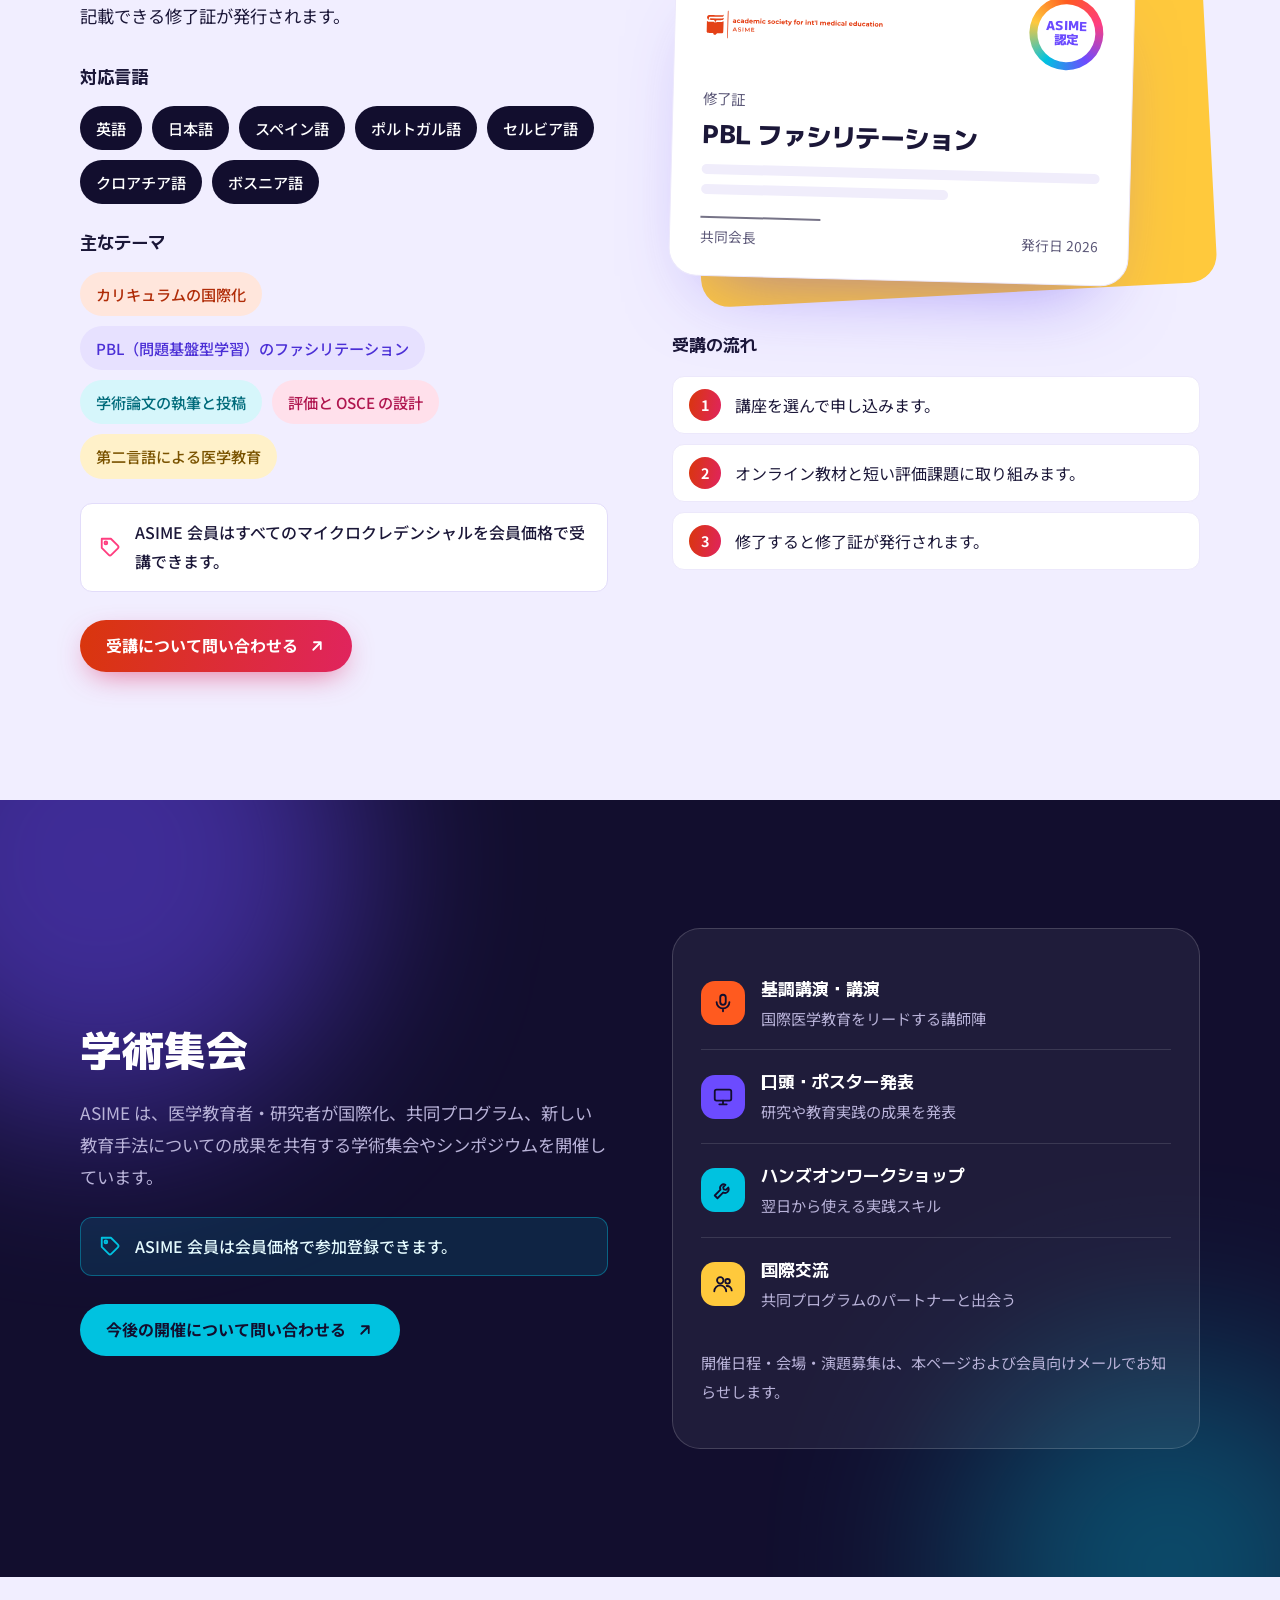
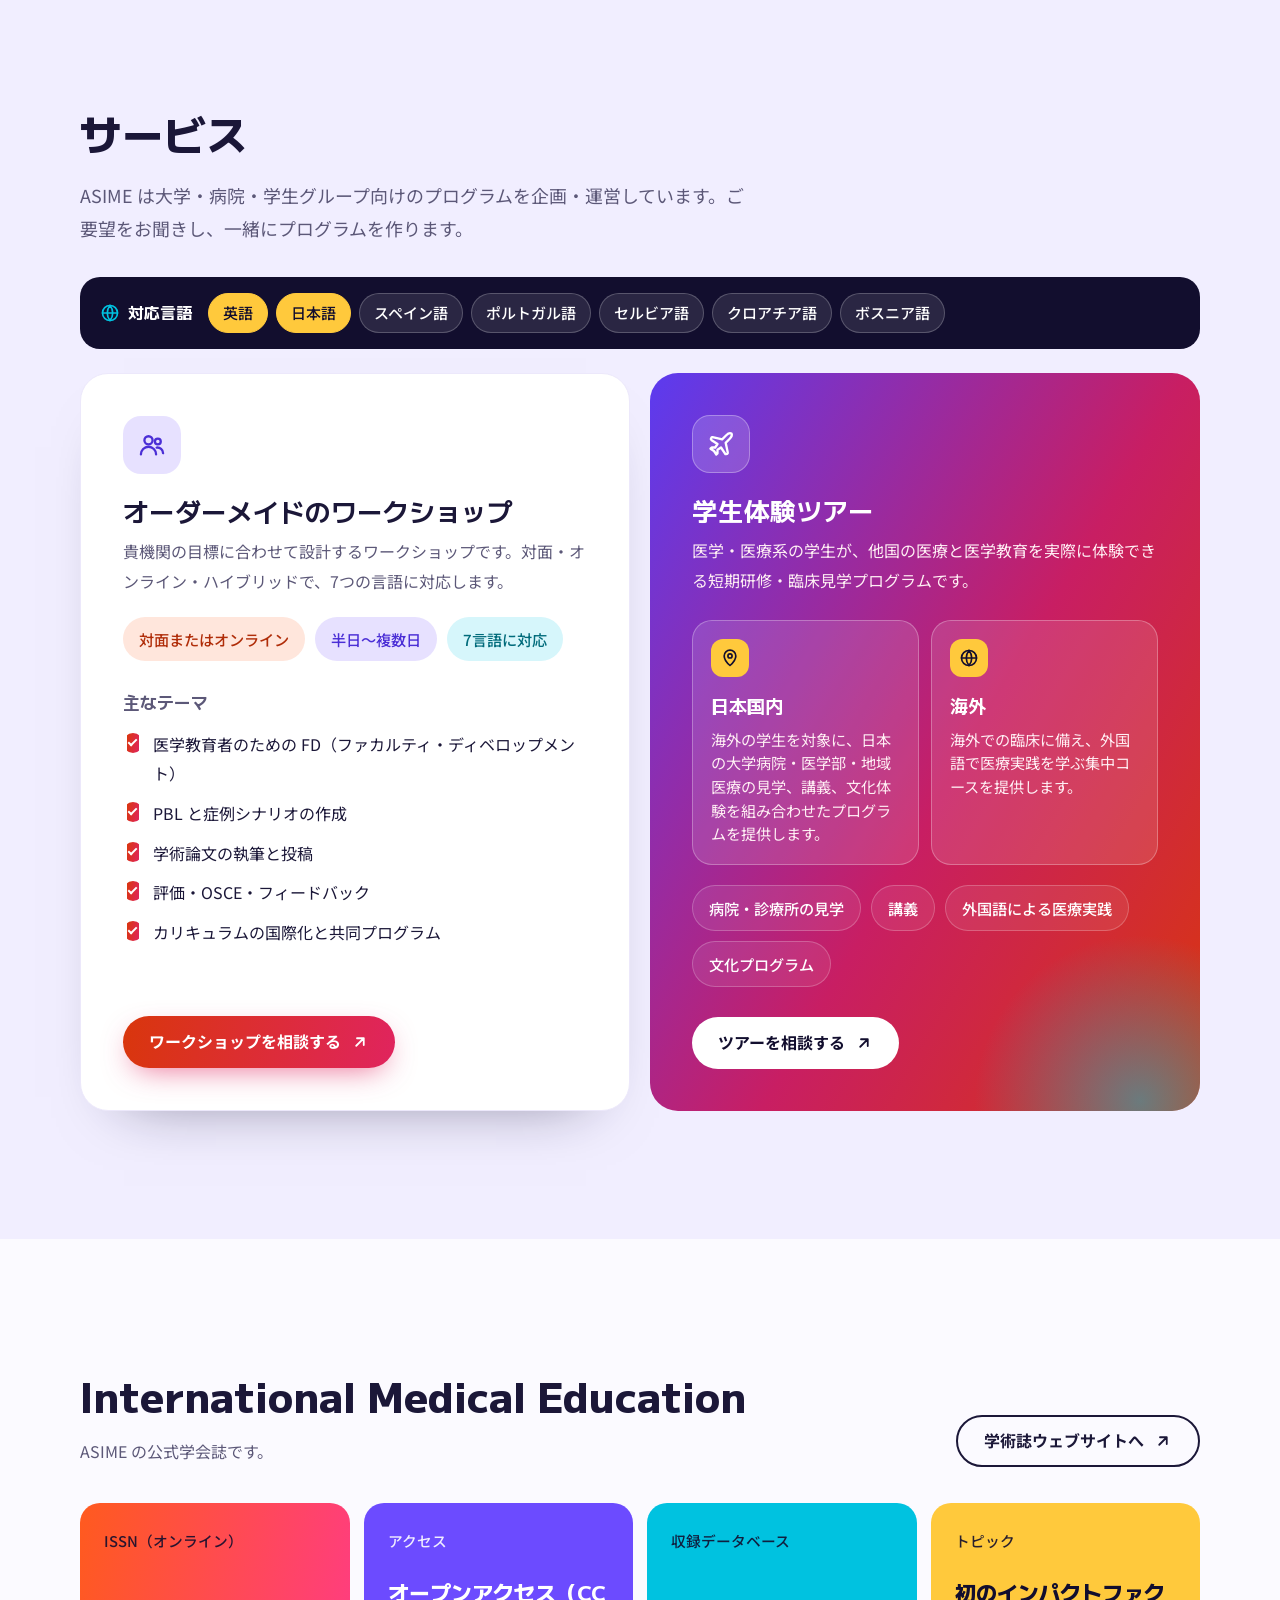
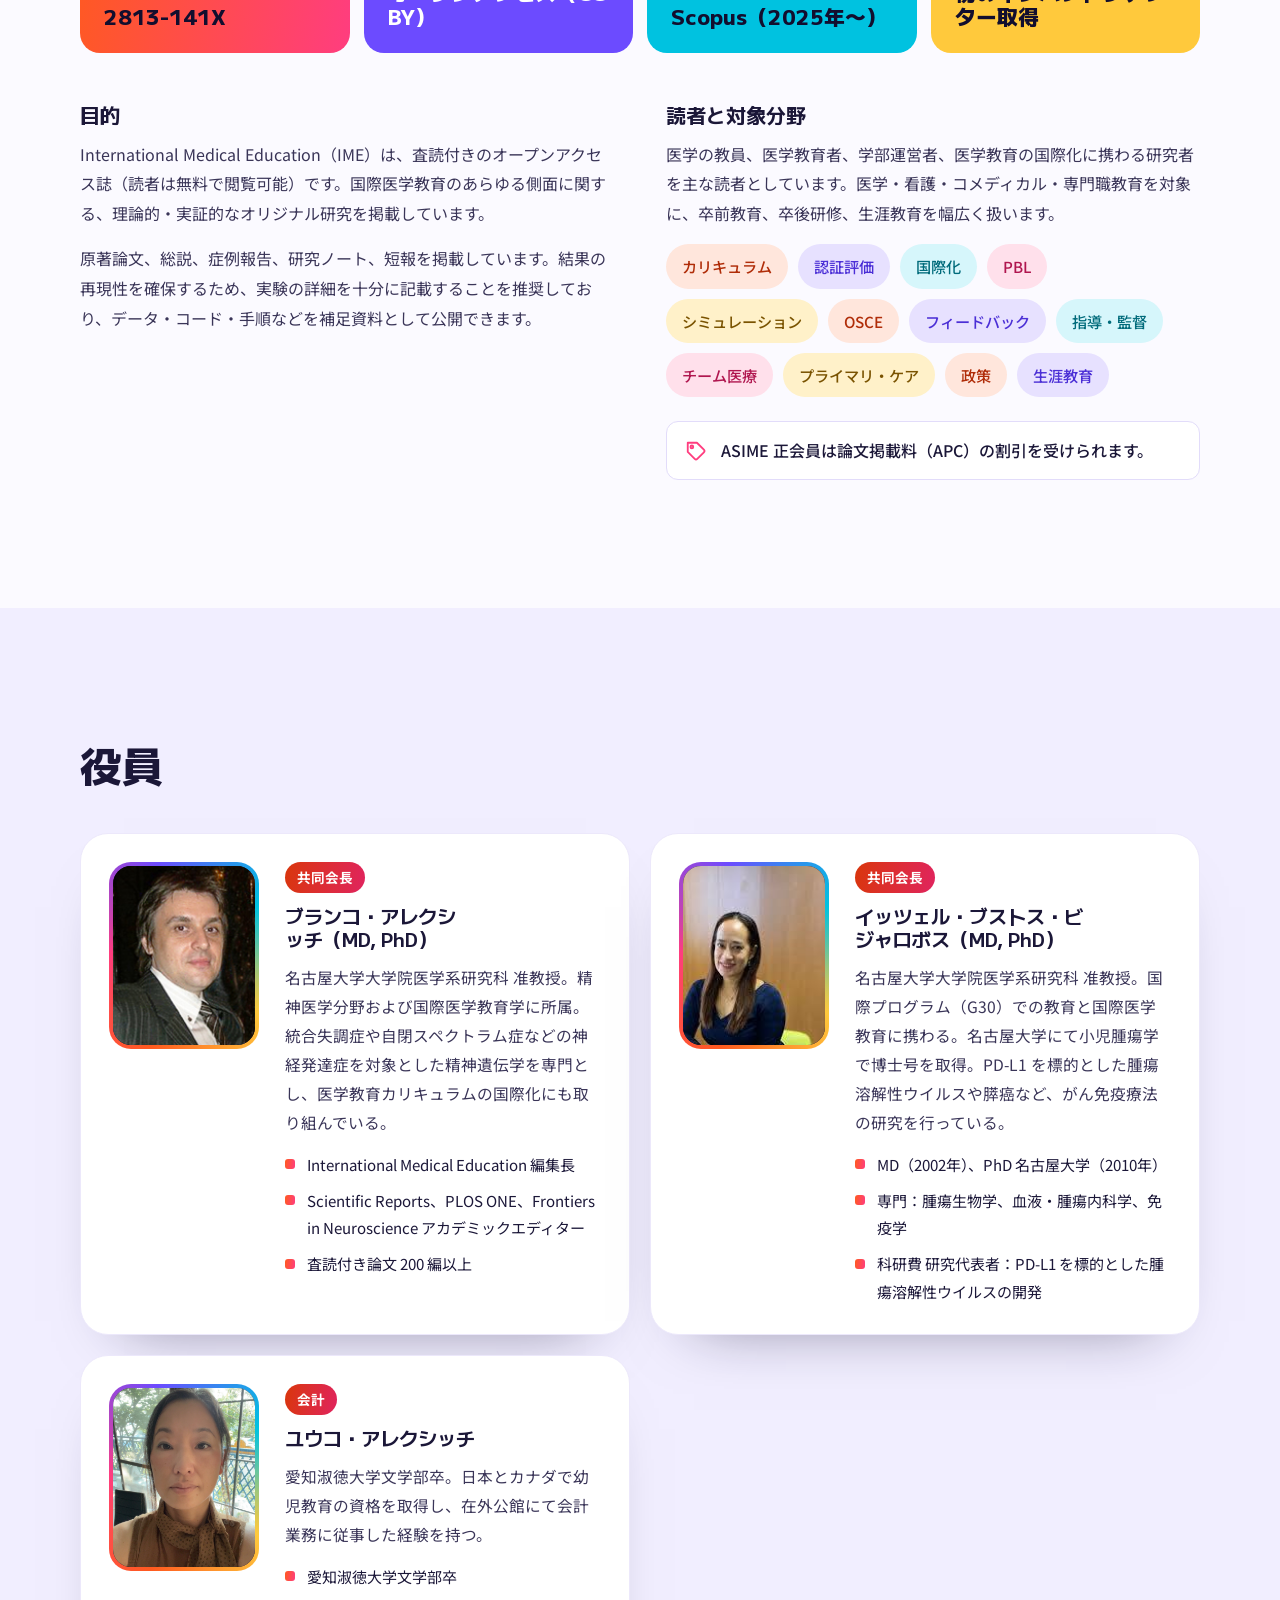
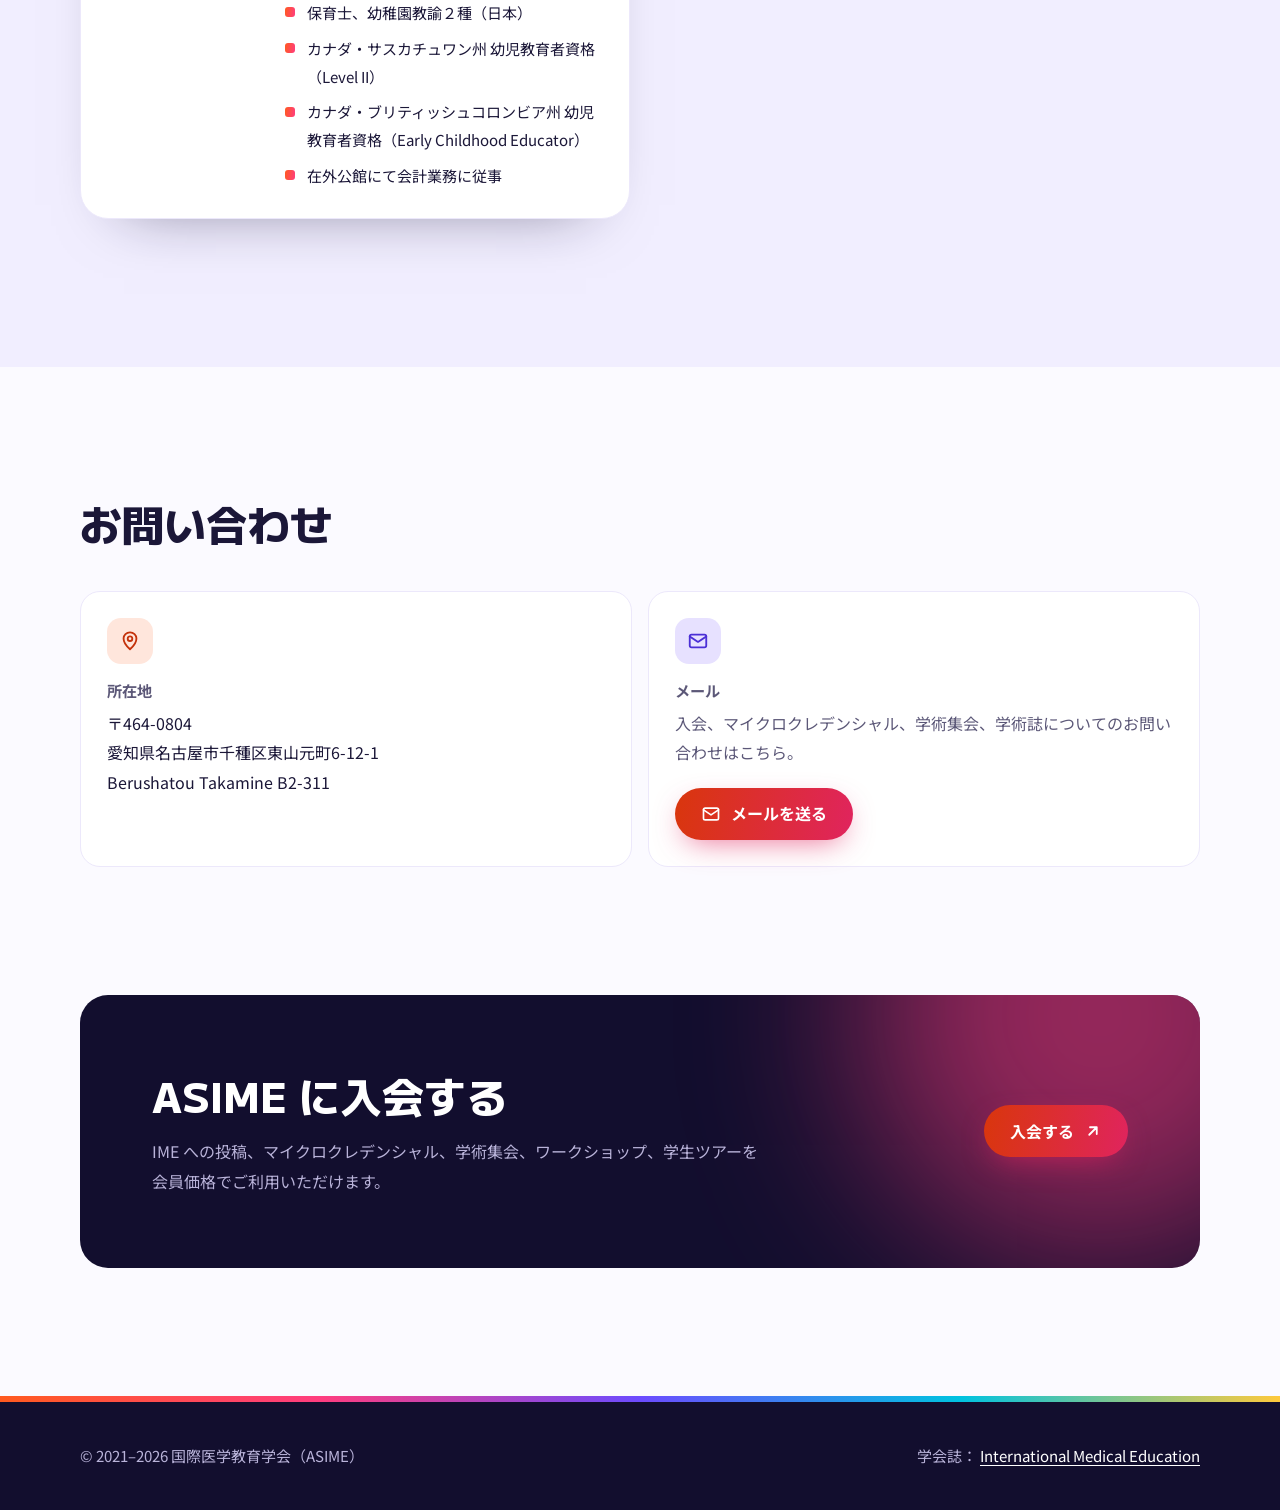
==== commit e30a26ca: "No LU" ====
--- a/ja/index.html
+++ b/ja/index.html
@@ -165,7 +165,7 @@
           <div class="ic"><svg viewBox="0 0 24 24" fill="none" stroke="currentColor" stroke-width="2" stroke-linecap="round" stroke-linejoin="round"><path d="M17.8 19.2 16 11l3.5-3.5C21 6 21.5 4 21 3c-1-.5-3 0-4.5 1.5L13 8 4.8 6.2c-.5-.1-.9.1-1.1.5l-.3.5c-.2.5-.1 1 .3 1.3L9 12l-2 3H4l-1 1 3 2 2 3 1-1v-3l3-2 3.5 5.3c.3.4.8.5 1.3.3l.5-.2c.4-.3.6-.7.5-1.2z"/></svg></div>
           <h3>学生体験ツアー</h3>
           <p>医学・医療系の学生が、他国の医療と医学教育を実際に体験できる短期研修・臨床見学プログラムです。</p>
-          <div class="where"><div class="w"><span class="wi"><svg viewBox="0 0 24 24" fill="none" stroke="currentColor" stroke-width="2" stroke-linecap="round" stroke-linejoin="round"><path d="M12 21s-7-6.2-7-11.5a7 7 0 0 1 14 0C19 14.8 12 21 12 21z"/><circle cx="12" cy="9.5" r="2.5"/></svg></span><b>日本国内</b><span>海外の学生を対象に、日本の大学病院・医学部・地域医療の見学、講義、文化体験を組み合わせたプログラムを提供します。</span></div><div class="w"><span class="wi"><svg viewBox="0 0 24 24" fill="none" stroke="currentColor" stroke-width="2" stroke-linecap="round" stroke-linejoin="round"><circle cx="12" cy="12" r="9"/><path d="M3 12h18M12 3a14 14 0 0 1 0 18M12 3a14 14 0 0 0 0 18"/></svg></span><b>海外</b><span>海外での臨床に備え、外国語で医療実践を学ぶ集中コースを提供します。学生交流は現在、ランカスター大学（英国）と行っています。</span></div></div>
+          <div class="where"><div class="w"><span class="wi"><svg viewBox="0 0 24 24" fill="none" stroke="currentColor" stroke-width="2" stroke-linecap="round" stroke-linejoin="round"><path d="M12 21s-7-6.2-7-11.5a7 7 0 0 1 14 0C19 14.8 12 21 12 21z"/><circle cx="12" cy="9.5" r="2.5"/></svg></span><b>日本国内</b><span>海外の学生を対象に、日本の大学病院・医学部・地域医療の見学、講義、文化体験を組み合わせたプログラムを提供します。</span></div><div class="w"><span class="wi"><svg viewBox="0 0 24 24" fill="none" stroke="currentColor" stroke-width="2" stroke-linecap="round" stroke-linejoin="round"><circle cx="12" cy="12" r="9"/><path d="M3 12h18M12 3a14 14 0 0 1 0 18M12 3a14 14 0 0 0 0 18"/></svg></span><b>海外</b><span>海外での臨床に備え、外国語で医療実践を学ぶ集中コースを提供します。</span></div></div>
           <ul class="chips glass"><li>病院・診療所の見学</li><li>講義</li><li>外国語による医療実践</li><li>文化プログラム</li></ul>
           <div class="svc-cta"><a class="btn btn-white" href="mailto:branko@med.nagoya-u.ac.jp?subject=%5BASIME%5D%20%E5%AD%A6%E7%94%9F%E4%BD%93%E9%A8%93%E3%83%84%E3%82%A2%E3%83%BC%E3%81%AE%E3%81%94%E7%9B%B8%E8%AB%87">ツアーを相談する <svg viewBox="0 0 24 24" fill="none" stroke="currentColor" stroke-width="2.4" stroke-linecap="round" stroke-linejoin="round"><path d="M7 17 17 7M8 7h9v9"/></svg></a></div>
         </article>
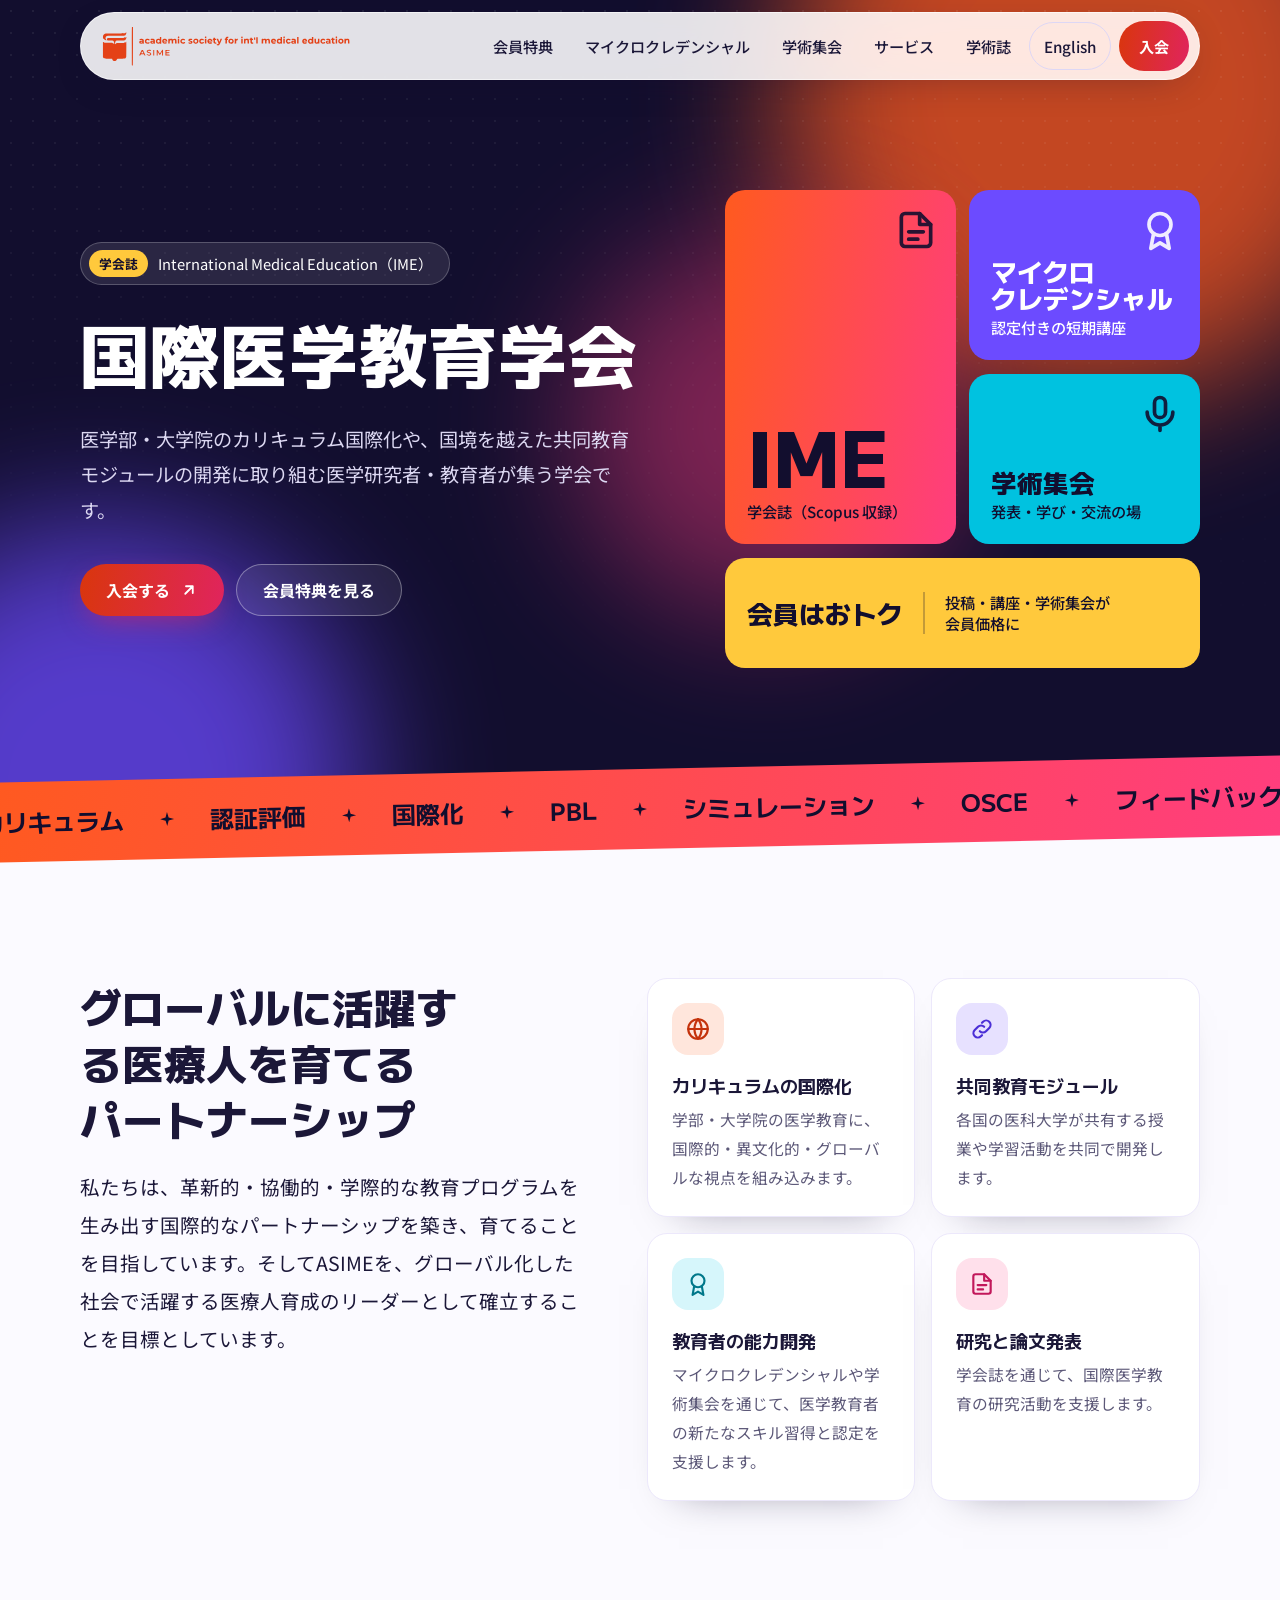
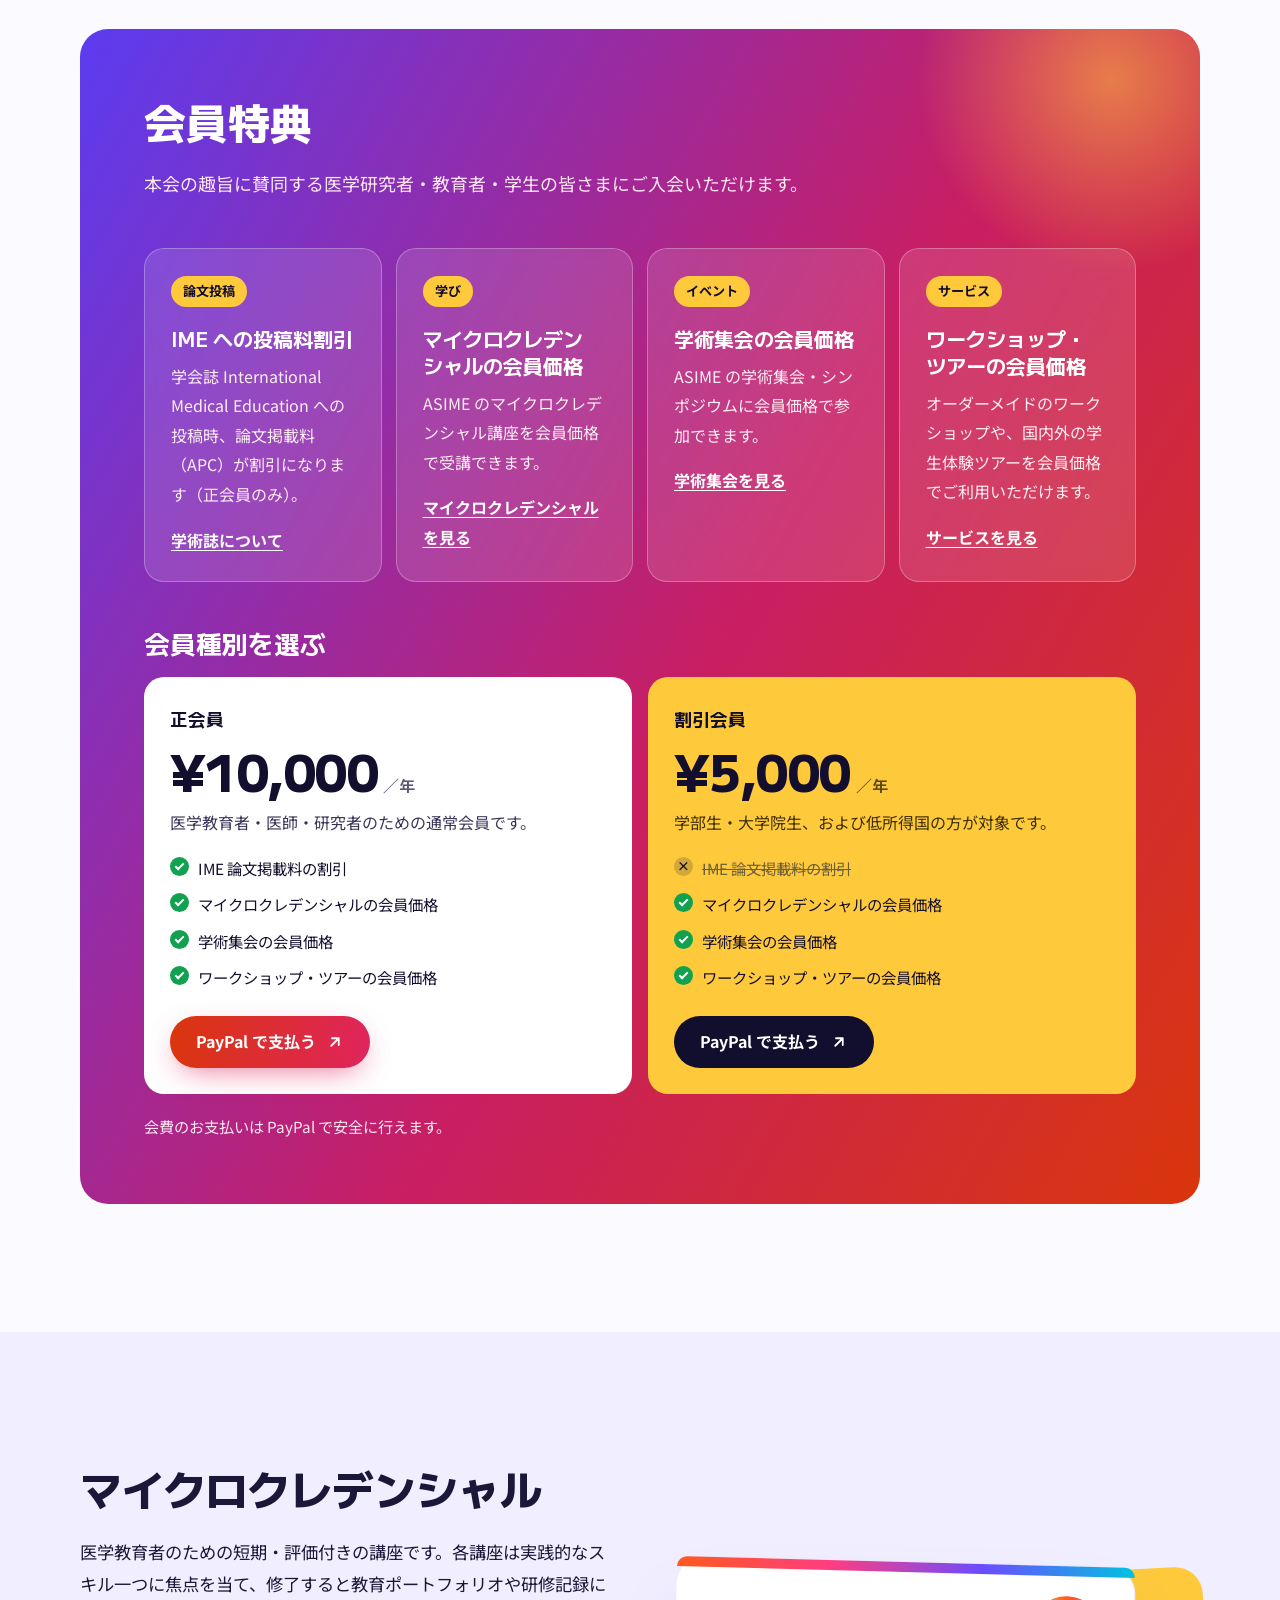
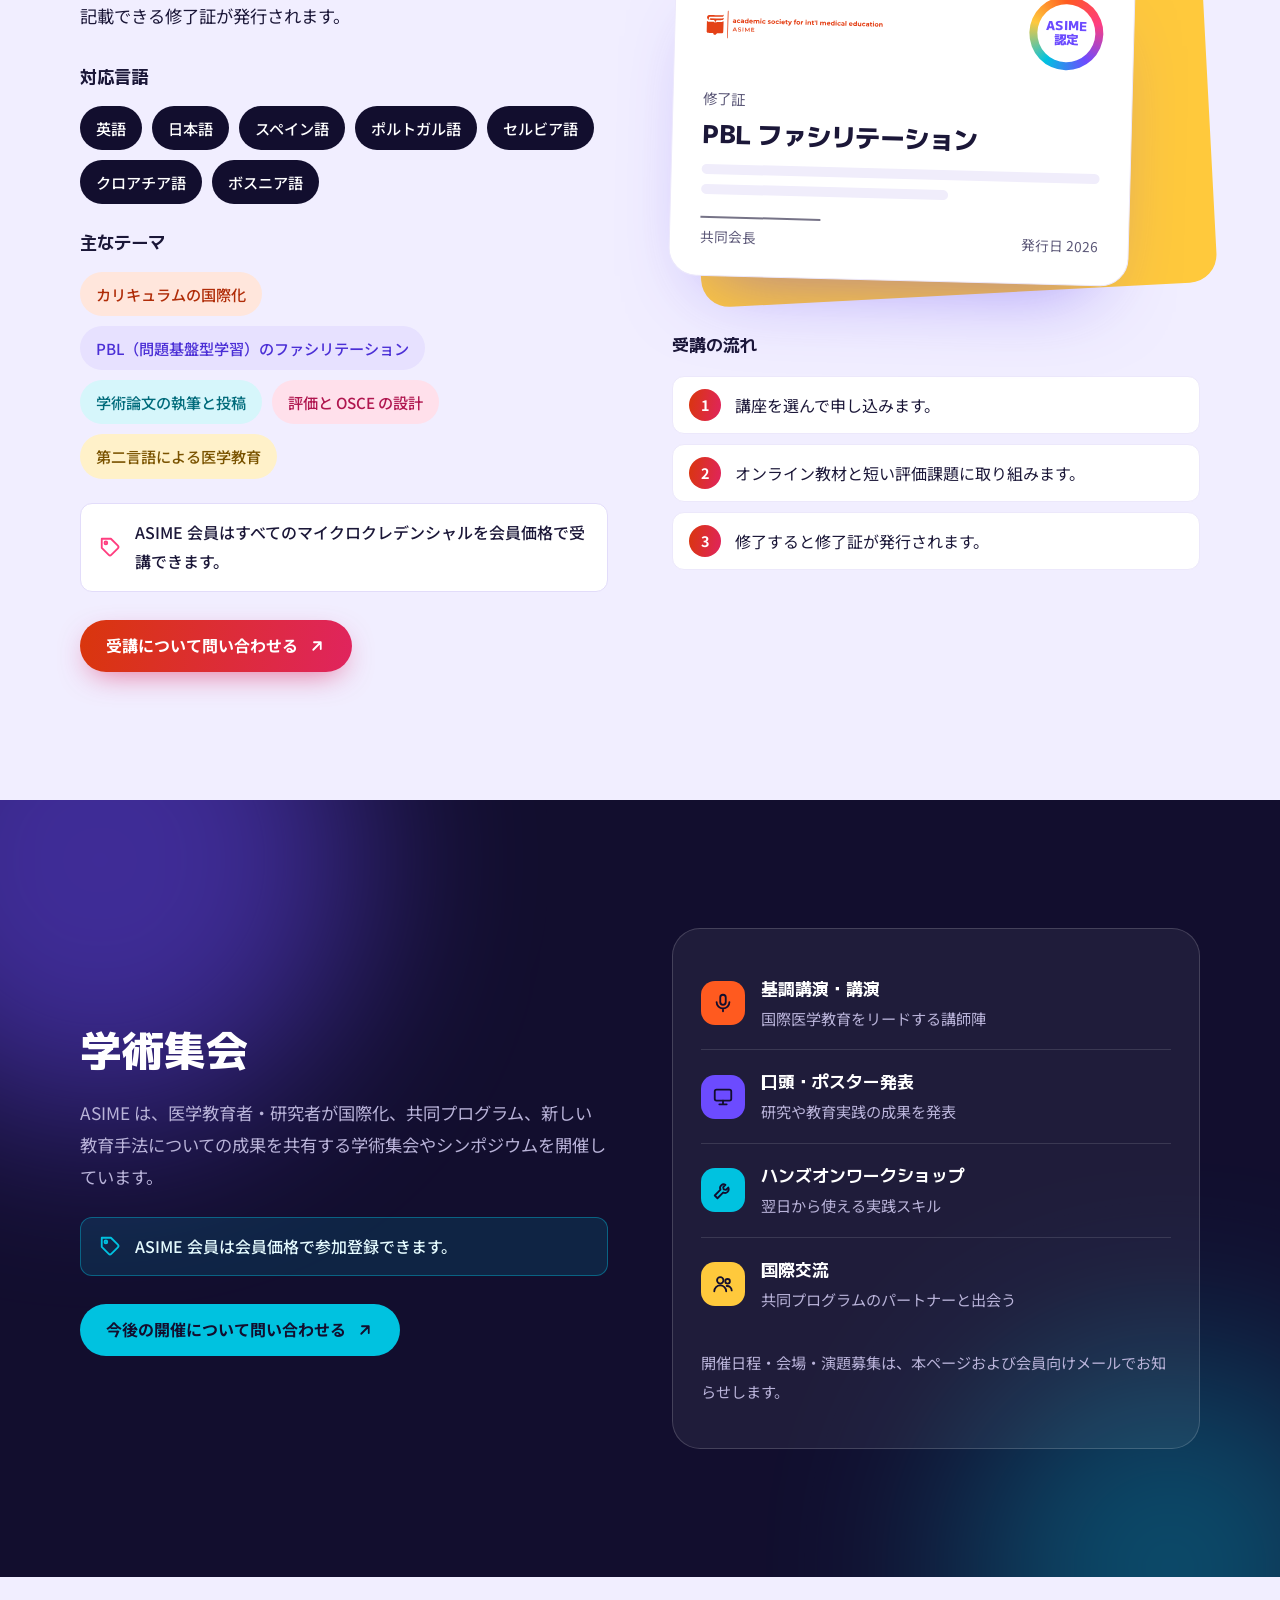
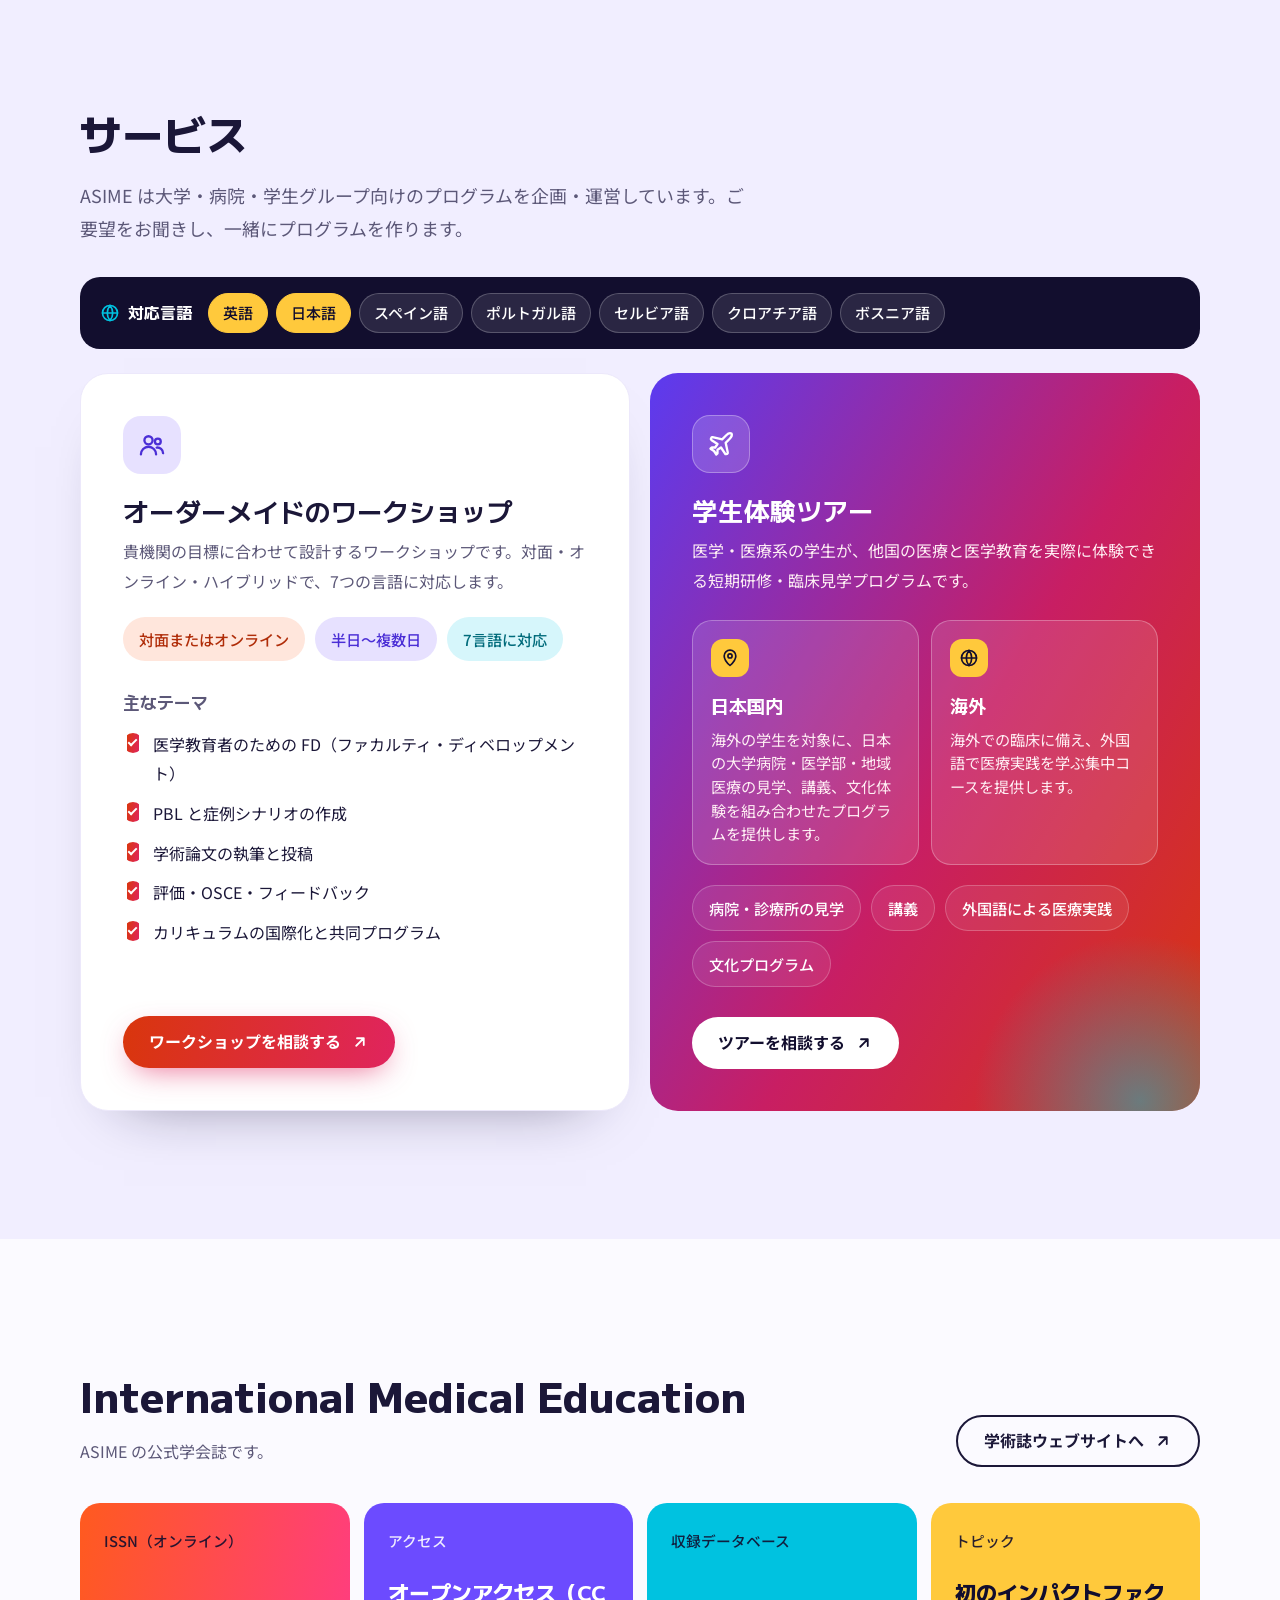
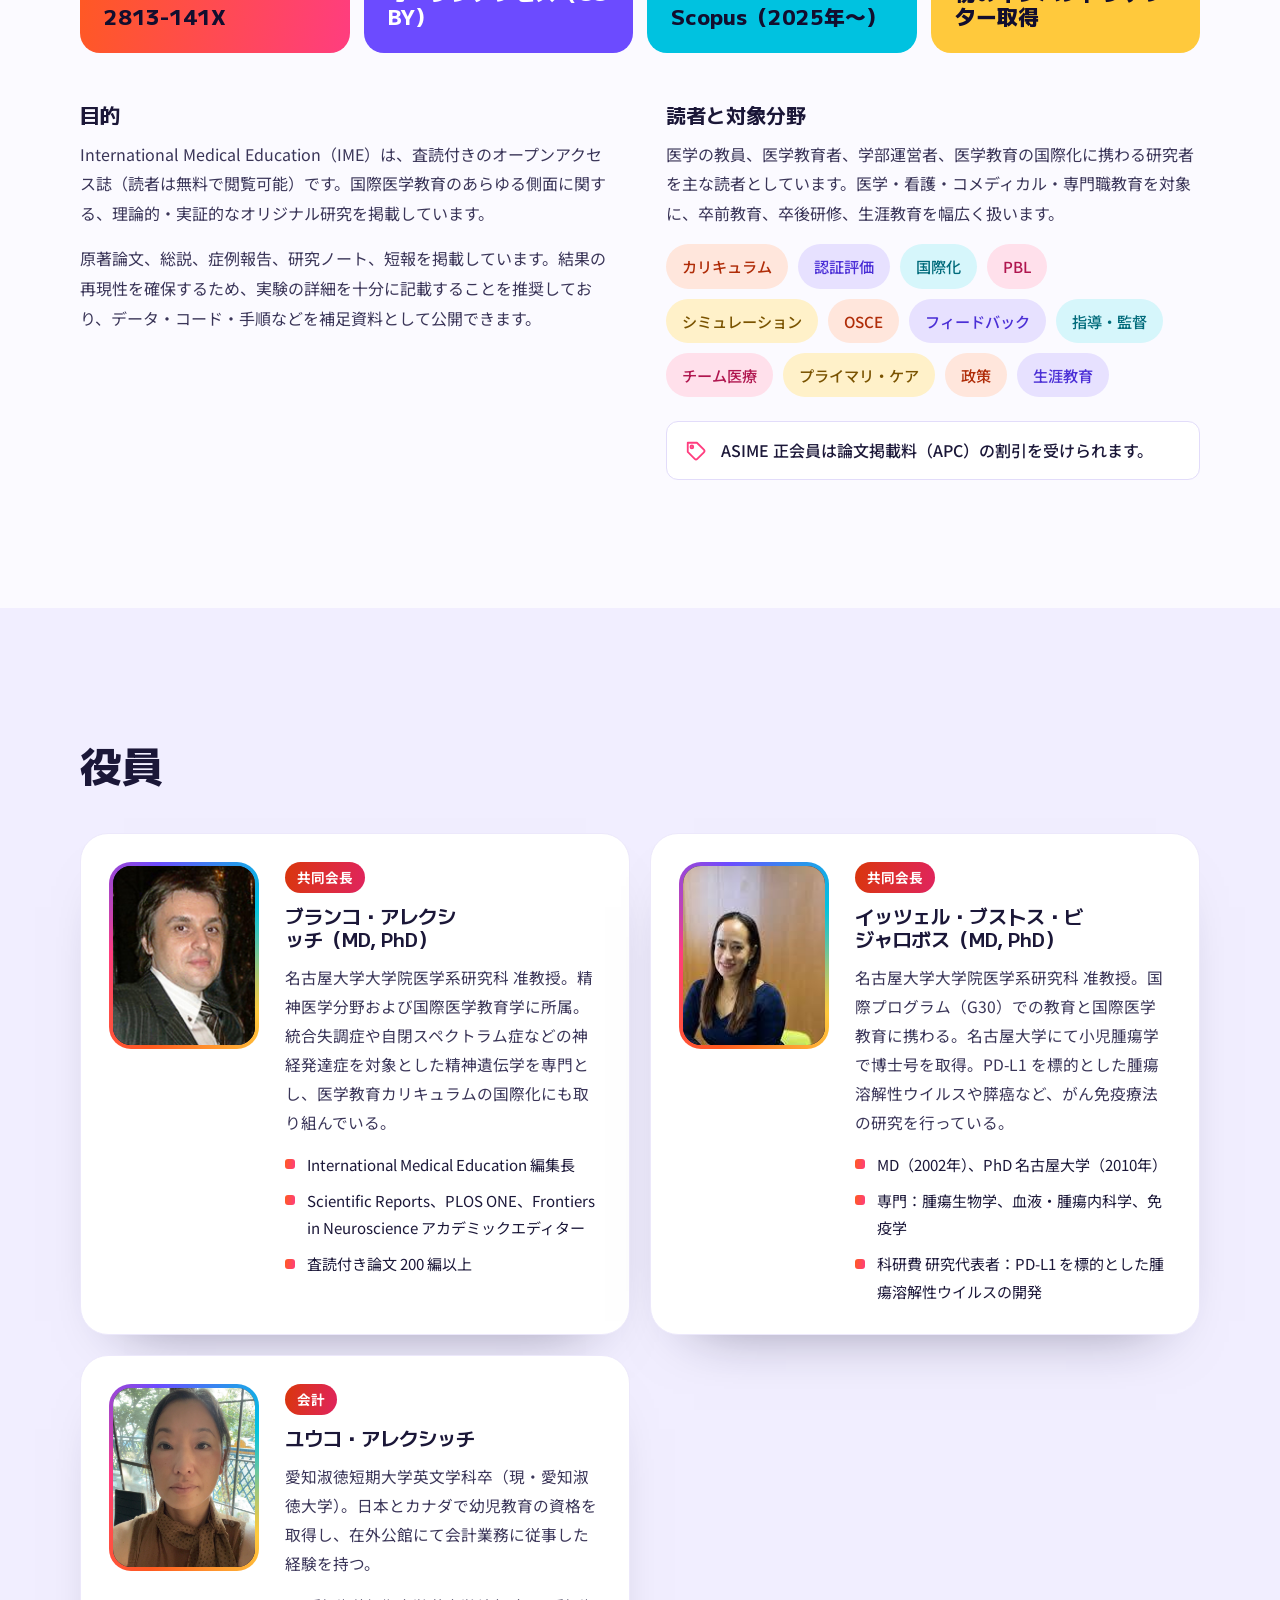
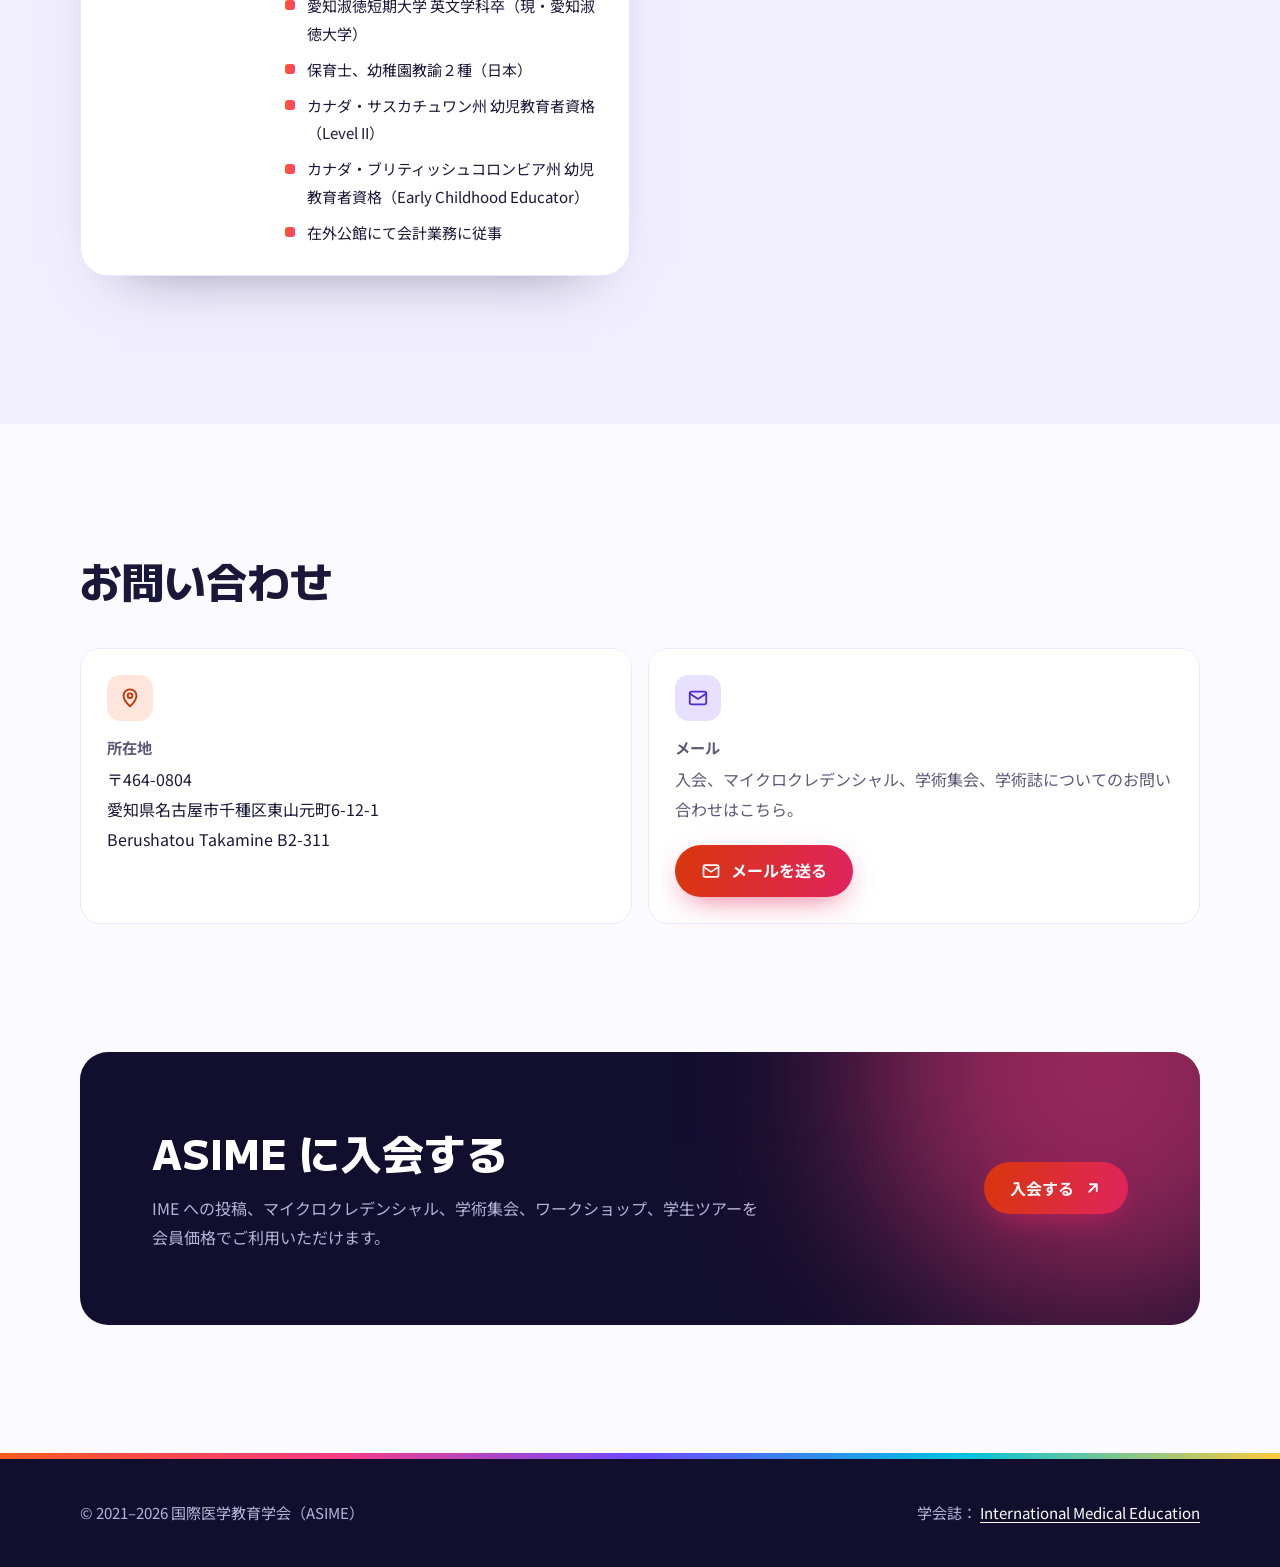
==== commit b3c2a169: "yuko cv edit" ====
--- a/ja/index.html
+++ b/ja/index.html
@@ -218,8 +218,8 @@
           <div class="bio">
             <span class="role">会計</span>
             <h3>ユウコ・アレクシッチ</h3>
-            <p>愛知淑徳大学文学部卒。日本とカナダで幼児教育の資格を取得し、在外公館にて会計業務に従事した経験を持つ。</p>
-            <ul><li>愛知淑徳大学文学部卒</li><li>保育士、幼稚園教諭２種（日本）</li><li>カナダ・サスカチュワン州 幼児教育者資格（Level II）</li><li>カナダ・ブリティッシュコロンビア州 幼児教育者資格（Early Childhood Educator）</li><li>在外公館にて会計業務に従事</li></ul>
+            <p>愛知淑徳短期大学英文学科卒（現・愛知淑徳大学）。日本とカナダで幼児教育の資格を取得し、在外公館にて会計業務に従事した経験を持つ。</p>
+            <ul><li>愛知淑徳短期大学 英文学科卒（現・愛知淑徳大学）</li><li>保育士、幼稚園教諭２種（日本）</li><li>カナダ・サスカチュワン州 幼児教育者資格（Level II）</li><li>カナダ・ブリティッシュコロンビア州 幼児教育者資格（Early Childhood Educator）</li><li>在外公館にて会計業務に従事</li></ul>
           </div>
         </article>
       </div>
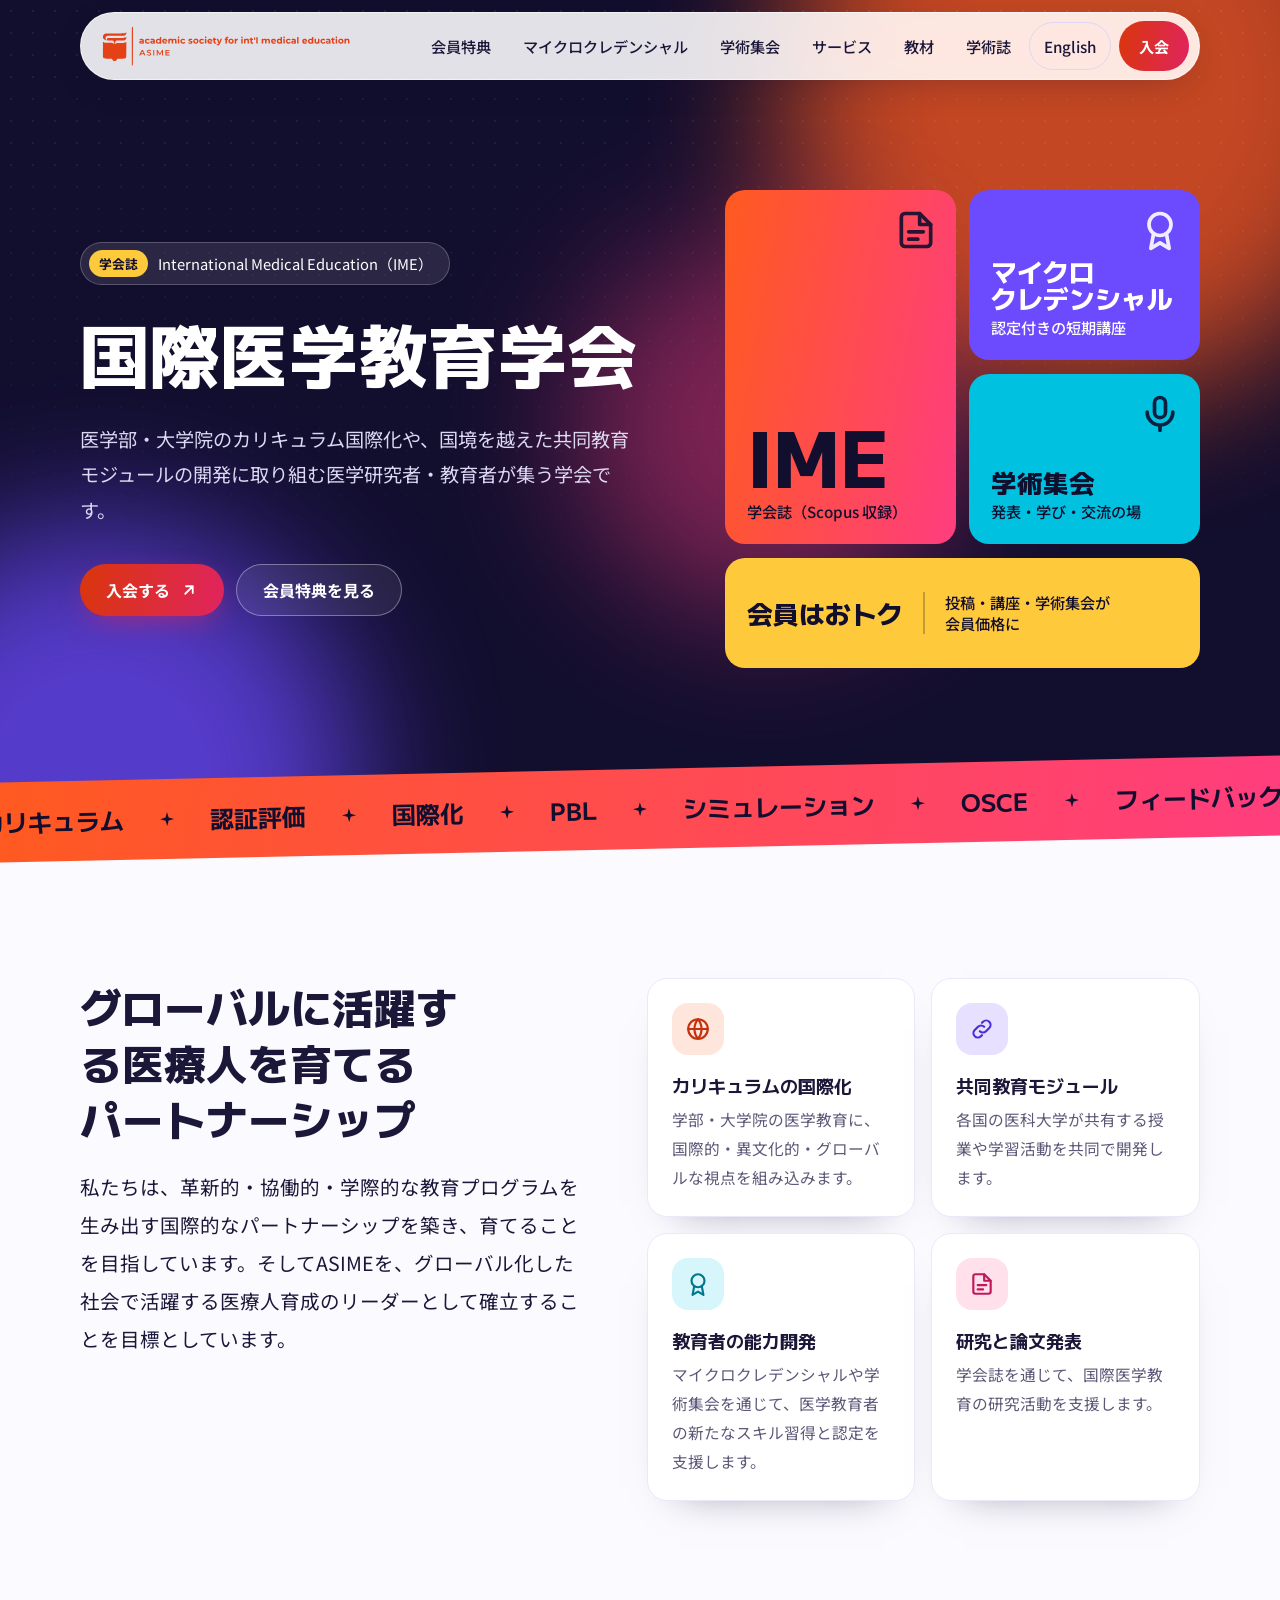
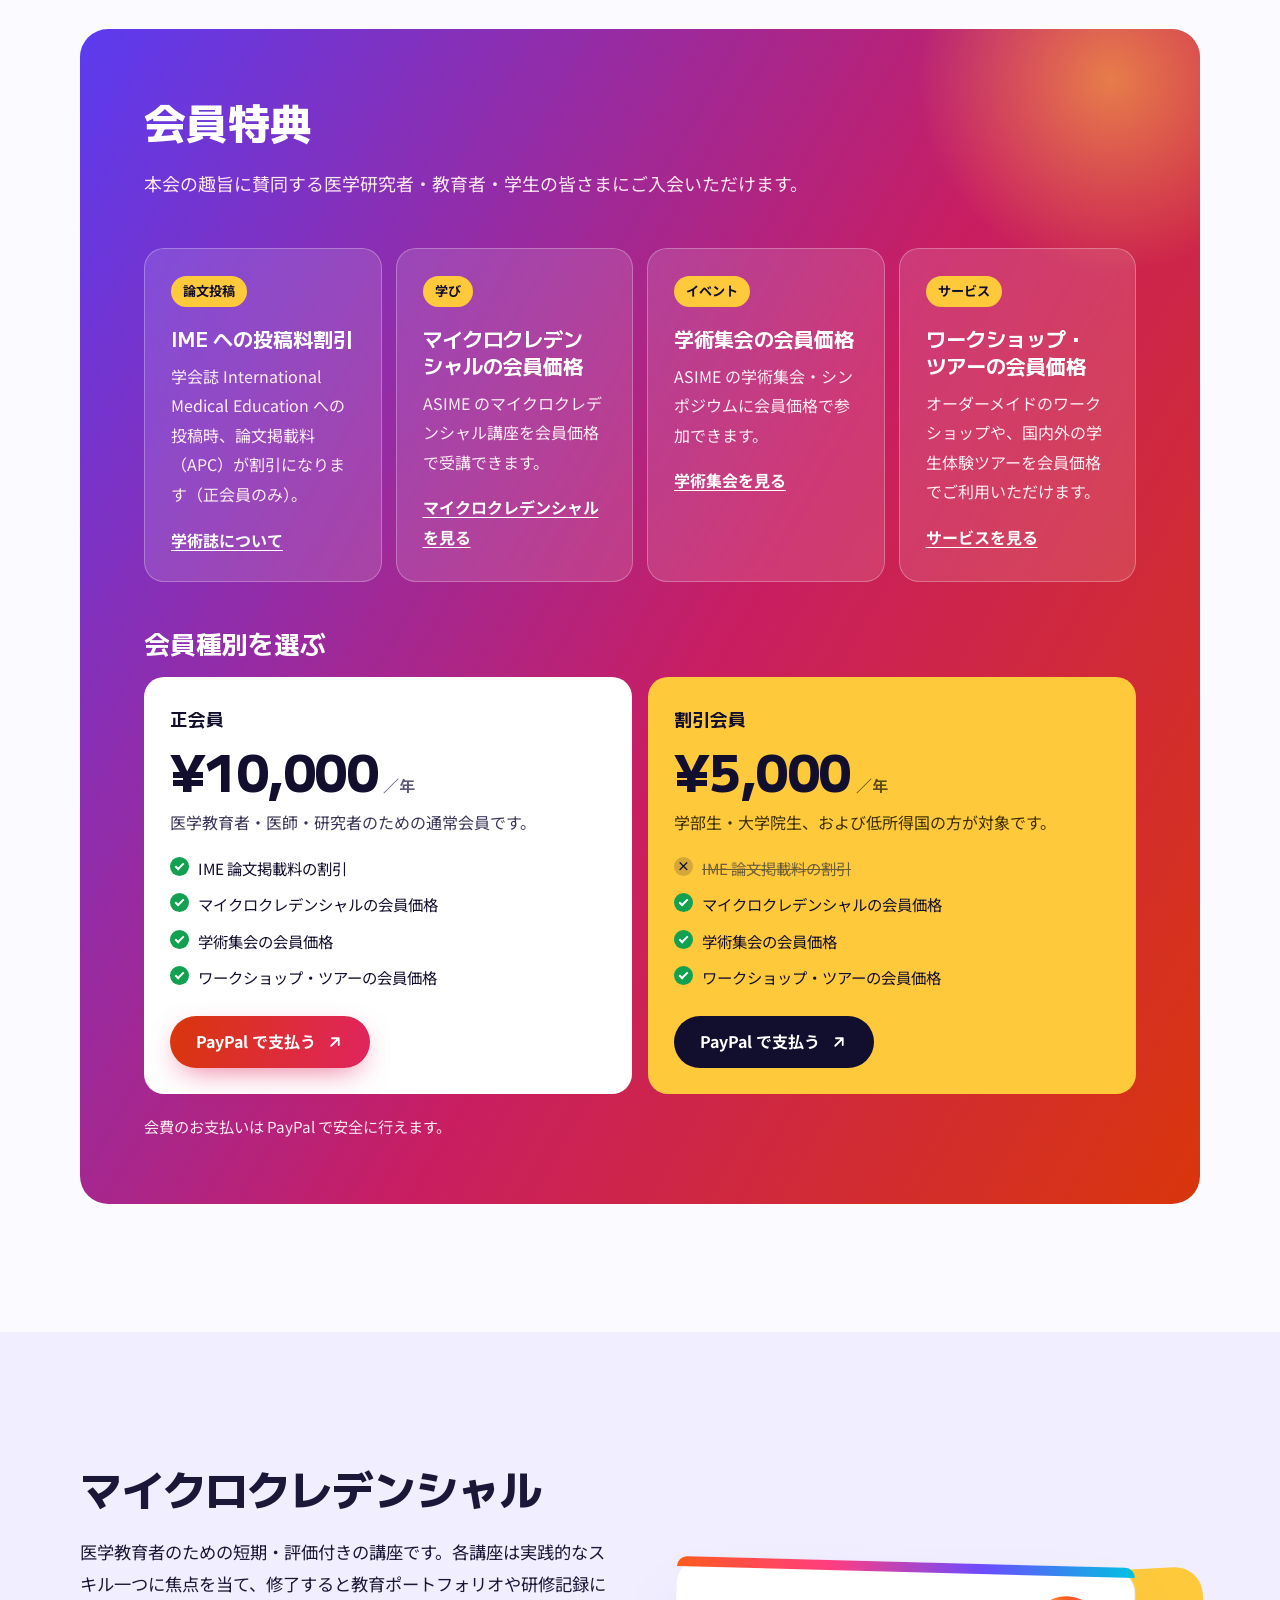
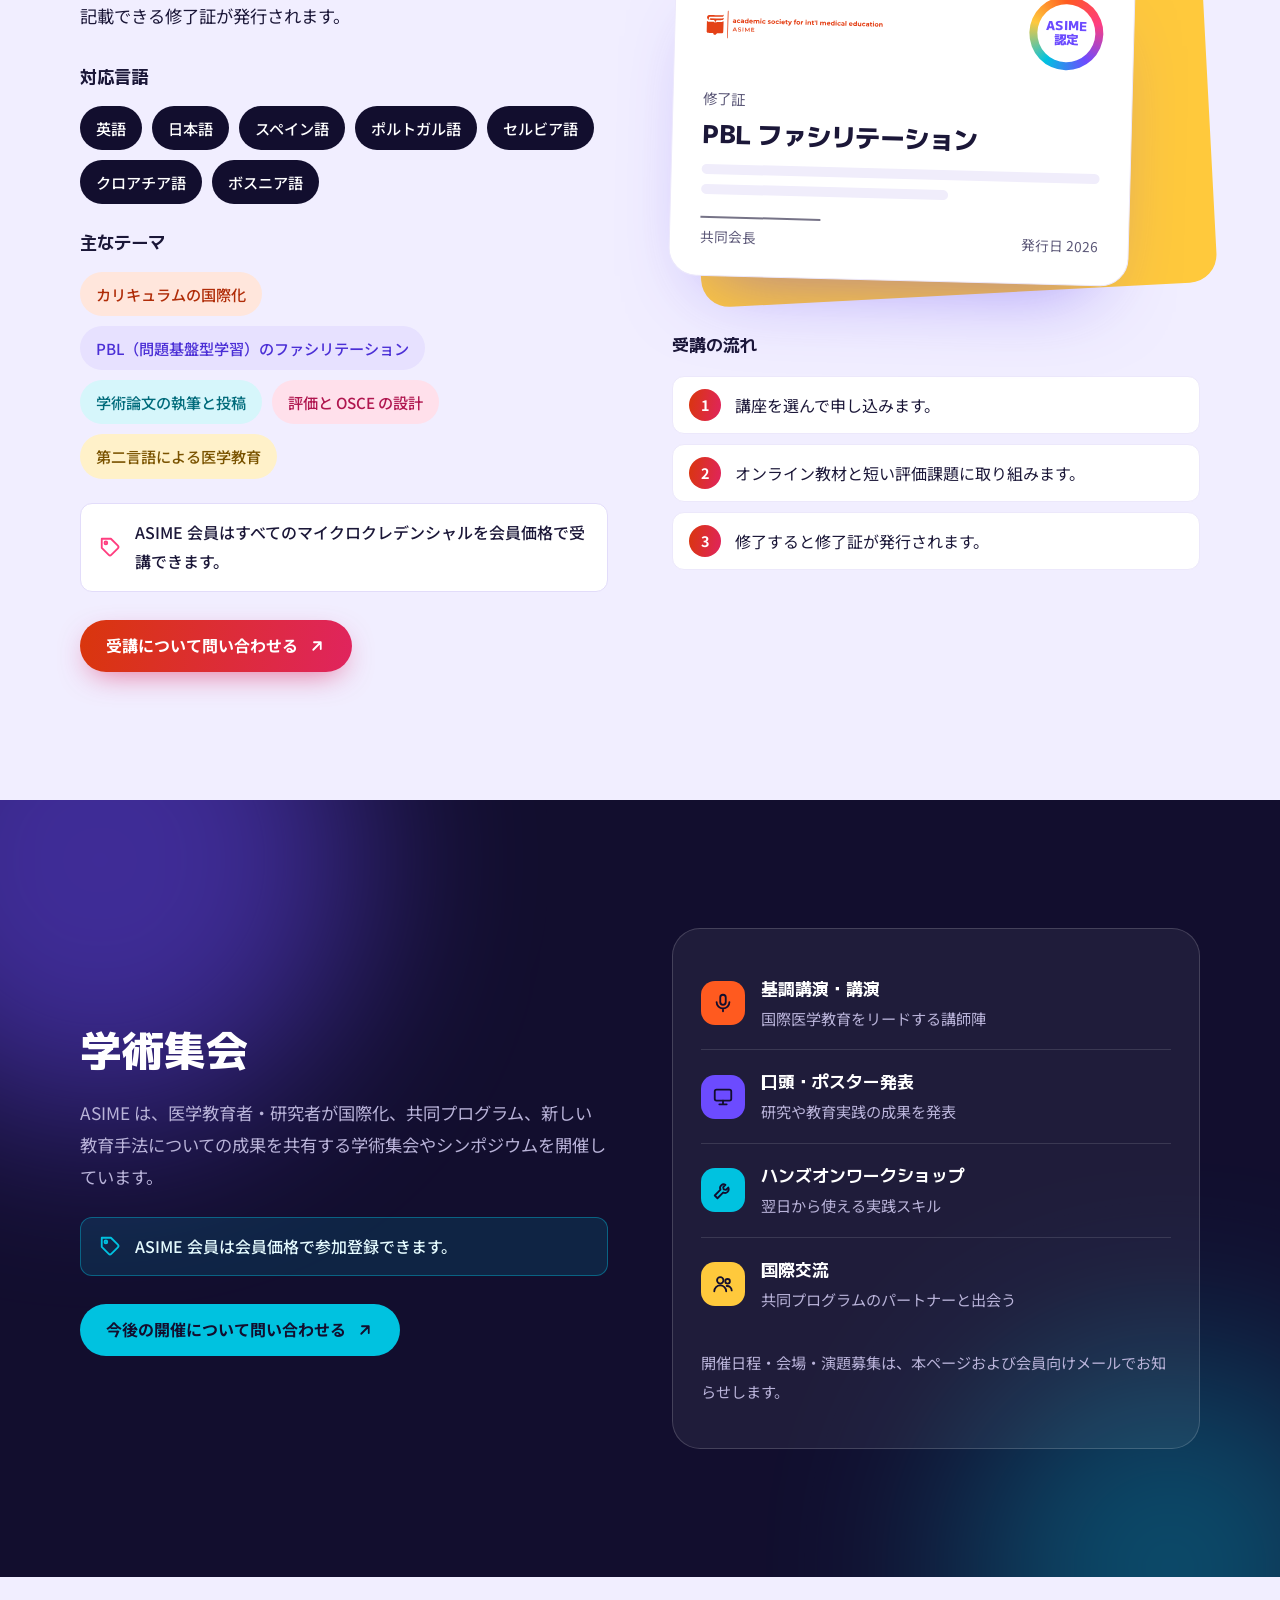
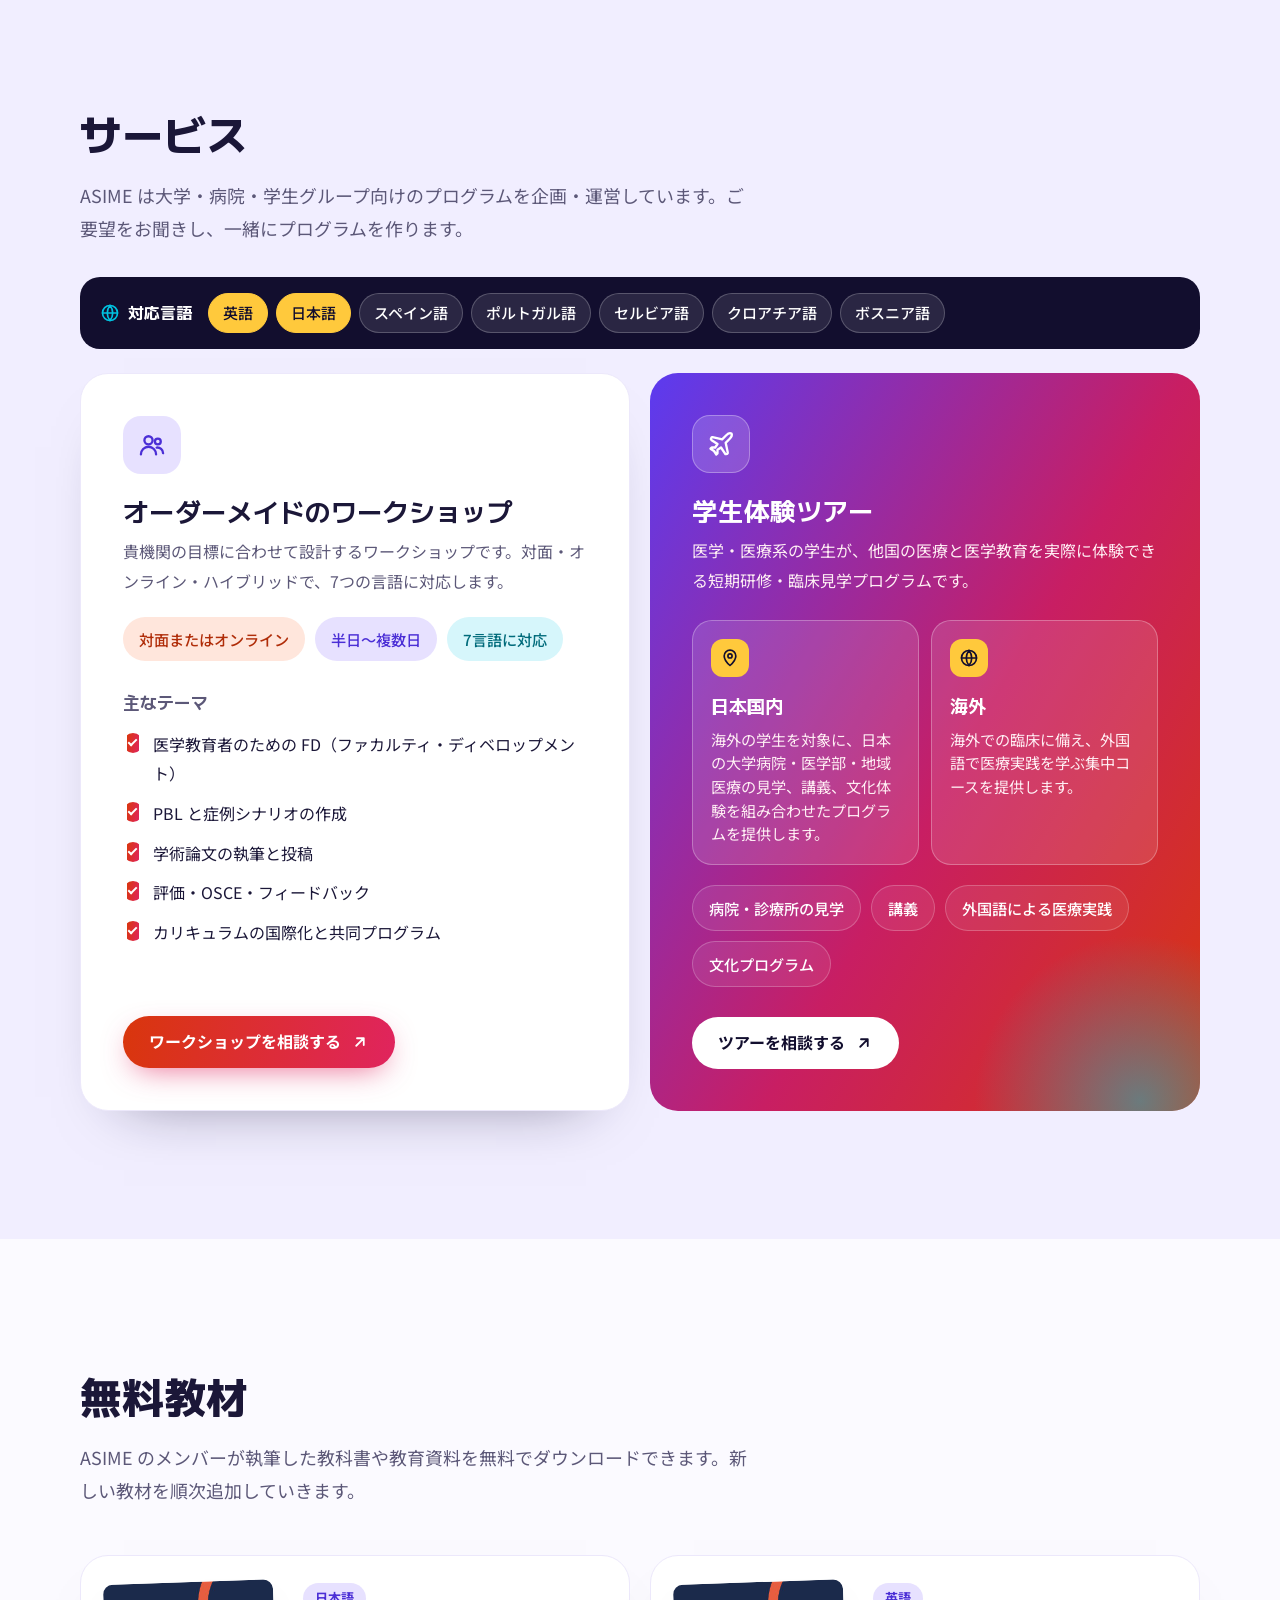
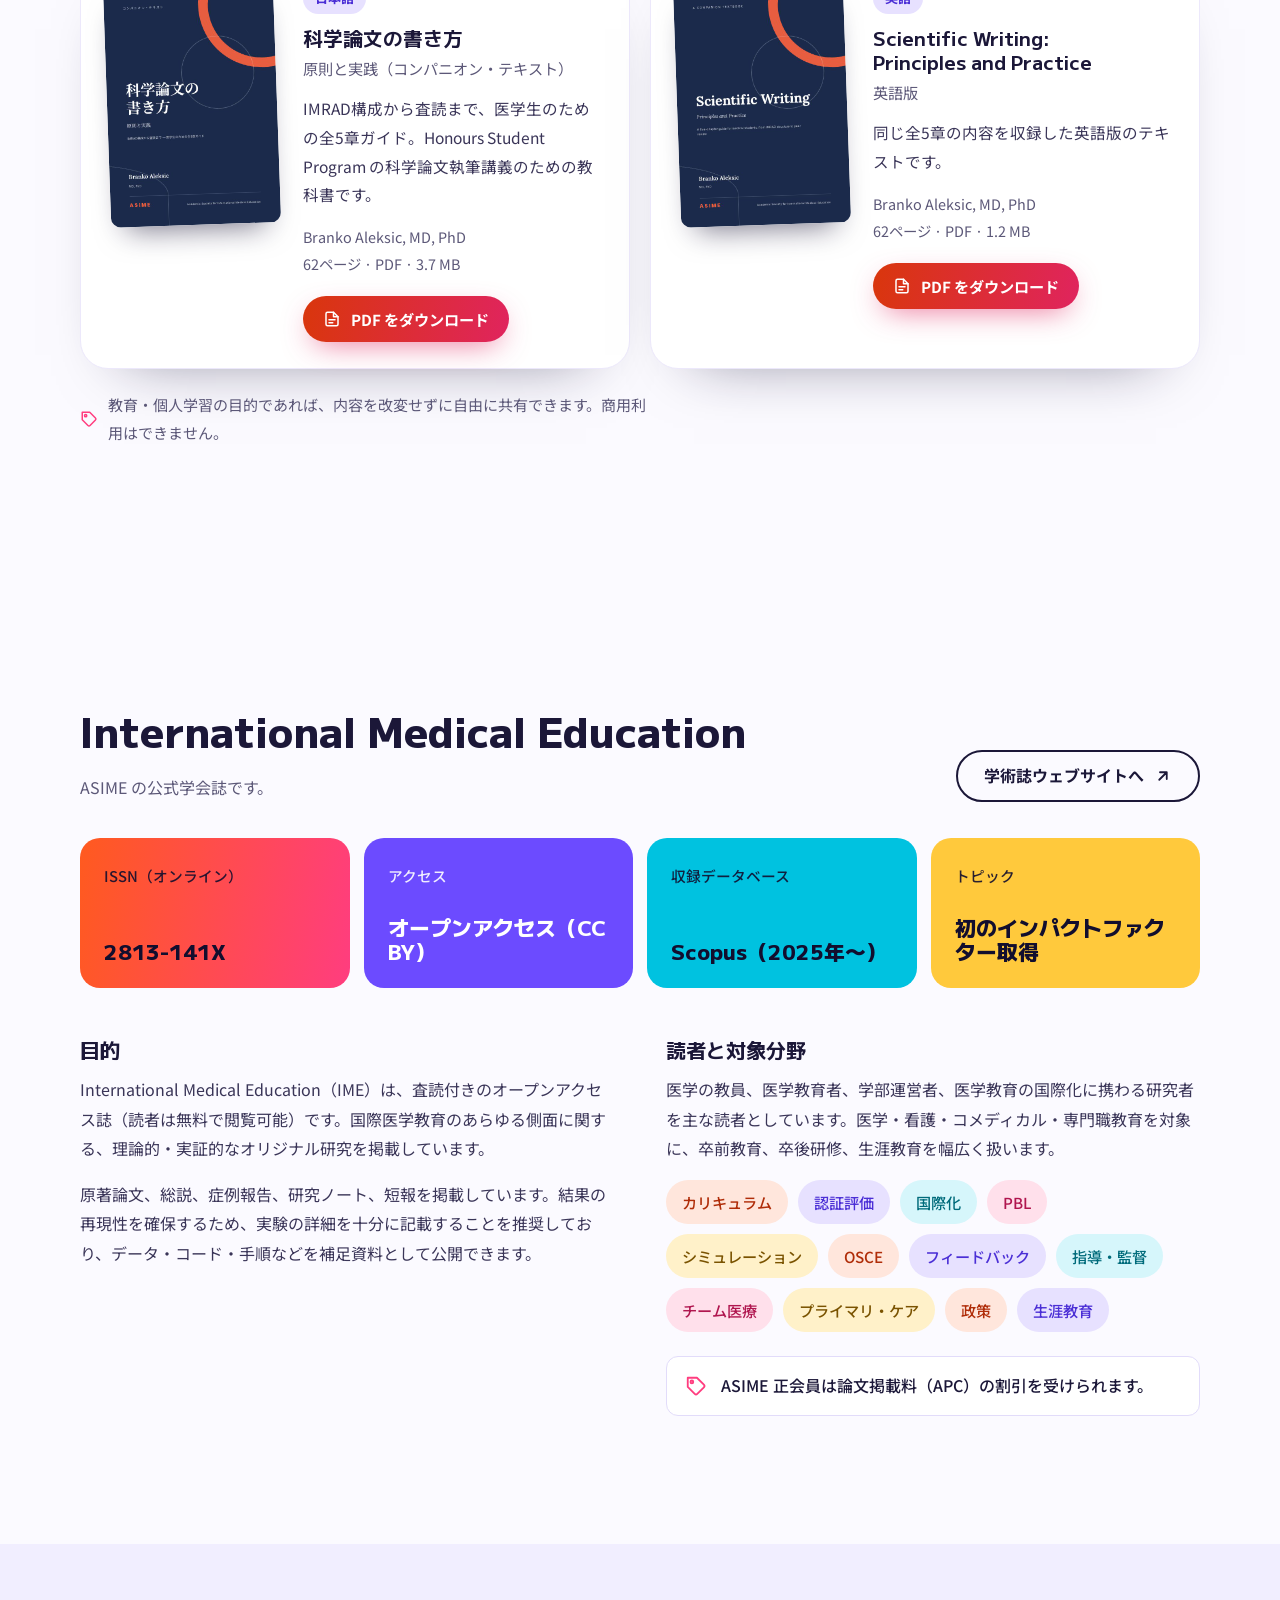
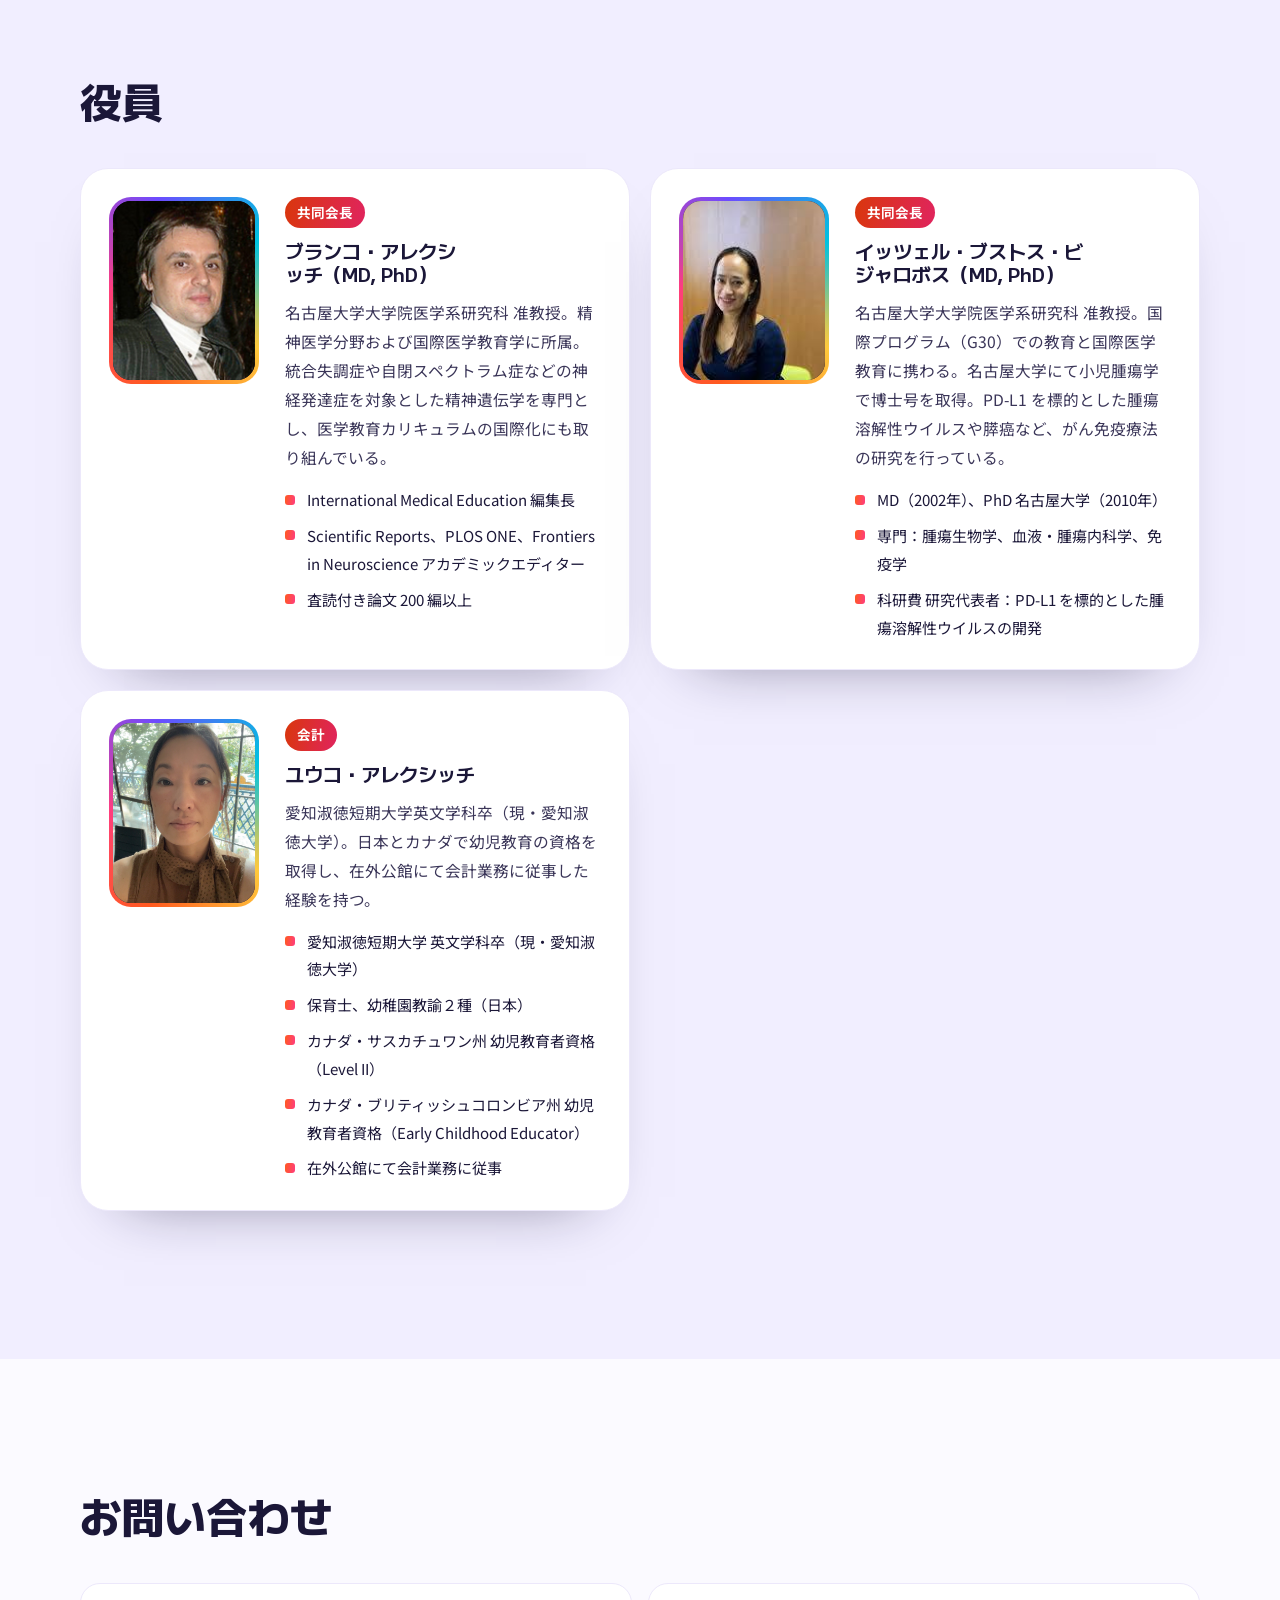
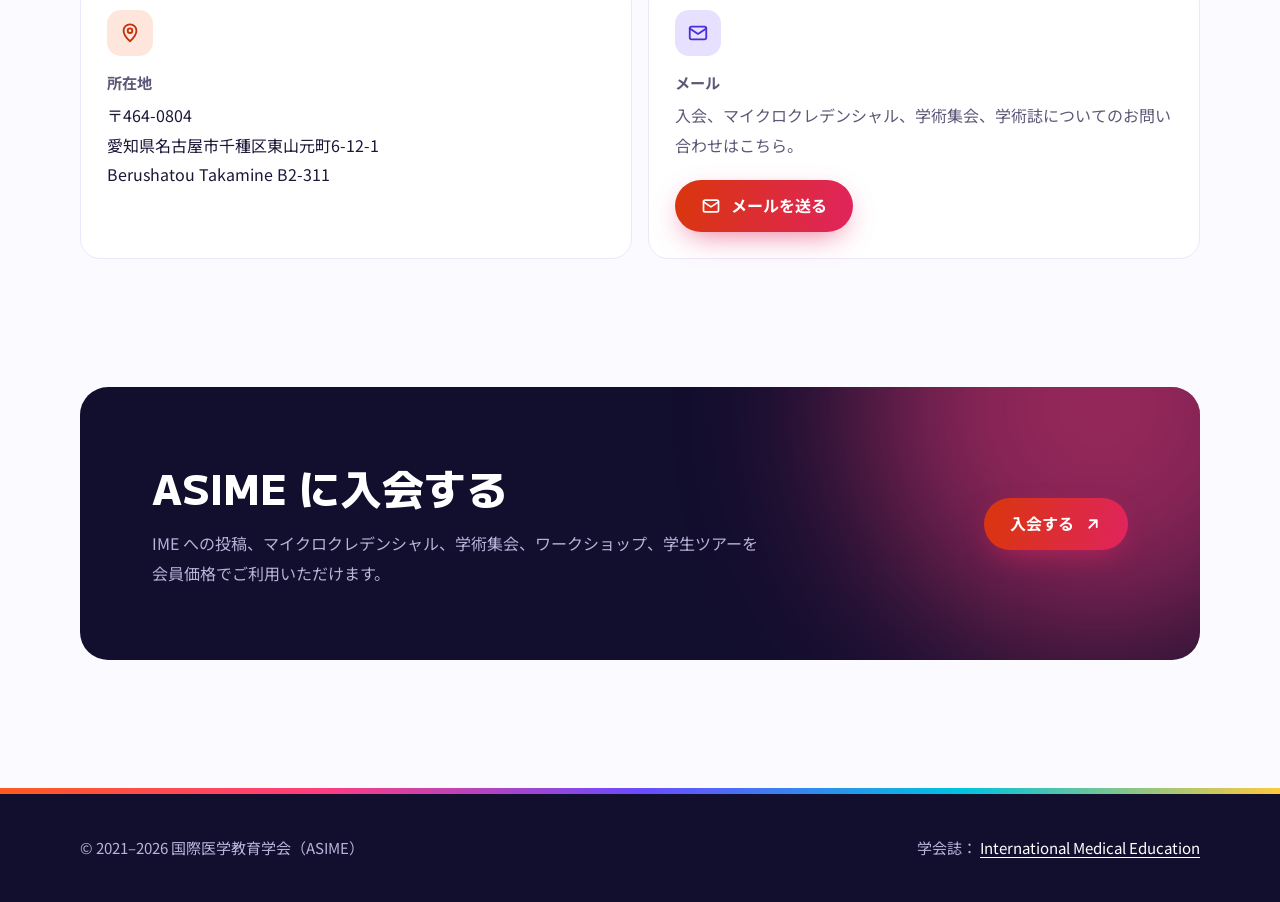
==== commit ce9f34e2: "free stuff" ====
--- a/ja/index.html
+++ b/ja/index.html
@@ -30,6 +30,7 @@
         <a class="sec" href="#microcredentials">マイクロクレデンシャル</a>
         <a class="sec" href="#conferences">学術集会</a>
         <a class="sec" href="#services">サービス</a>
+        <a class="sec" href="#materials">教材</a>
         <a class="sec" href="#journal">学術誌</a>
         <a class="lang" href="../" hreflang="en" lang="en">English</a>
         <a class="join" href="#join">入会</a>
@@ -173,6 +174,39 @@
     </div>
   </section>
 
+  <section id="materials">
+    <div class="wrap">
+      <div class="sec-head"><h2>無料教材</h2><p>ASIME のメンバーが執筆した教科書や教育資料を無料でダウンロードできます。新しい教材を順次追加していきます。</p></div>
+      <div class="materials">
+        <!-- MATERIAL: copy this whole <article> block to add a new item -->
+        <article class="mat">
+          <a class="cover" href="../materials/scientific-writing-textbook-ja.pdf" download><img src="../materials/covers/scientific-writing-ja.jpg" alt="" width="200" height="286" loading="lazy"></a>
+          <div class="mat-body">
+            <span class="mat-lang">日本語</span>
+            <h3>科学論文の書き方</h3>
+            <p class="mat-sub">原則と実践（コンパニオン・テキスト）</p>
+            <p>IMRAD構成から査読まで、医学生のための全5章ガイド。Honours Student Program の科学論文執筆講義のための教科書です。</p>
+            <p class="mat-meta">Branko Aleksic, MD, PhD<br>62ページ · PDF · 3.7 MB</p>
+            <a class="btn btn-hot" href="../materials/scientific-writing-textbook-ja.pdf" download><svg viewBox="0 0 24 24" fill="none" stroke="currentColor" stroke-width="2" stroke-linecap="round" stroke-linejoin="round"><path d="M14 3H6a2 2 0 0 0-2 2v14a2 2 0 0 0 2 2h12a2 2 0 0 0 2-2V9z"/><path d="M14 3v6h6M8 13h8M8 17h5"/></svg> PDF をダウンロード</a>
+          </div>
+        </article>
+        <!-- MATERIAL: copy this whole <article> block to add a new item -->
+        <article class="mat">
+          <a class="cover" href="../materials/scientific-writing-textbook-en.pdf" download><img src="../materials/covers/scientific-writing-en.jpg" alt="" width="200" height="286" loading="lazy"></a>
+          <div class="mat-body">
+            <span class="mat-lang">英語</span>
+            <h3>Scientific Writing: Principles and Practice</h3>
+            <p class="mat-sub">英語版</p>
+            <p>同じ全5章の内容を収録した英語版のテキストです。</p>
+            <p class="mat-meta">Branko Aleksic, MD, PhD<br>62ページ · PDF · 1.2 MB</p>
+            <a class="btn btn-hot" href="../materials/scientific-writing-textbook-en.pdf" download><svg viewBox="0 0 24 24" fill="none" stroke="currentColor" stroke-width="2" stroke-linecap="round" stroke-linejoin="round"><path d="M14 3H6a2 2 0 0 0-2 2v14a2 2 0 0 0 2 2h12a2 2 0 0 0 2-2V9z"/><path d="M14 3v6h6M8 13h8M8 17h5"/></svg> PDF をダウンロード</a>
+          </div>
+        </article>
+      </div>
+      <p class="mat-note"><svg viewBox="0 0 24 24" fill="none" stroke="currentColor" stroke-width="2" stroke-linecap="round" stroke-linejoin="round"><path d="M20.6 13.4 13.4 20.6a2 2 0 0 1-2.8 0L3 13V3h10l7.6 7.6a2 2 0 0 1 0 2.8z"/><circle cx="7.5" cy="7.5" r="1.5"/></svg> <span>教育・個人学習の目的であれば、内容を改変せずに自由に共有できます。商用利用はできません。</span></p>
+    </div>
+  </section>
+
   <section id="journal">
     <div class="wrap">
       <div class="jhead">
--- a/styles.css
+++ b/styles.css
@@ -278,6 +278,25 @@
 .where span:not(.wi){color:#FFEFF4;font-size:.95rem;line-height:1.55;display:block}
 .svc-cta{margin-top:auto;padding-top:30px}
 
+/* Free teaching materials */
+.materials{display:grid;grid-template-columns:1fr 1fr;gap:20px}
+@media (max-width:900px){.materials{grid-template-columns:1fr}}
+.mat{display:grid;grid-template-columns:170px minmax(0,1fr);gap:26px;align-items:start;background:#fff;border:1px solid #ECE8FB;border-radius:var(--r-lg);padding:26px;box-shadow:0 30px 60px -44px rgba(18,14,46,.55)}
+@media (max-width:520px){.mat{grid-template-columns:1fr;gap:20px;padding:22px}.mat .cover{width:130px}}
+.mat .cover{display:block;border-radius:10px;overflow:hidden;box-shadow:0 18px 30px -16px rgba(18,14,46,.6);transform:rotate(-2deg);transition:transform .2s ease}
+.mat .cover:hover{transform:rotate(0) translateY(-3px)}
+.mat .cover img{width:100%;height:auto}
+.mat-lang{display:inline-block;font-size:.82rem;font-weight:700;border-radius:999px;padding:3px 12px;background:#E7E1FF;color:#4B2FD6}
+.mat h3{font-size:1.22rem;line-height:1.25;margin:12px 0 4px}
+.mat .mat-sub{color:var(--muted);font-size:.95rem;margin:0 0 12px}
+.mat-body > p{font-size:.97rem;color:#3A3558}
+.mat .mat-meta{font-size:.9rem;color:var(--muted);margin:0 0 18px}
+.mat .btn{min-height:46px;padding:0 20px;font-size:.95rem}
+.mat .btn{white-space:nowrap}
+.mat-note{display:flex;align-items:center;gap:10px;color:var(--muted);font-size:.94rem;margin:22px 0 0;max-width:none}
+.mat-note svg{width:18px;height:18px;flex:none;color:var(--pink)}
+@media (prefers-reduced-motion:reduce){.mat .cover,.mat .cover:hover{transition:none;transform:none}}
+
 /* Journal */
 .jhead{display:flex;flex-wrap:wrap;align-items:end;justify-content:space-between;gap:20px;margin-bottom:36px}
 .jhead p{color:var(--muted);margin:14px 0 0}
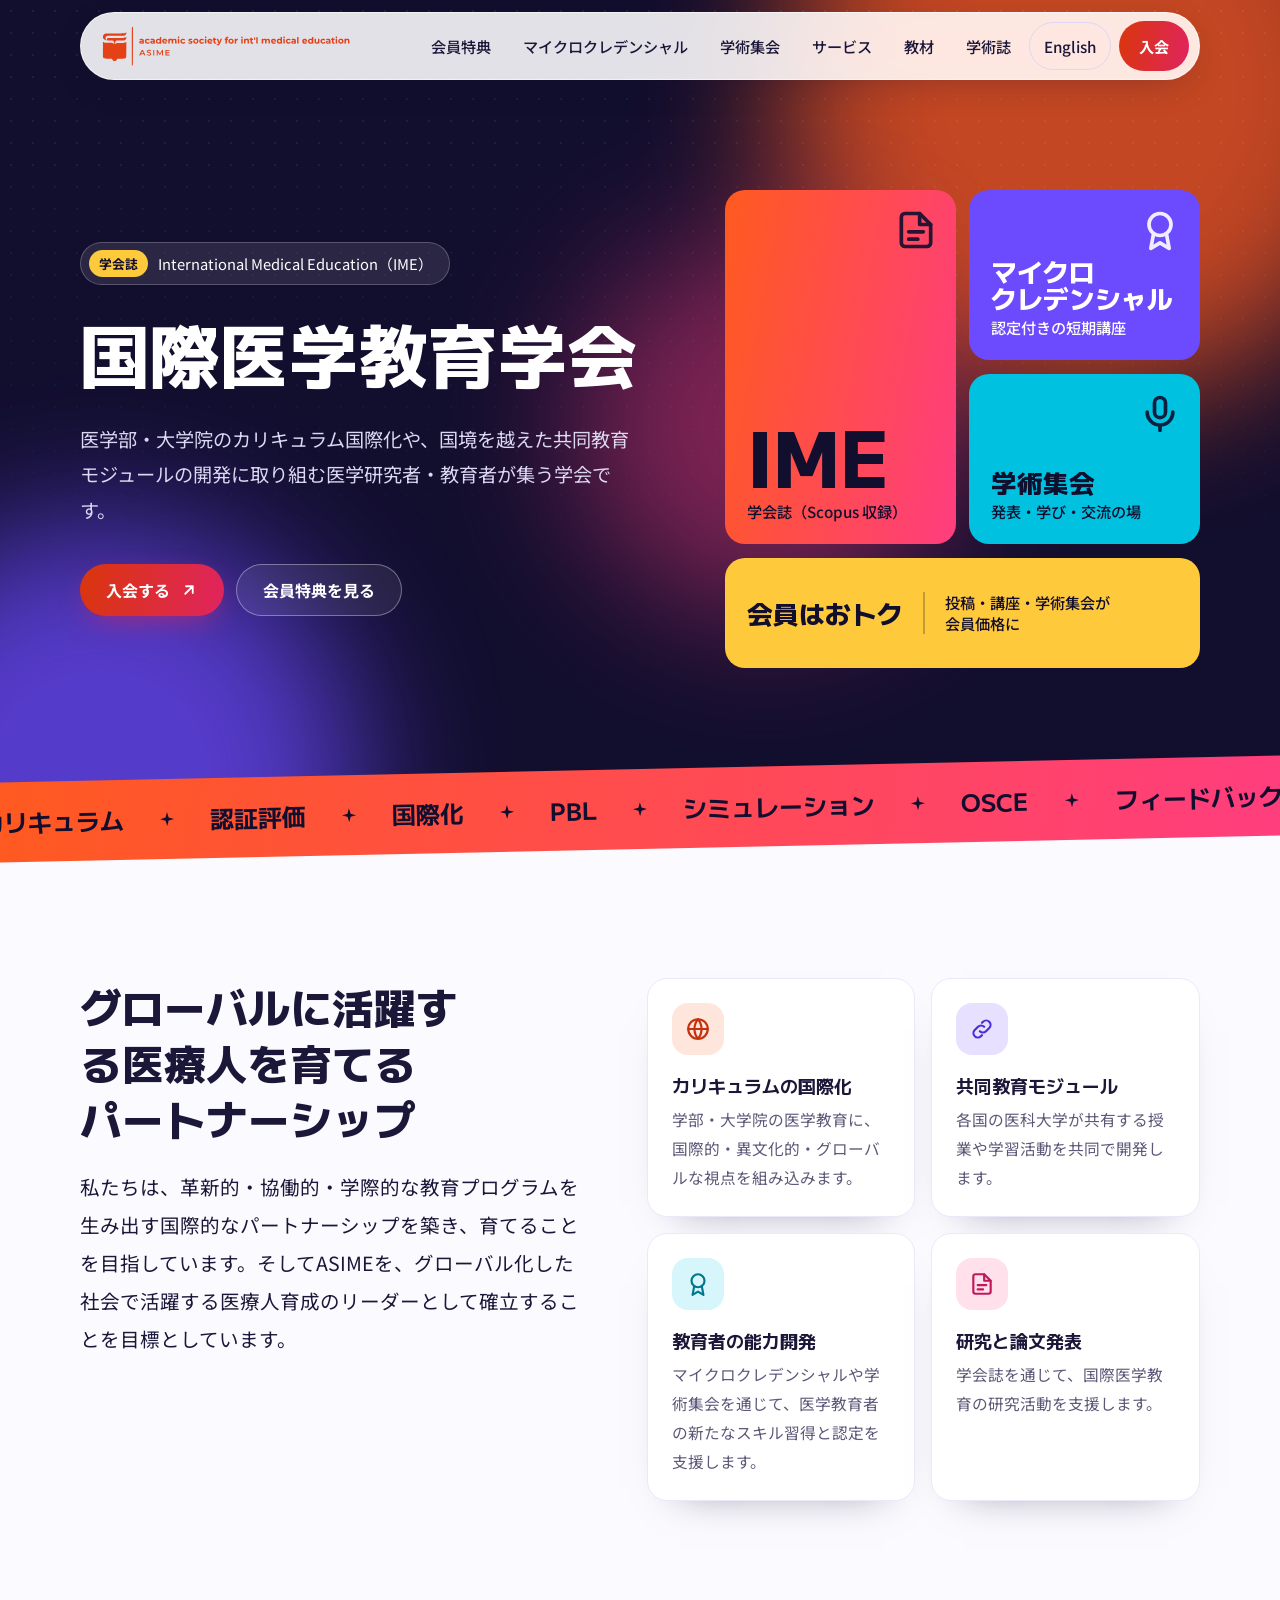
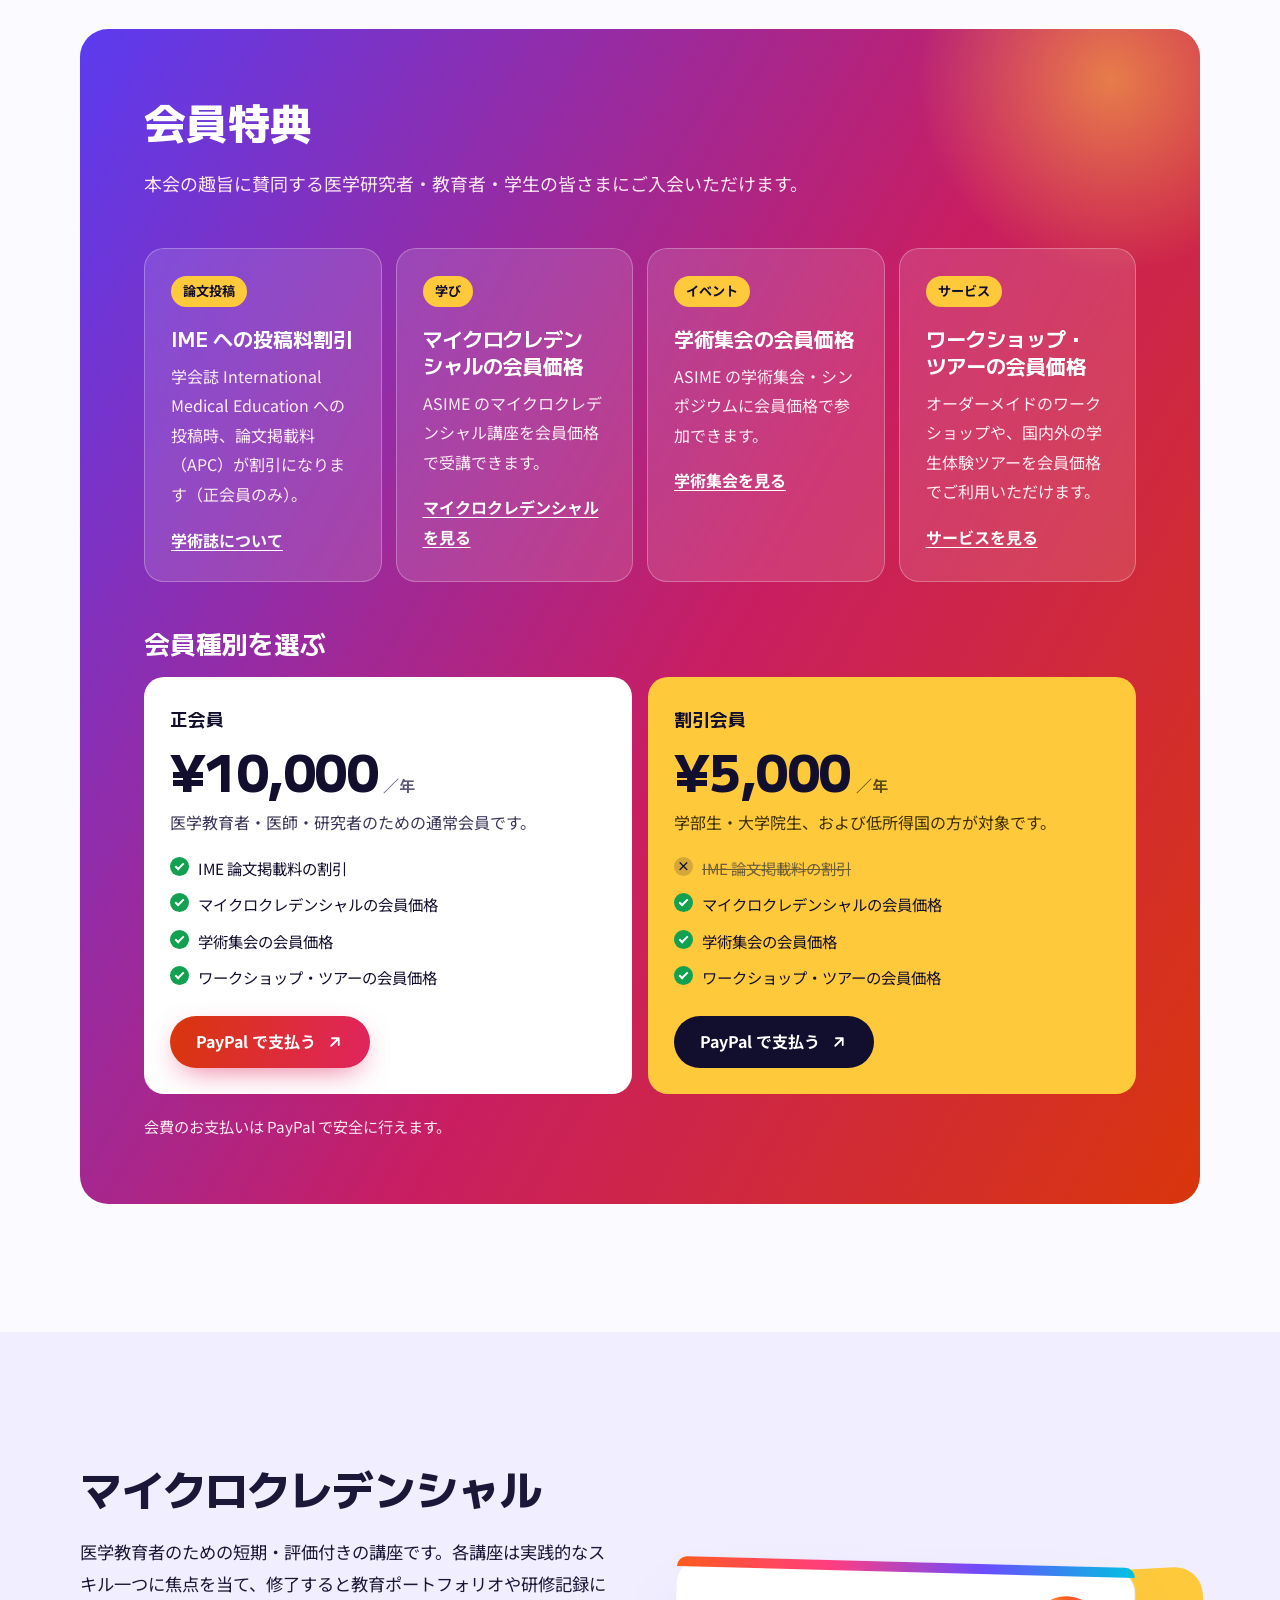
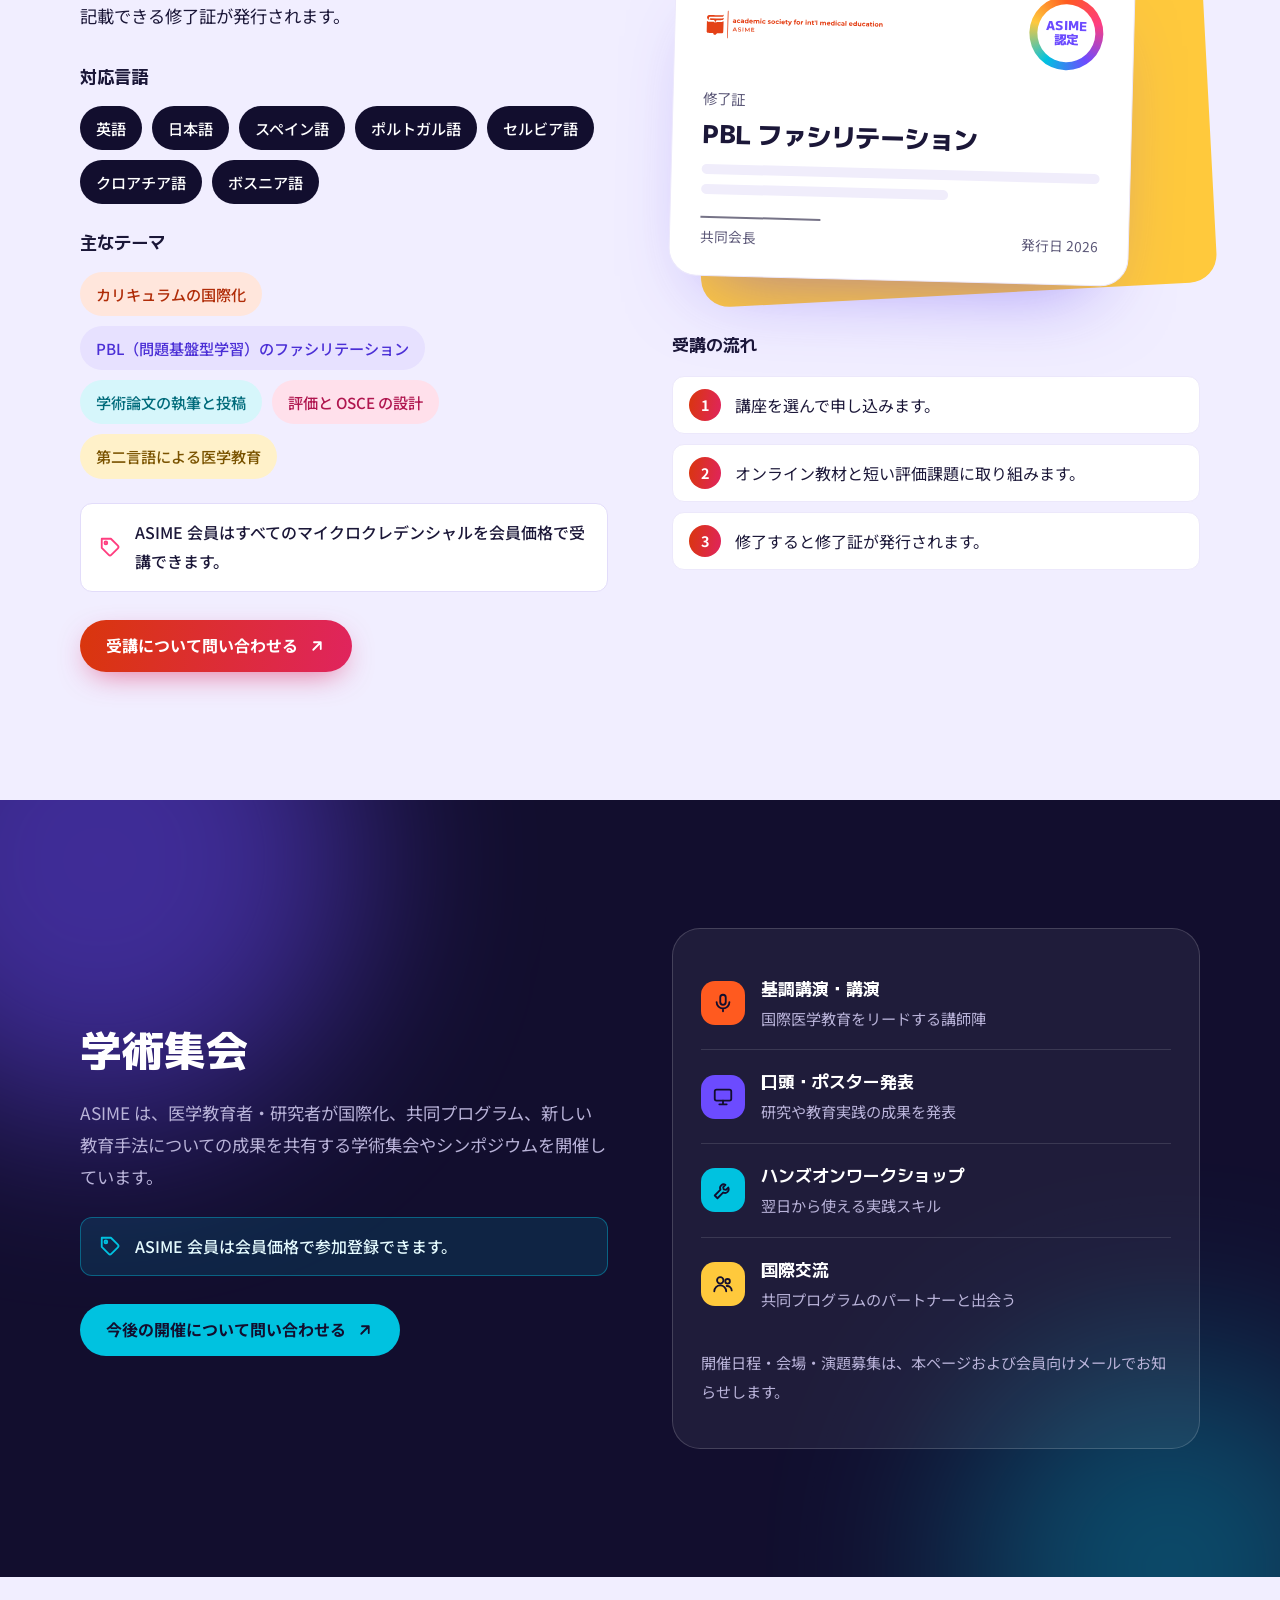
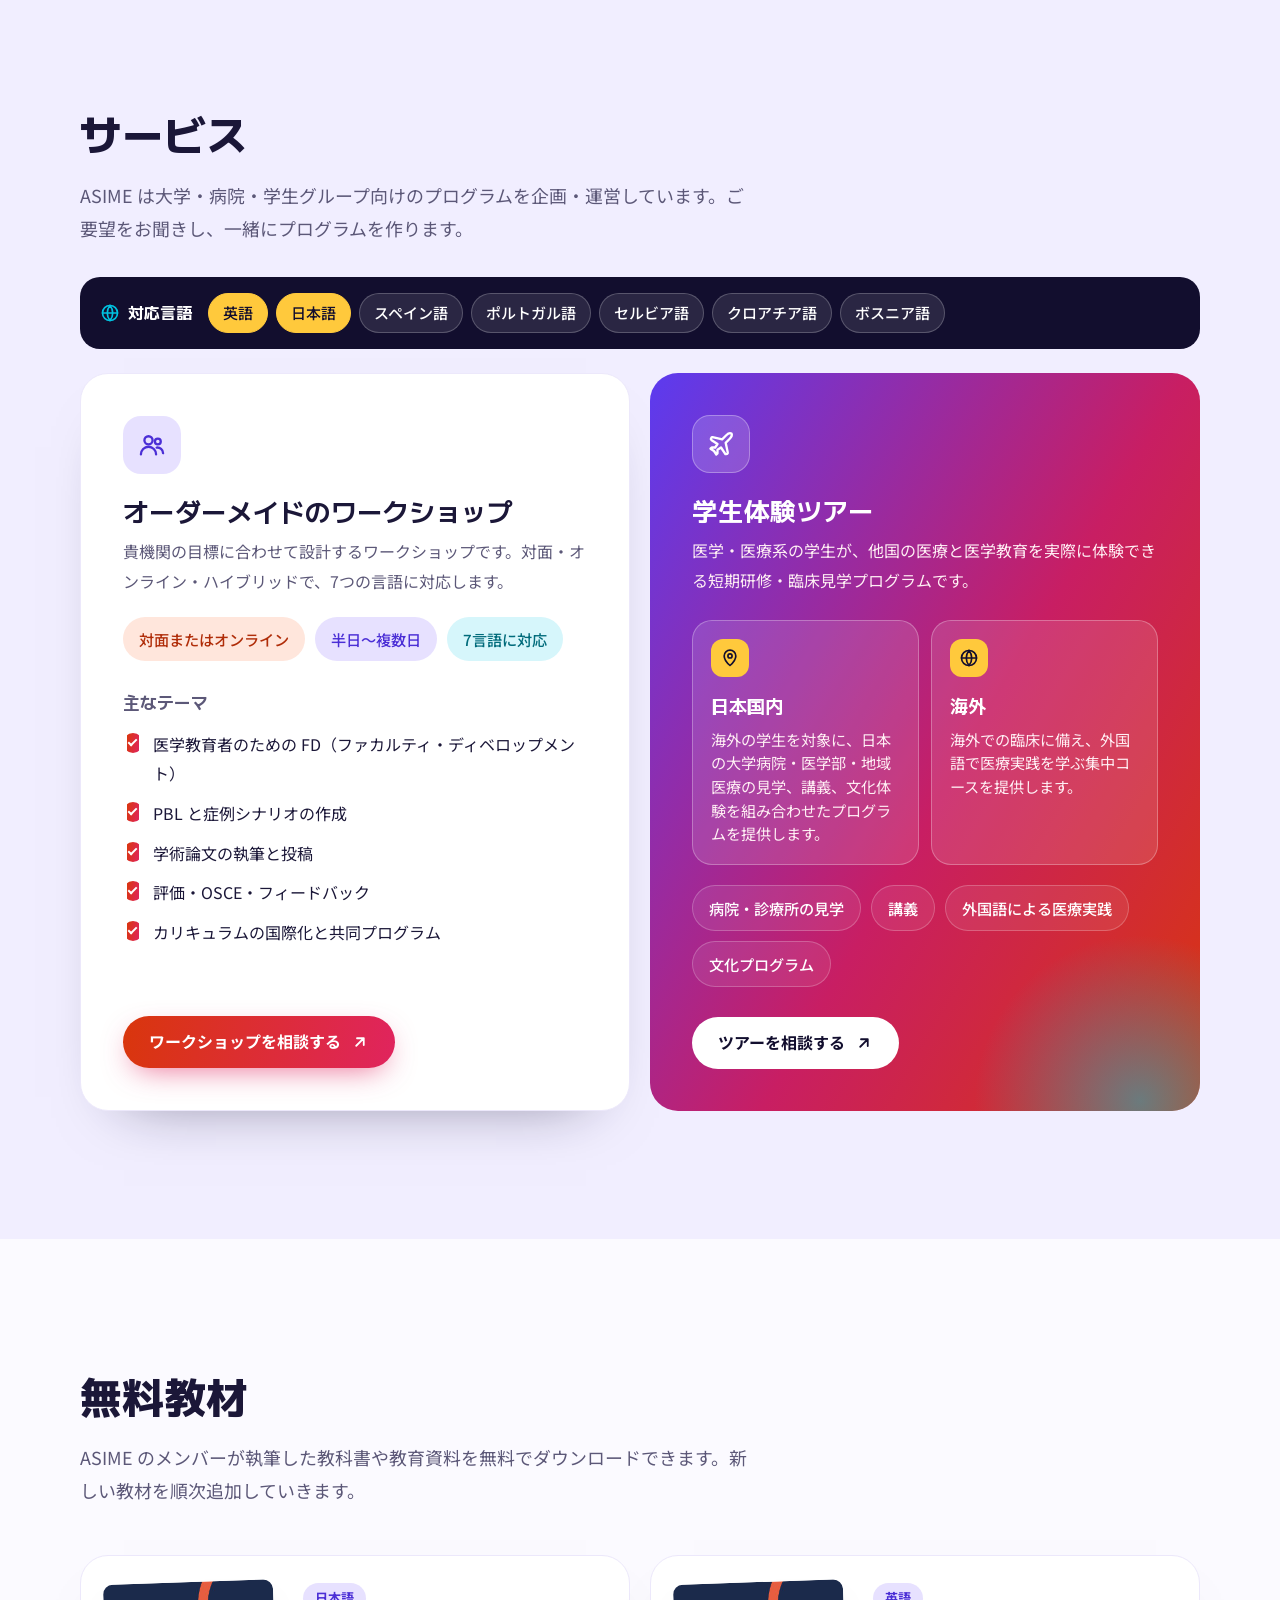
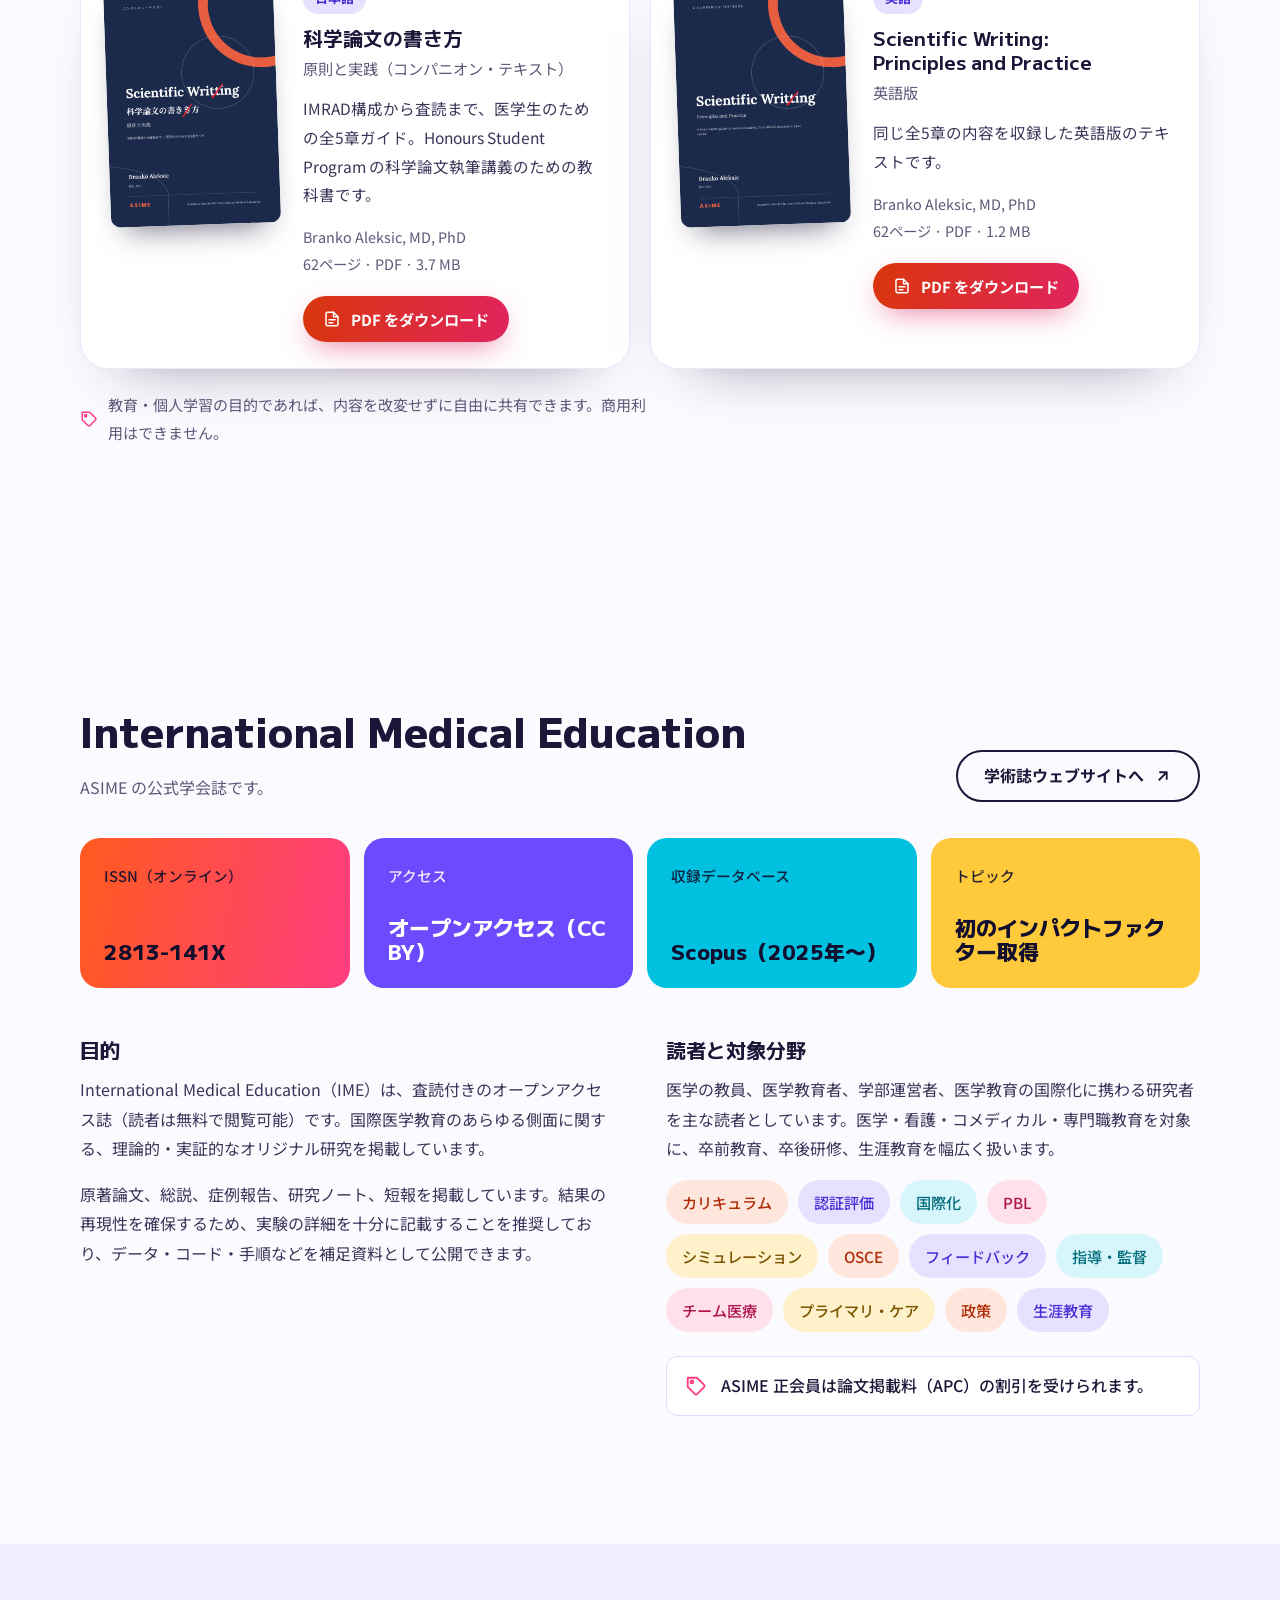
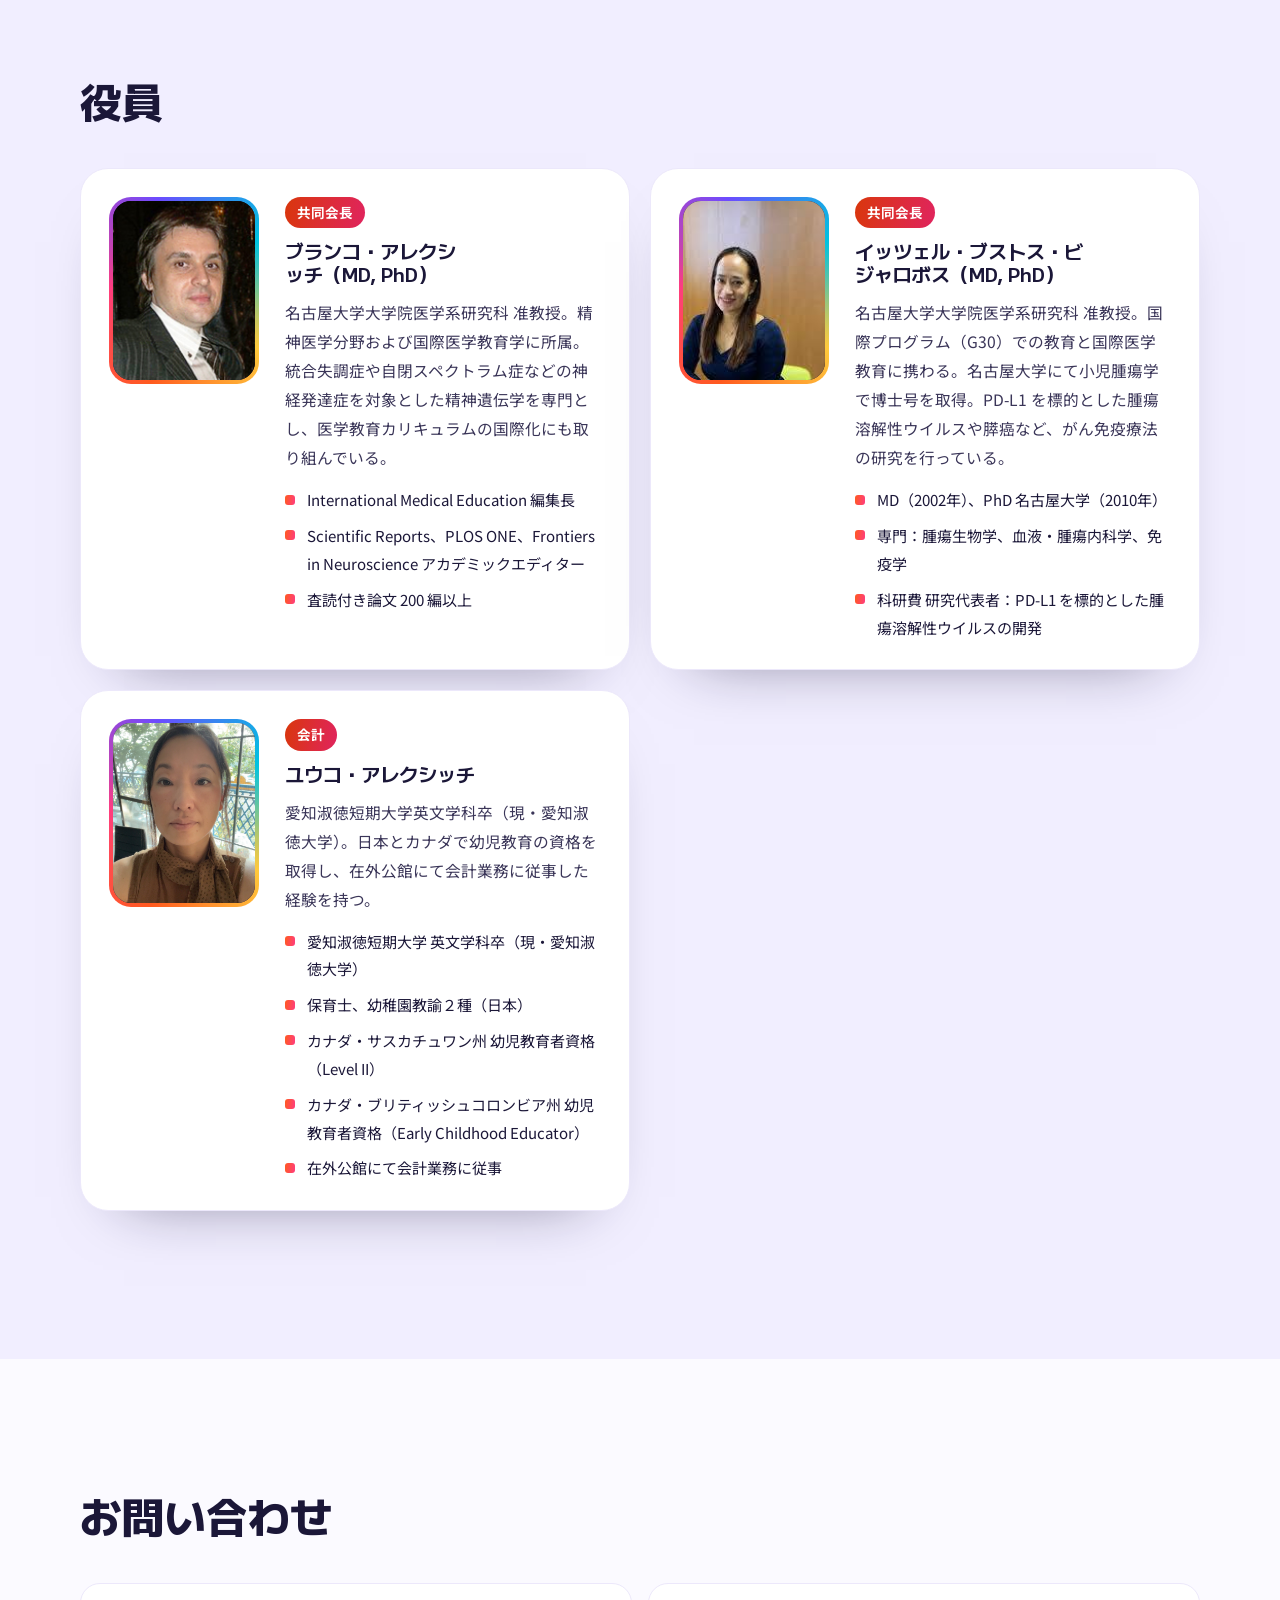
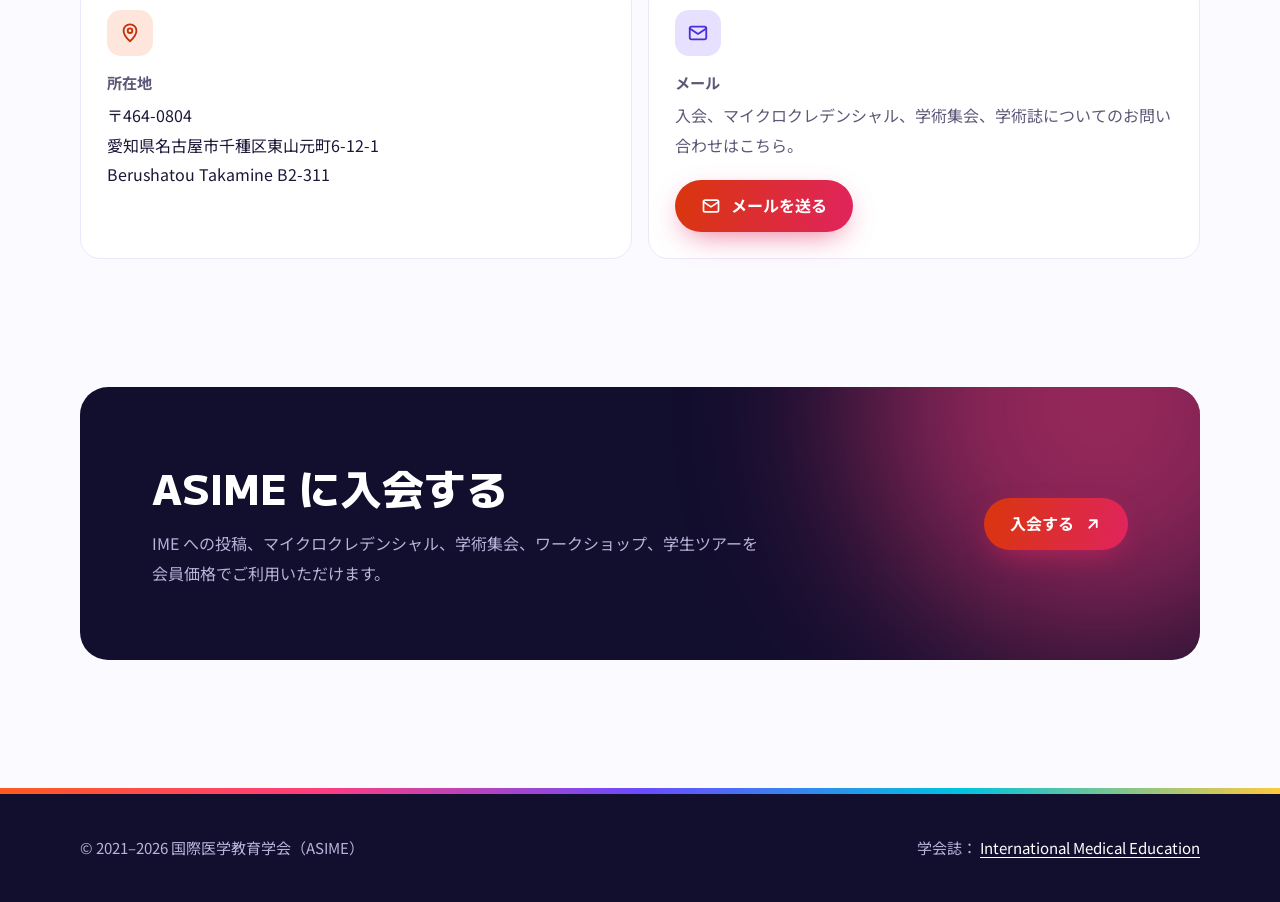
==== commit a0ed065e: "analytics" ====
--- a/ja/index.html
+++ b/ja/index.html
@@ -288,5 +288,6 @@
   </div>
 </footer>
 <script>document.getElementById('yr').textContent=new Date().getFullYear();</script>
+<!-- Cloudflare Web Analytics --><script type='module' src='https://static.cloudflareinsights.com/beacon.min.js' data-cf-beacon='{"token": "2711b03047334b0db391e8ab12afb39d"}'></script><!-- End Cloudflare Web Analytics -->
 </body>
 </html>
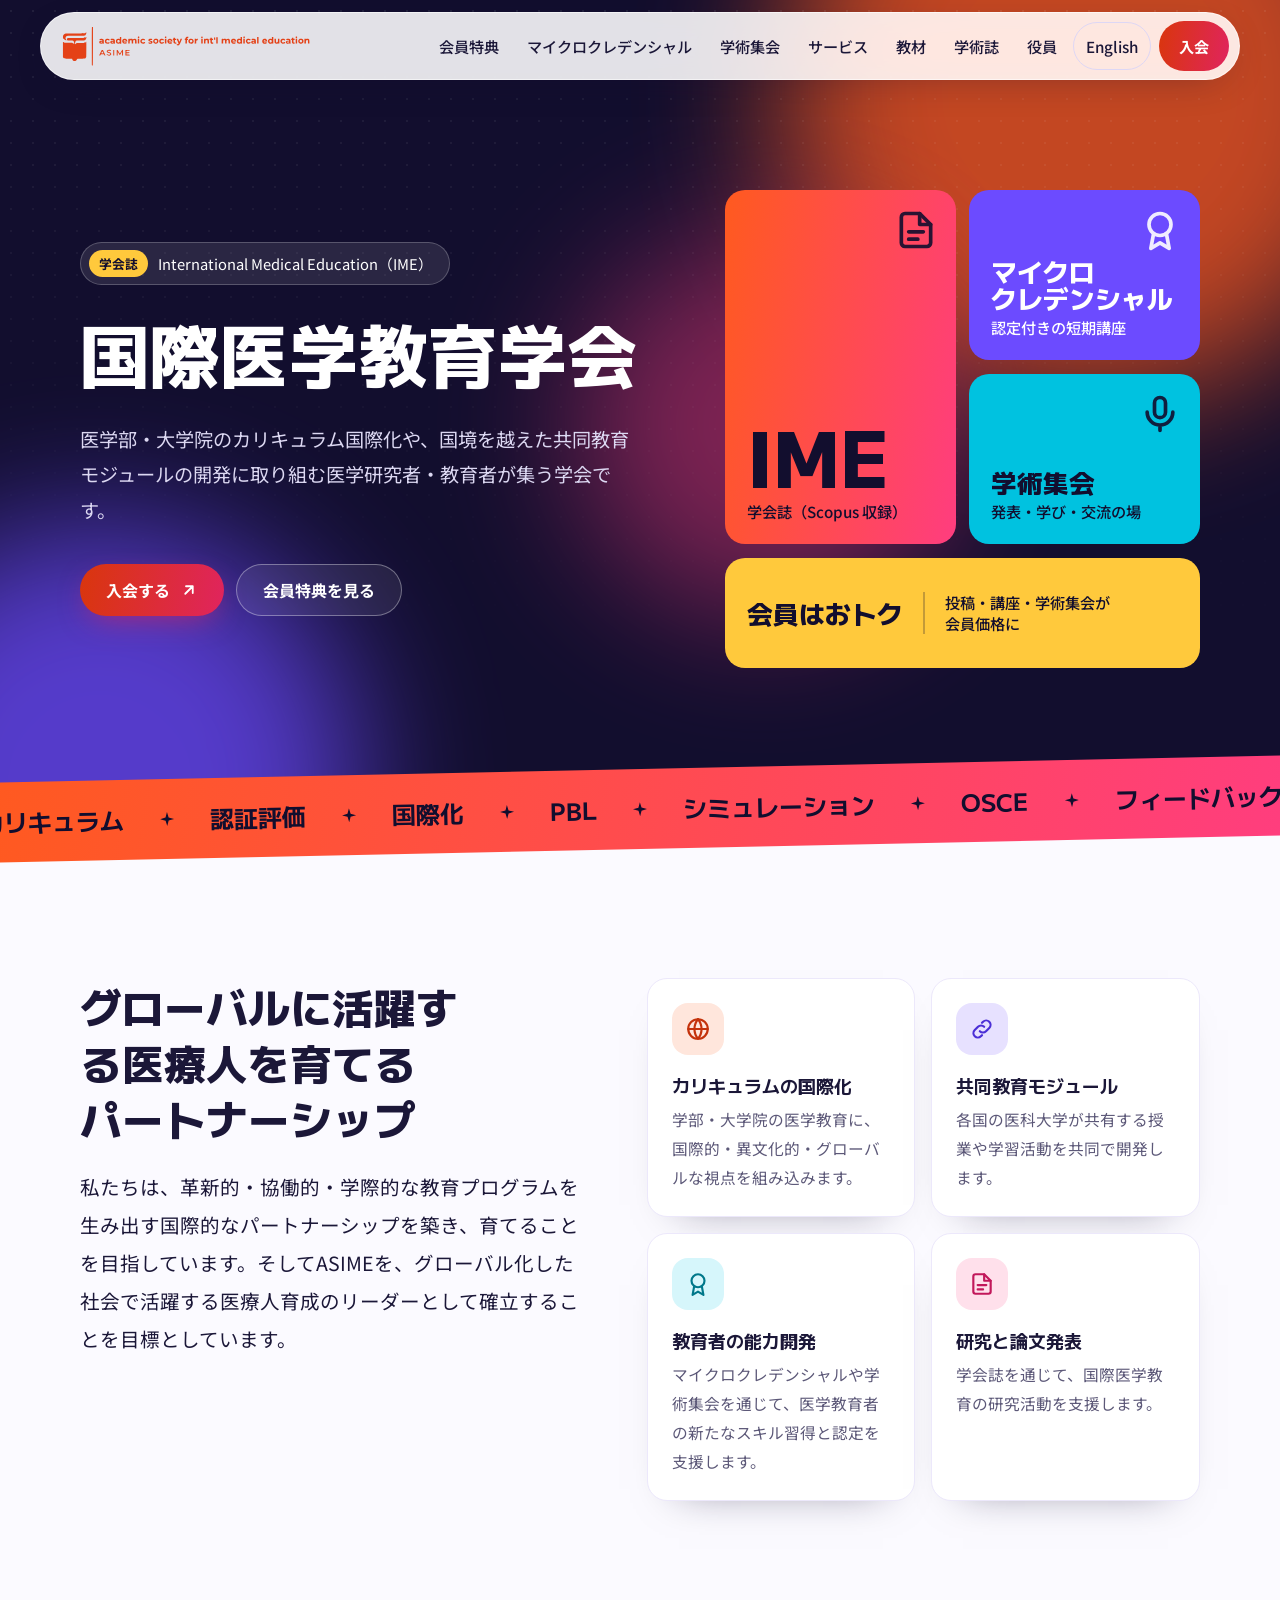
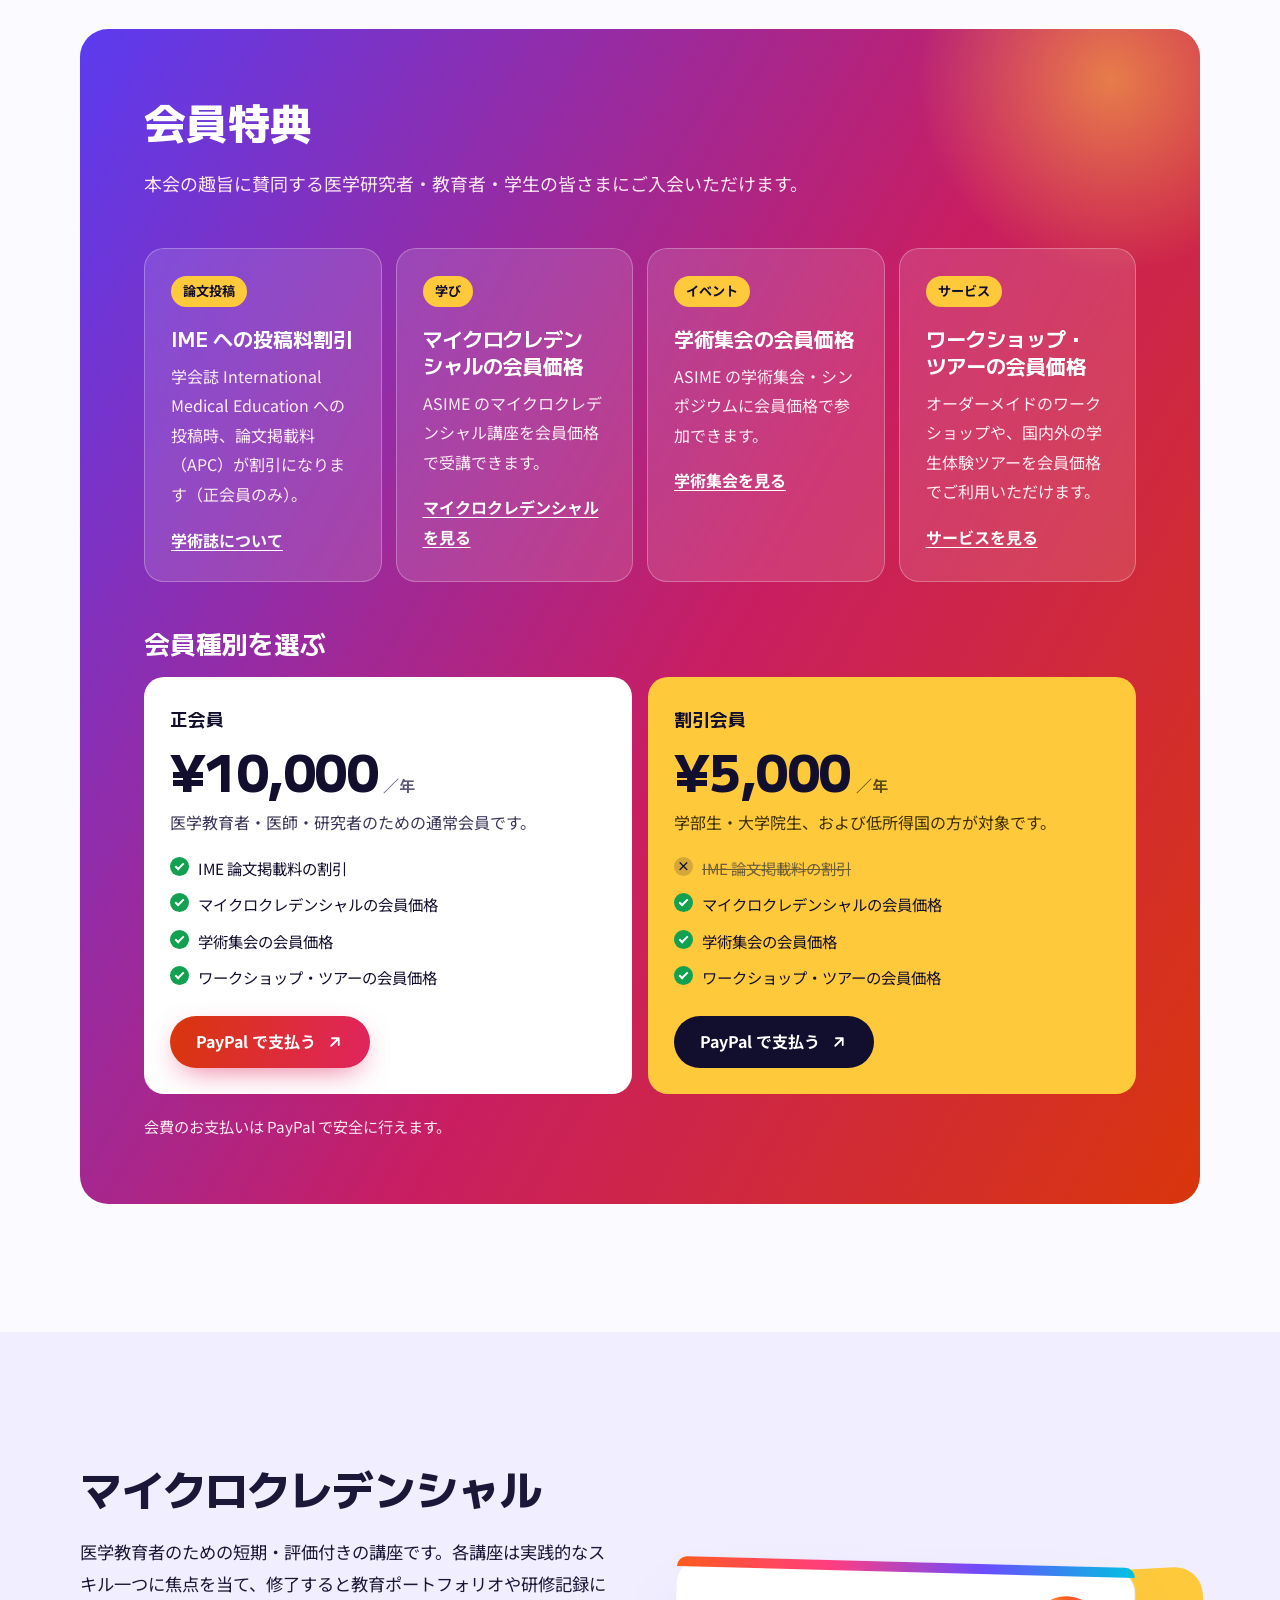
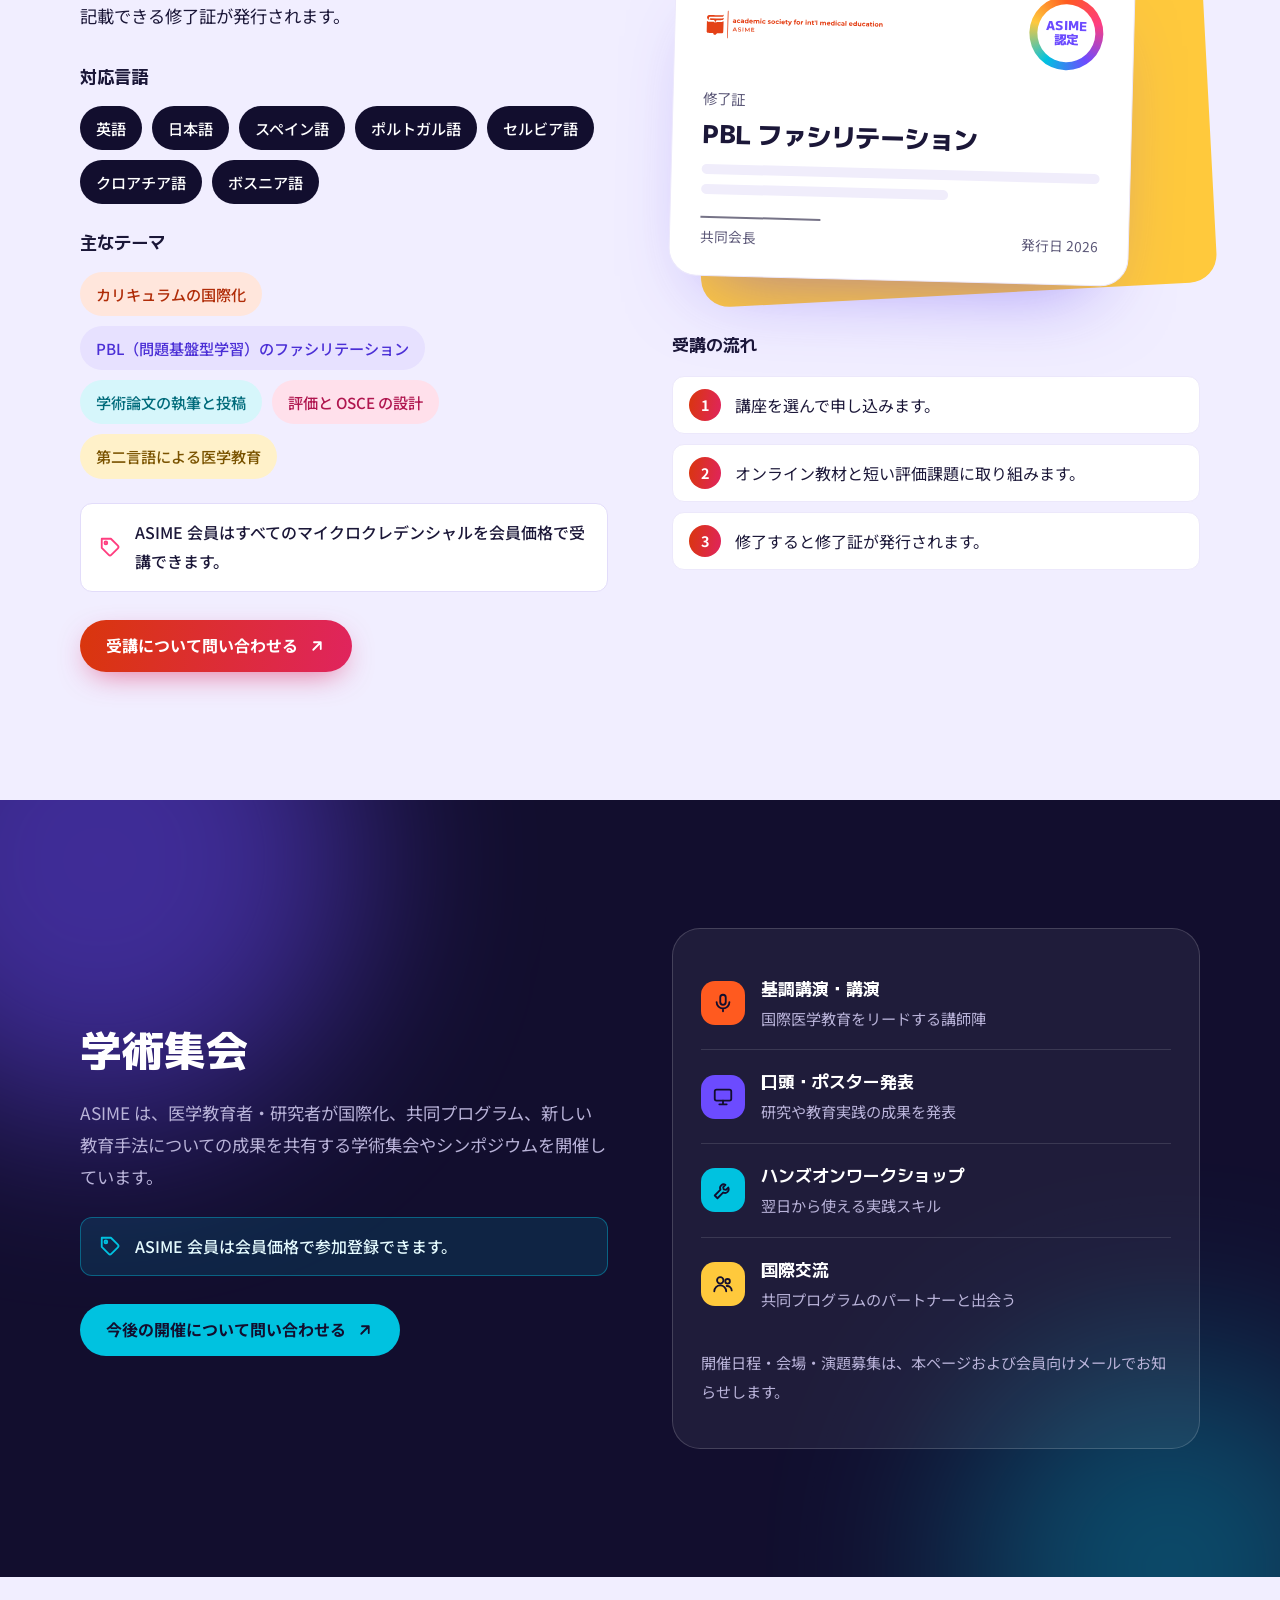
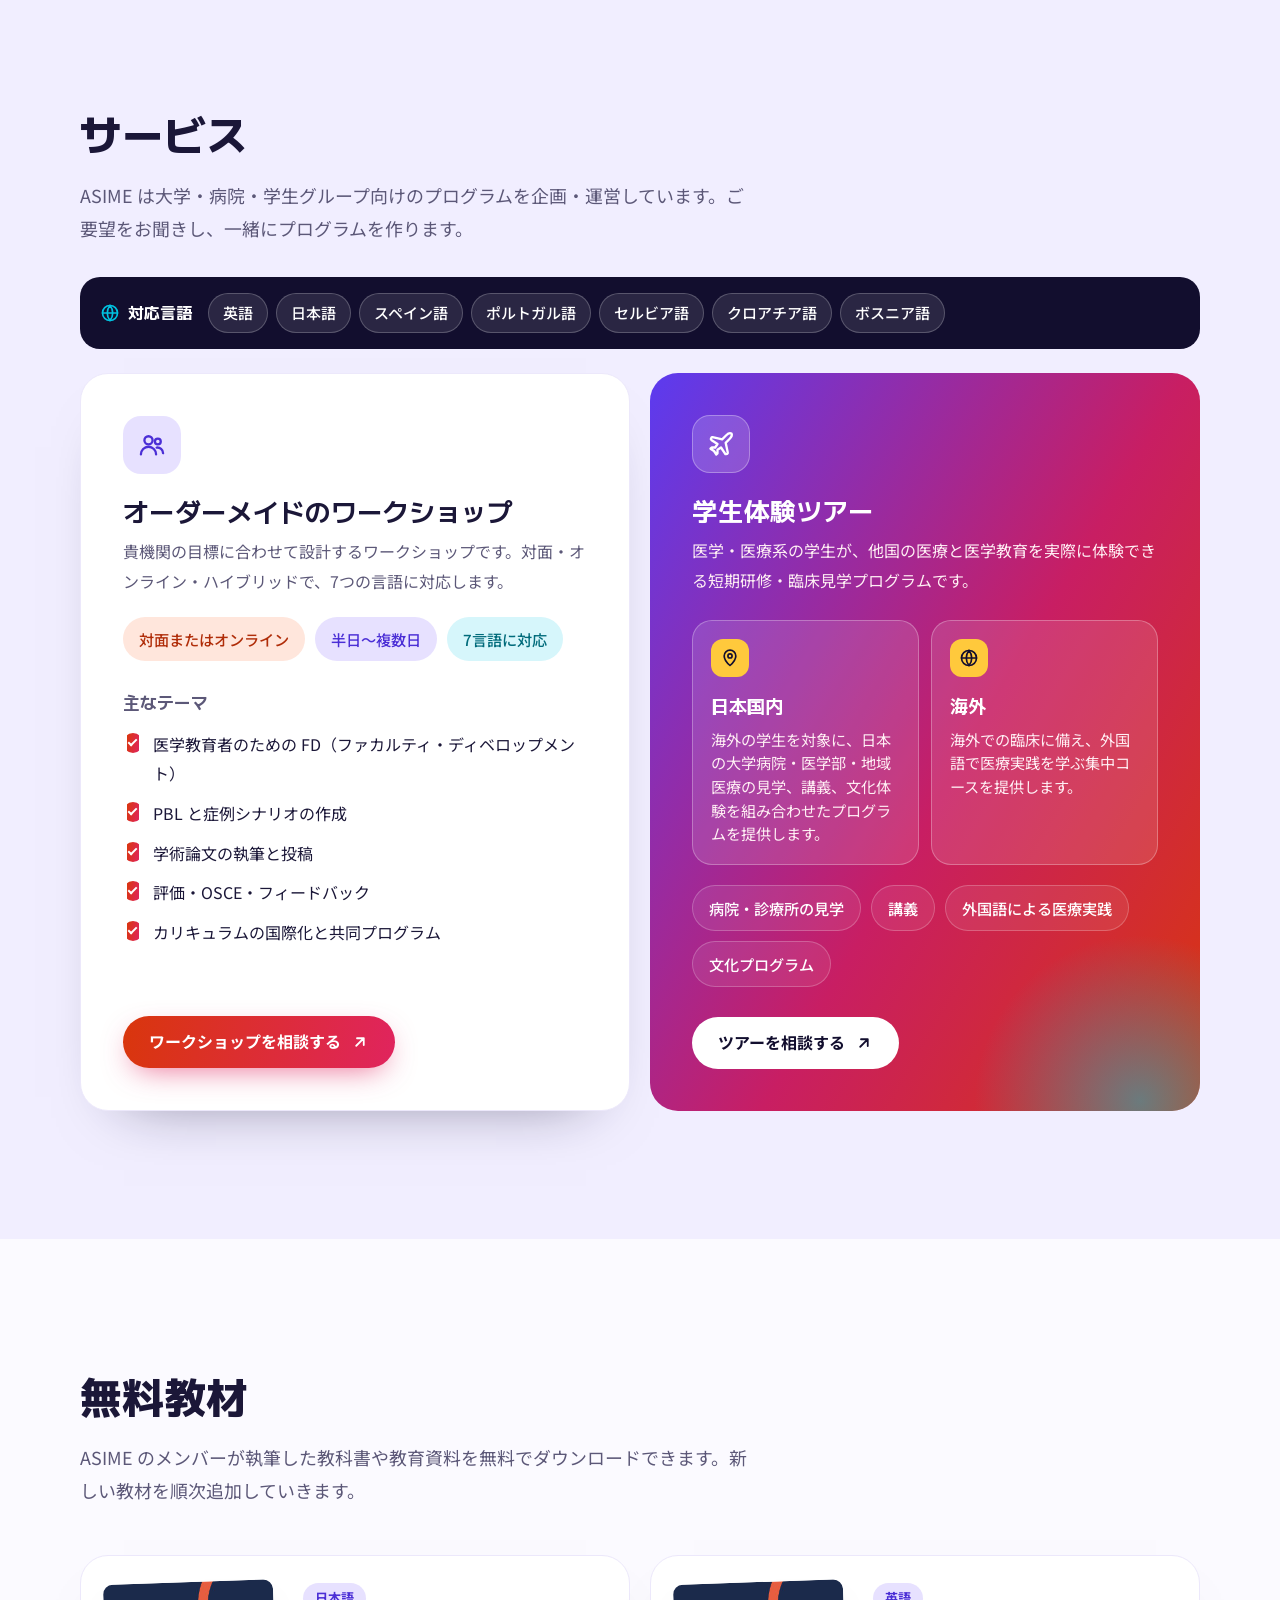
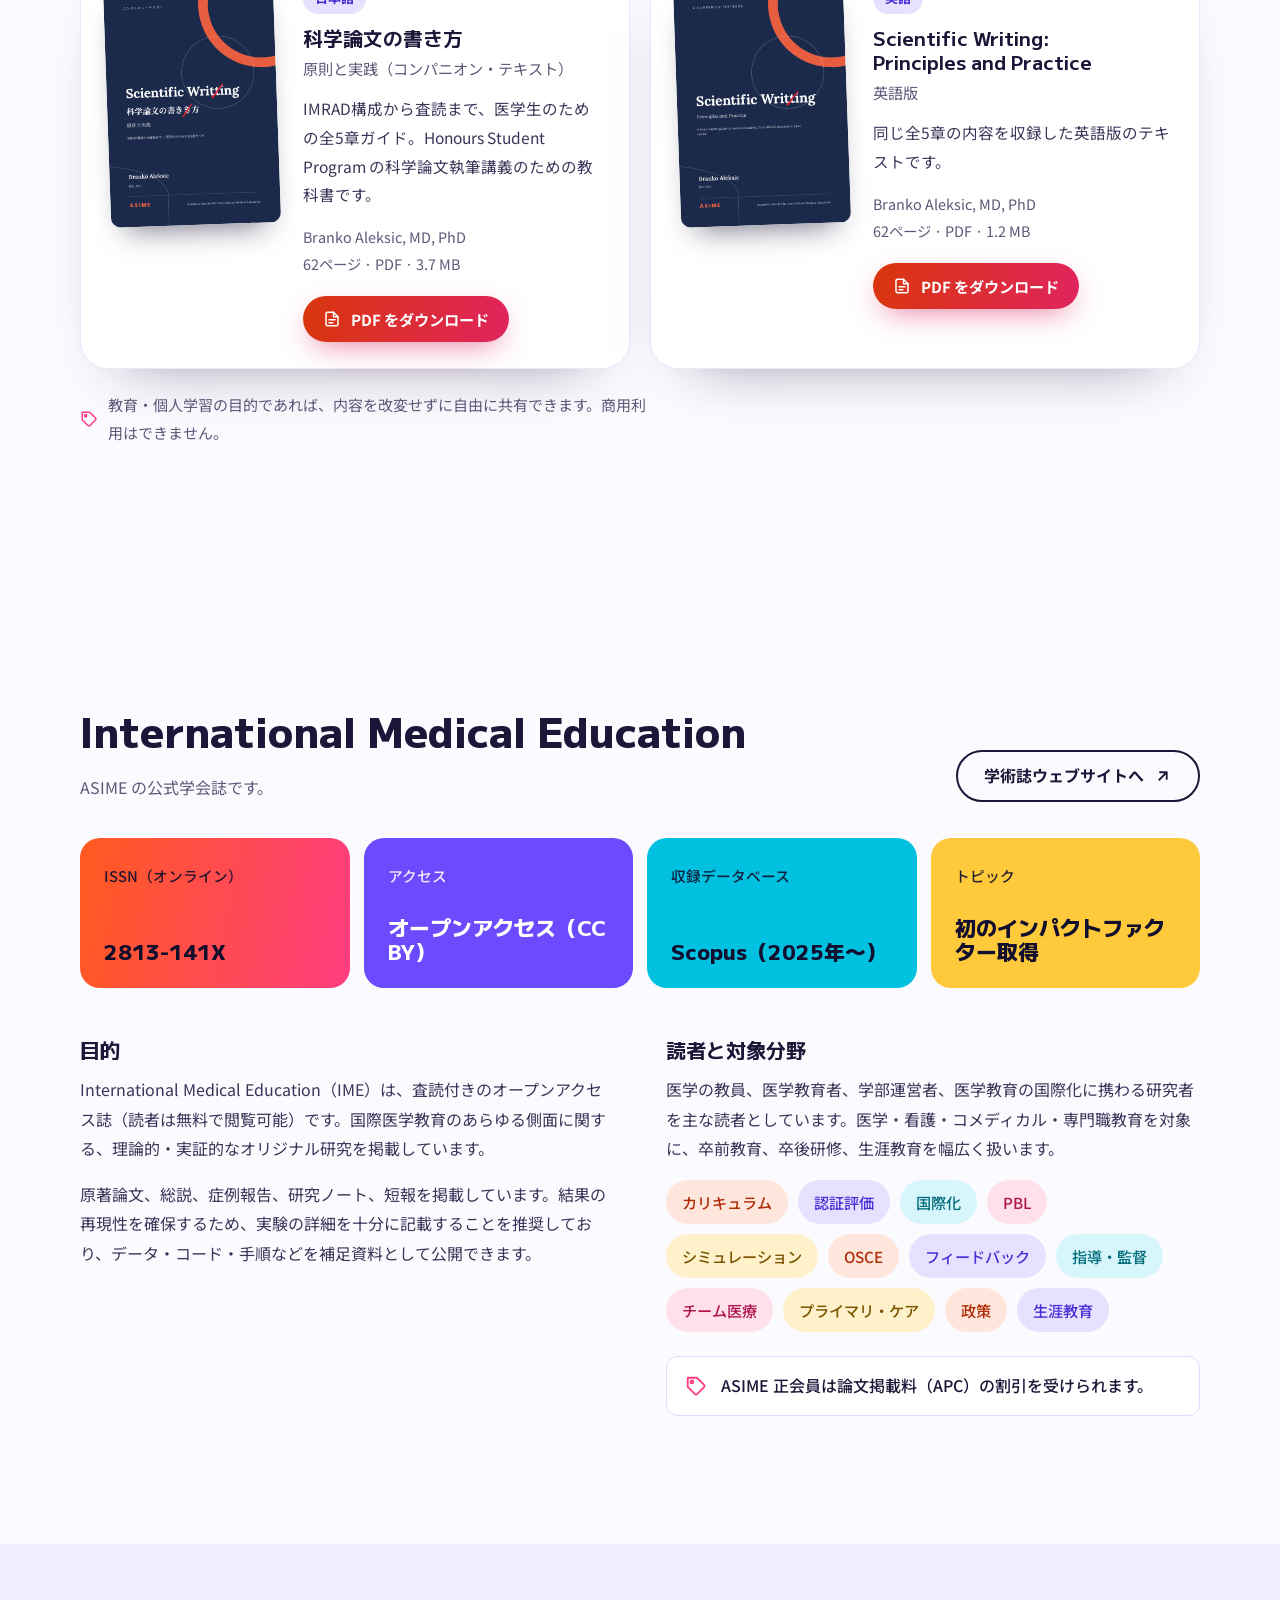
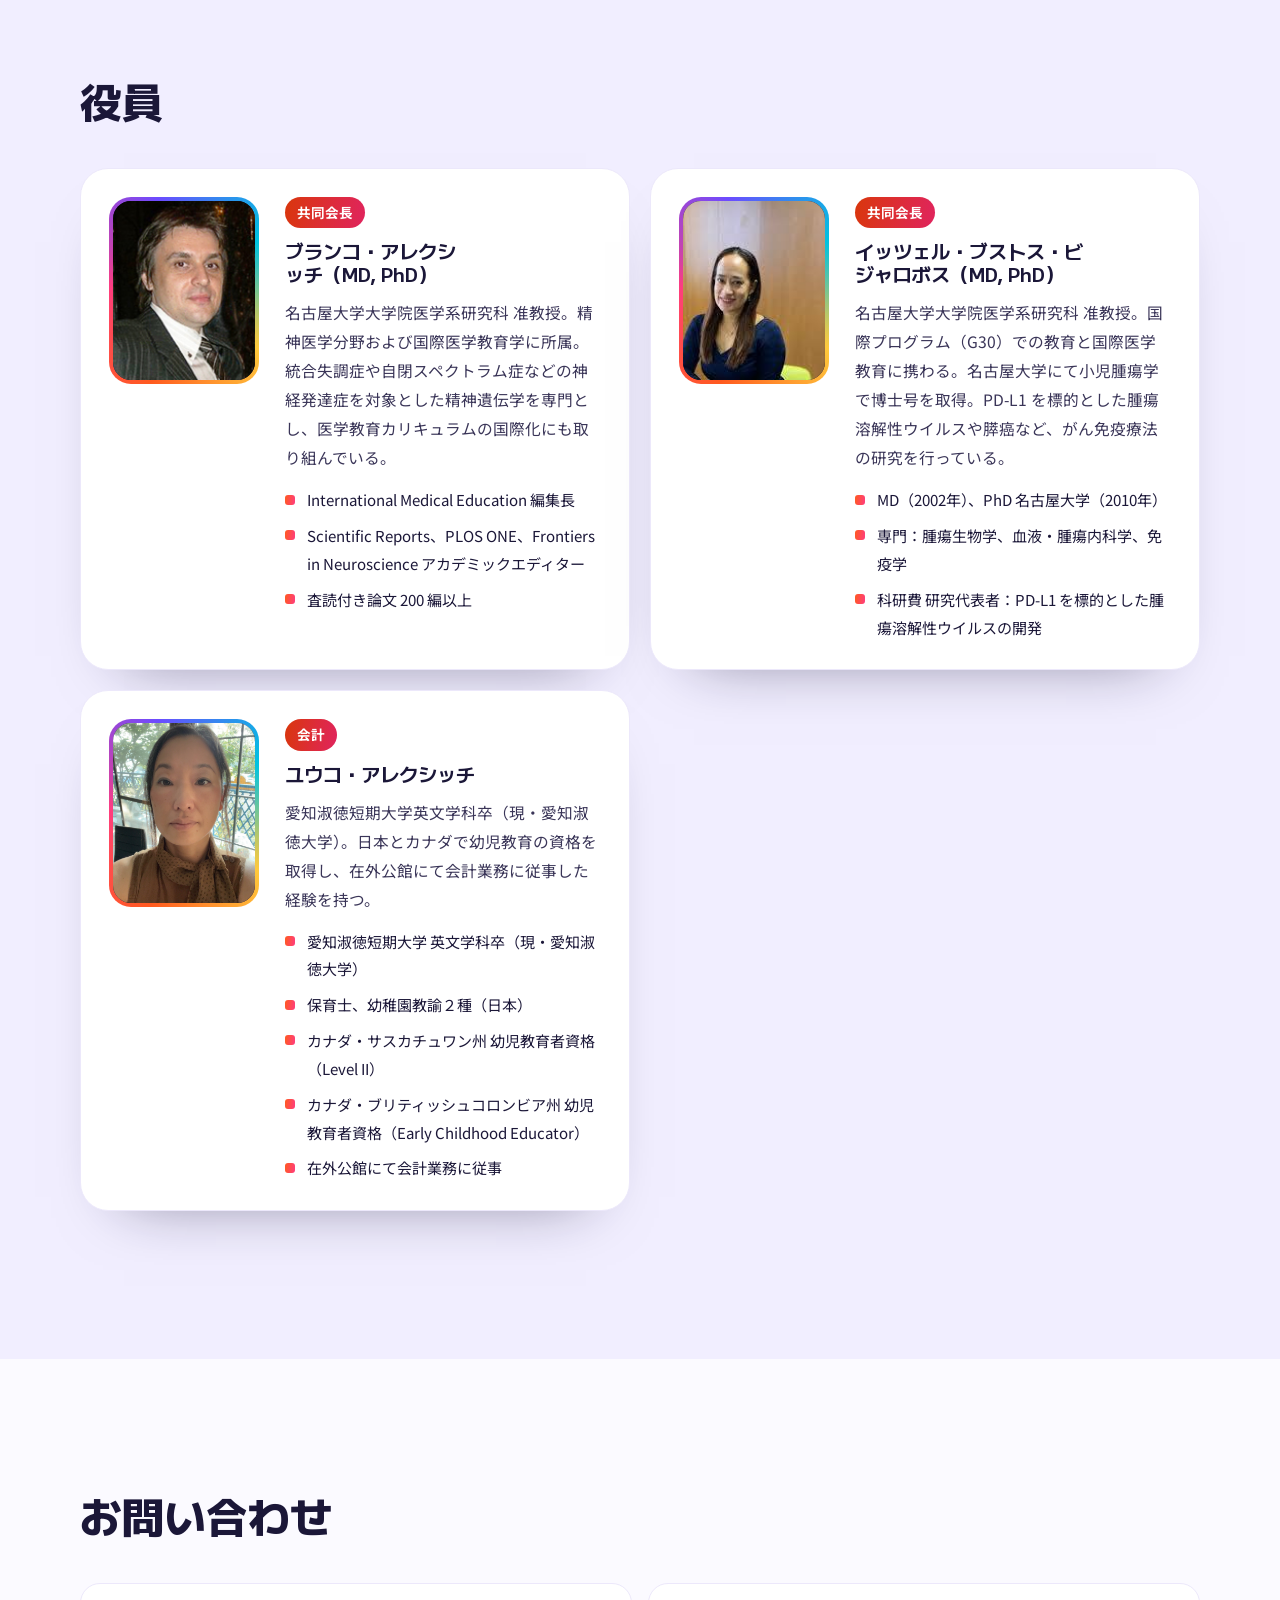
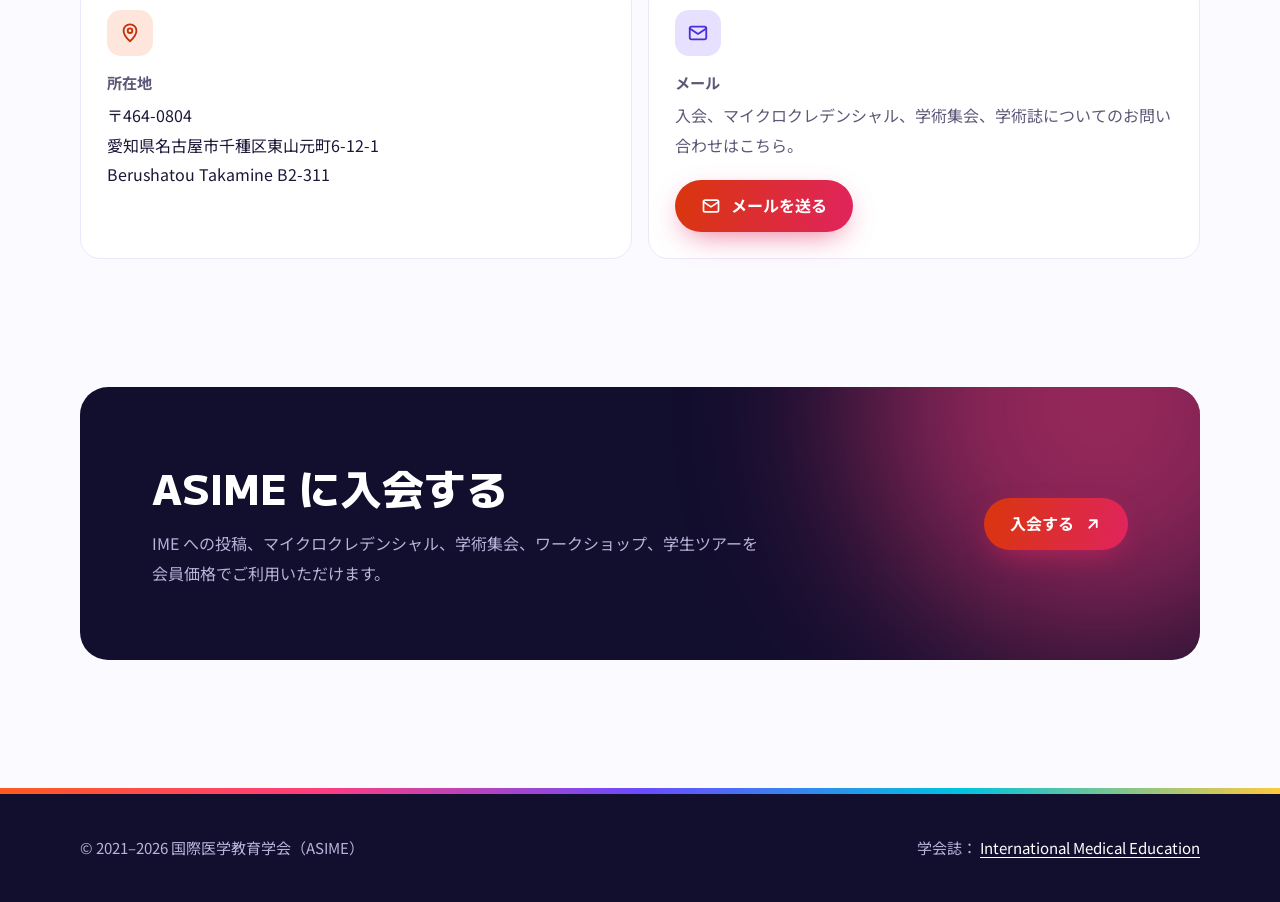
==== commit 9cbf6cf5: "tabs" ====
--- a/ja/index.html
+++ b/ja/index.html
@@ -32,7 +32,22 @@
         <a class="sec" href="#services">サービス</a>
         <a class="sec" href="#materials">教材</a>
         <a class="sec" href="#journal">学術誌</a>
+        <a class="sec" href="#board">役員</a>
         <a class="lang" href="../" hreflang="en" lang="en">English</a>
+        <details class="more">
+          <summary aria-label="メニュー"><svg viewBox="0 0 24 24" fill="none" stroke="currentColor" stroke-width="2.2" stroke-linecap="round"><path d="M4 7h16M4 12h16M4 17h16"/></svg></summary>
+          <div class="menu-panel">
+            <a href="#about">学会について</a>
+            <a href="#membership">会員特典</a>
+            <a href="#microcredentials">マイクロクレデンシャル</a>
+            <a href="#conferences">学術集会</a>
+            <a href="#services">サービス</a>
+            <a href="#materials">教材</a>
+            <a href="#journal">学術誌</a>
+            <a href="#board">役員</a>
+            <a href="#contact">お問い合わせ</a>
+          </div>
+        </details>
         <a class="join" href="#join">入会</a>
       </nav>
     </div>
@@ -287,7 +302,7 @@
     <span>学会誌： <a href="https://www.mdpi.com/journal/ime" target="_blank" rel="noopener">International Medical Education</a></span>
   </div>
 </footer>
-<script>document.getElementById('yr').textContent=new Date().getFullYear();</script>
+<script>document.getElementById('yr').textContent=new Date().getFullYear();document.querySelectorAll('.more a').forEach(a=>a.addEventListener('click',()=>a.closest('details').removeAttribute('open')));document.addEventListener('click',e=>{const m=document.querySelector('.more[open]');if(m&&!m.contains(e.target))m.removeAttribute('open')});</script>
 <!-- Cloudflare Web Analytics --><script type='module' src='https://static.cloudflareinsights.com/beacon.min.js' data-cf-beacon='{"token": "2711b03047334b0db391e8ab12afb39d"}'></script><!-- End Cloudflare Web Analytics -->
 </body>
 </html>
--- a/styles.css
+++ b/styles.css
@@ -65,17 +65,26 @@
 
 /* Header */
 .site-head{position:fixed;inset:12px 0 auto;z-index:30;pointer-events:none}
+.site-head .wrap{max-width:1340px}
 .site-head .bar{pointer-events:auto;display:flex;align-items:center;justify-content:space-between;gap:16px;height:68px;padding:0 10px 0 20px;background:rgba(255,255,255,.88);backdrop-filter:blur(14px) saturate(1.5);-webkit-backdrop-filter:blur(14px) saturate(1.5);border:1px solid rgba(255,255,255,.6);border-radius:999px;box-shadow:0 10px 40px -18px rgba(18,14,46,.45)}
 .brand{display:flex;align-items:center;min-width:0;flex:0 1 auto}
 .brand img{height:42px;width:auto;max-width:100%}
 .nav{flex:none;display:flex;align-items:center;gap:4px}
-.nav a{color:var(--text);text-decoration:none;font-size:.95rem;font-weight:500;padding:9px 14px;border-radius:999px}
+.nav a{color:var(--text);text-decoration:none;font-size:.95rem;font-weight:500;padding:9px 12px;border-radius:999px;white-space:nowrap}
 .nav a.sec:hover{background:var(--lilac)}
 .nav .lang{border:1.5px solid #DDD7F5}
 .nav .lang:hover{border-color:var(--violet)}
 .nav .join{background:var(--grad-btn);color:#fff;font-weight:700;padding:11px 20px;margin-left:4px}
-@media (max-width:1100px){.nav a.sec{display:none}}
-@media (max-width:560px){.site-head{inset:8px 0 auto}.site-head .bar{height:60px;padding:0 6px 0 14px;gap:8px}.brand img{height:auto;width:100%;max-height:32px}.nav a{padding:8px 11px}.nav .join{padding:9px 14px}}
+.more{display:none;position:relative}
+.more summary{list-style:none;cursor:pointer;width:44px;height:44px;border-radius:999px;display:grid;place-items:center;border:1.5px solid #DDD7F5;color:var(--text)}
+.more summary::-webkit-details-marker{display:none}
+.more summary:hover,.more[open] summary{border-color:var(--violet);background:var(--lilac)}
+.more summary svg{width:22px;height:22px}
+.menu-panel{position:absolute;right:0;top:calc(100% + 14px);min-width:240px;display:grid;gap:2px;padding:8px;background:#fff;border:1px solid #ECE8FB;border-radius:20px;box-shadow:0 24px 50px -20px rgba(18,14,46,.45)}
+.nav .menu-panel a{padding:11px 16px;border-radius:12px;font-size:1rem}
+.nav .menu-panel a:hover{background:var(--lilac)}
+@media (max-width:1279px){.nav a.sec{display:none}.more{display:block}}
+@media (max-width:560px){.site-head{inset:8px 0 auto}.site-head .bar{height:60px;padding:0 6px 0 14px;gap:8px}.brand img{height:auto;width:100%;max-height:32px}.nav a{padding:8px 10px}.nav .join{padding:9px 14px}.more summary{width:40px;height:40px}.menu-panel{right:-6px}}
 
 /* Hero */
 .hero{position:relative;background:var(--ink);color:#fff;overflow:hidden;isolation:isolate}
@@ -248,7 +257,6 @@
 .langs-label svg{width:20px;height:20px;color:var(--cyan)}
 .langs ul{list-style:none;margin:0;padding:0;display:flex;flex-wrap:wrap;gap:8px}
 .langs li{border-radius:999px;padding:5px 14px;font-weight:500;font-size:.94rem;background:rgba(255,255,255,.1);border:1px solid rgba(255,255,255,.22)}
-.langs li:nth-child(1),.langs li:nth-child(2){background:var(--yellow);color:var(--ink);border-color:var(--yellow)}
 .lang-chips li{background:var(--ink);color:#fff}
 .services{display:grid;grid-template-columns:1fr 1fr;gap:20px;align-items:stretch}
 @media (max-width:900px){.services{grid-template-columns:1fr}}
